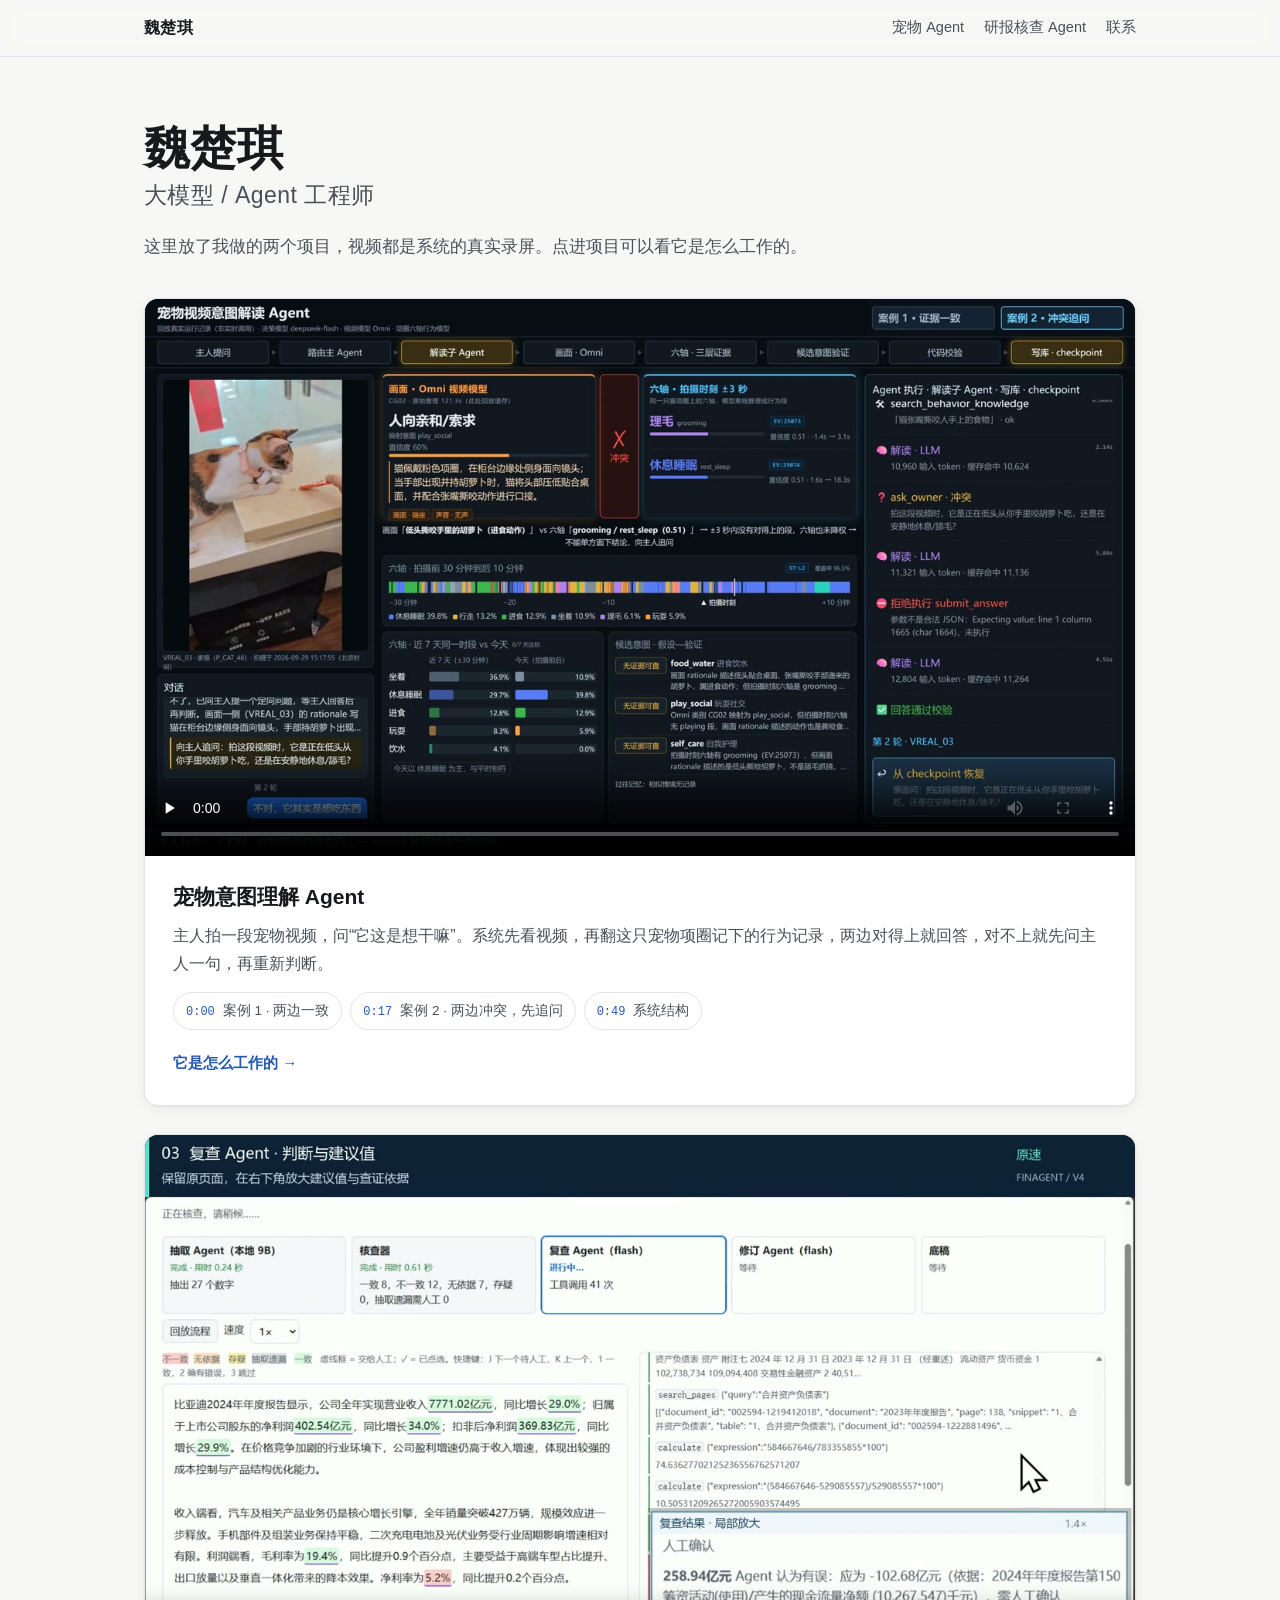
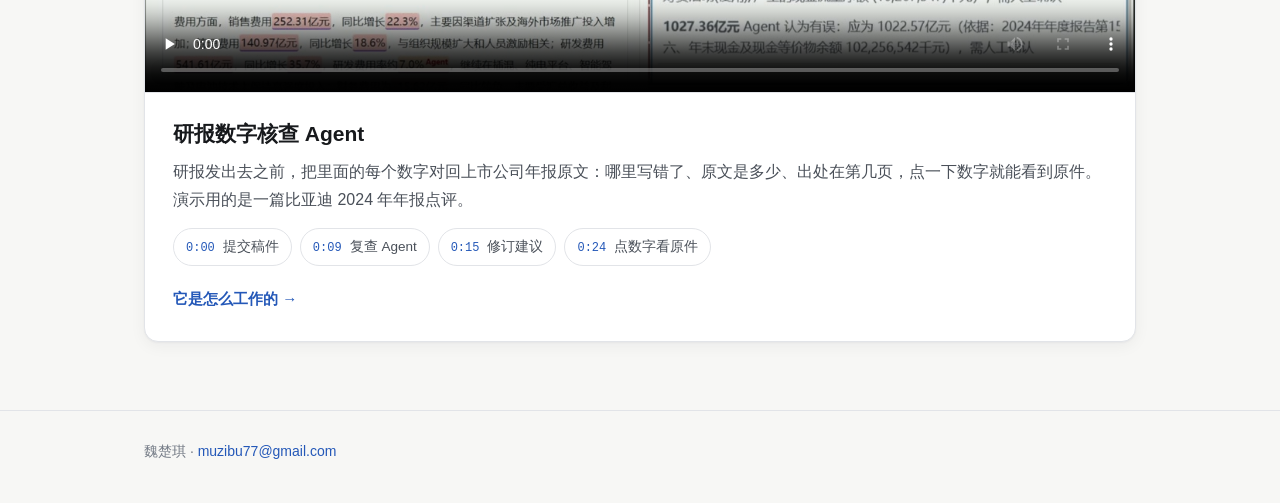
==== index.html @ 005443ee "Rework site into a project showcase Replace the resume-style copy and full technical write-ups with " ====
<!doctype html>
<html lang="zh-CN">
<head>
  <meta charset="utf-8">
  <meta name="viewport" content="width=device-width, initial-scale=1">
  <title>魏楚琪 · 项目演示</title>
  <meta name="description" content="魏楚琪的两个 AI 项目演示：宠物意图理解 Agent、研报数字核查 Agent。">
  <link rel="stylesheet" href="assets/style.css">
</head>
<body>
  <header class="site-header">
    <div class="wrap">
      <a class="brand" href="./">魏楚琪</a>
      <nav class="nav">
        <a href="pet.html">宠物 Agent</a>
        <a href="finagent.html">研报核查 Agent</a>
        <a href="mailto:muzibu77@gmail.com">联系</a>
      </nav>
    </div>
  </header>

  <main class="wrap">
    <section class="hero slim">
      <h1>魏楚琪<span class="role">大模型 / Agent 工程师</span></h1>
      <p class="lead">这里放了我做的两个项目，视频都是系统的真实录屏。点进项目可以看它是怎么工作的。</p>
    </section>

    <section class="section" style="padding-top: 8px">
      <article class="project">
        <div class="project-media">
          <video id="v-pet" controls preload="none" playsinline poster="assets/img/pet-poster.jpg">
            <source src="assets/video/pet-demo.mp4" type="video/mp4">
          </video>
        </div>
        <div class="project-body">
          <h3>宠物意图理解 Agent</h3>
          <p class="summary">主人拍一段宠物视频，问“它这是想干嘛”。系统先看视频，再翻这只宠物项圈记下的行为记录，两边对得上就回答，对不上就先问主人一句，再重新判断。</p>
          <ul class="chapters" data-chapters="v-pet">
            <li><button data-t="0"><time>0:00</time>案例 1 · 两边一致</button></li>
            <li><button data-t="17"><time>0:17</time>案例 2 · 两边冲突，先追问</button></li>
            <li><button data-t="49"><time>0:49</time>系统结构</button></li>
          </ul>
          <a class="more" href="pet.html">它是怎么工作的 →</a>
        </div>
      </article>

      <article class="project">
        <div class="project-media">
          <video id="v-fin" controls preload="none" playsinline poster="assets/img/finagent-poster.jpg">
            <source src="assets/video/finagent-demo.mp4" type="video/mp4">
          </video>
        </div>
        <div class="project-body">
          <h3>研报数字核查 Agent</h3>
          <p class="summary">研报发出去之前，把里面的每个数字对回上市公司年报原文：哪里写错了、原文是多少、出处在第几页，点一下数字就能看到原件。演示用的是一篇比亚迪 2024 年年报点评。</p>
          <ul class="chapters" data-chapters="v-fin">
            <li><button data-t="0"><time>0:00</time>提交稿件</button></li>
            <li><button data-t="9"><time>0:09</time>复查 Agent</button></li>
            <li><button data-t="15"><time>0:15</time>修订建议</button></li>
            <li><button data-t="24"><time>0:24</time>点数字看原件</button></li>
          </ul>
          <a class="more" href="finagent.html">它是怎么工作的 →</a>
        </div>
      </article>
    </section>
  </main>

  <footer class="site-footer">
    <div class="wrap">
      <span>魏楚琪 · <a href="mailto:muzibu77@gmail.com">muzibu77@gmail.com</a></span>
    </div>
  </footer>
  <script src="assets/site.js"></script>
</body>
</html>
---- assets/style.css ----
:root {
  --bg: #f7f7f5;
  --surface: #ffffff;
  --surface-2: #f0f1f3;
  --text: #17191c;
  --text-2: #4a5059;
  --muted: #737a85;
  --line: #e2e4e8;
  --accent: #2458b8;
  --accent-soft: #e8eefa;
  --good: #1f7a4d;
  --warn: #9a5b00;
  --code-bg: #eef0f3;
  --shadow: 0 1px 2px rgba(16, 24, 40, .04), 0 4px 16px rgba(16, 24, 40, .05);
  --radius: 10px;
  --font: "PingFang SC", "Microsoft YaHei", "Noto Sans SC", "Helvetica Neue", Arial, sans-serif;
  --mono: "JetBrains Mono", "Cascadia Mono", Consolas, "SFMono-Regular", monospace;
  color-scheme: light;
}
@media (prefers-color-scheme: dark) {
  :root:not([data-theme="light"]) {
    --bg: #111317;
    --surface: #181b20;
    --surface-2: #20242b;
    --text: #e8eaed;
    --text-2: #b4bac3;
    --muted: #8a919c;
    --line: #2b3038;
    --accent: #7ea6f2;
    --accent-soft: #1d2a42;
    --good: #5fc28f;
    --warn: #e0a64a;
    --code-bg: #232831;
    --shadow: none;
    color-scheme: dark;
  }
}
:root[data-theme="dark"] {
  --bg: #111317;
  --surface: #181b20;
  --surface-2: #20242b;
  --text: #e8eaed;
  --text-2: #b4bac3;
  --muted: #8a919c;
  --line: #2b3038;
  --accent: #7ea6f2;
  --accent-soft: #1d2a42;
  --good: #5fc28f;
  --warn: #e0a64a;
  --code-bg: #232831;
  --shadow: none;
  color-scheme: dark;
}

* { box-sizing: border-box; }
html { scroll-behavior: smooth; -webkit-text-size-adjust: 100%; }
body {
  margin: 0;
  background: var(--bg);
  color: var(--text);
  font: 16px/1.75 var(--font);
  font-feature-settings: "tnum" 1;
}
a { color: var(--accent); text-decoration: none; }
a:hover { text-decoration: underline; text-underline-offset: 3px; }
img, video { max-width: 100%; display: block; }
code { font-family: var(--mono); font-size: .86em; background: var(--code-bg); padding: .1em .38em; border-radius: 4px; }
strong { font-weight: 650; }

.wrap { max-width: 1040px; margin: 0 auto; padding: 0 24px; }

/* header */
.site-header { position: sticky; top: 0; z-index: 10; background: color-mix(in srgb, var(--bg) 88%, transparent); backdrop-filter: blur(10px); border-bottom: 1px solid var(--line); }
.site-header .wrap { display: flex; align-items: center; justify-content: space-between; height: 56px; gap: 16px; }
.brand { color: var(--text); font-weight: 650; letter-spacing: .02em; }
.brand:hover { text-decoration: none; }
.nav { display: flex; gap: 20px; font-size: 14.5px; }
.nav a { color: var(--text-2); }
.nav a:hover { color: var(--text); text-decoration: none; }

/* hero */
.hero { padding: 72px 0 40px; }
.eyebrow { color: var(--accent); font-size: 14px; font-weight: 600; letter-spacing: .08em; margin: 0 0 10px; }
.hero h1 { margin: 0; font-size: clamp(32px, 5vw, 46px); line-height: 1.2; letter-spacing: .01em; }
.hero h1 .role { display: block; margin-top: 6px; font-size: .5em; font-weight: 500; color: var(--text-2); }
.hero .lead { max-width: 720px; margin: 22px 0 0; color: var(--text-2); font-size: 17.5px; }
.hero-actions { display: flex; flex-wrap: wrap; gap: 12px; margin-top: 28px; }
.btn { display: inline-flex; align-items: center; gap: 8px; height: 40px; padding: 0 16px; border-radius: 8px; border: 1px solid var(--line); background: var(--surface); color: var(--text); font-size: 14.5px; font-weight: 550; }
.btn:hover { text-decoration: none; border-color: var(--accent); }
.btn.primary { background: var(--accent); border-color: var(--accent); color: #fff; }
:root[data-theme="dark"] .btn.primary { color: #0f1420; }
@media (prefers-color-scheme: dark) { :root:not([data-theme="light"]) .btn.primary { color: #0f1420; } }
.facts { display: flex; flex-wrap: wrap; gap: 8px 20px; margin: 26px 0 0; padding: 0; list-style: none; color: var(--muted); font-size: 14px; }

/* sections */
.section { padding: 40px 0; }
.section-head { display: flex; align-items: baseline; justify-content: space-between; gap: 16px; margin-bottom: 20px; }
.section-head h2 { margin: 0; font-size: 22px; }
.section-head p { margin: 0; color: var(--muted); font-size: 14px; }

/* project card */
.project { background: var(--surface); border: 1px solid var(--line); border-radius: 14px; box-shadow: var(--shadow); overflow: hidden; margin-bottom: 28px; }
.project-media { background: #0d0f12; border-bottom: 1px solid var(--line); }
.project-media video { width: 100%; aspect-ratio: 16 / 9; object-fit: contain; background: #0d0f12; }
.project-body { padding: 26px 28px 28px; }
.project-meta { margin: 0 0 6px; color: var(--muted); font-size: 13.5px; }
.project-body h3 { margin: 0; font-size: 21px; line-height: 1.4; }
.project-body .summary { margin: 10px 0 0; color: var(--text-2); }
.stats { display: grid; grid-template-columns: repeat(4, minmax(0, 1fr)); gap: 12px; margin: 22px 0 0; }
.stat { background: var(--surface-2); border-radius: var(--radius); padding: 14px 14px 12px; }
.stat b { display: block; font-size: 22px; line-height: 1.2; font-weight: 700; color: var(--text); }
.stat span { display: block; margin-top: 4px; color: var(--muted); font-size: 12.5px; line-height: 1.5; }
.chips { display: flex; flex-wrap: wrap; gap: 6px; margin: 18px 0 0; padding: 0; list-style: none; }
.chips li { font-size: 12.5px; color: var(--text-2); border: 1px solid var(--line); border-radius: 999px; padding: 2px 10px; }
.more { display: inline-flex; margin-top: 20px; font-weight: 600; font-size: 15px; }

/* principles */
.principles { display: grid; grid-template-columns: repeat(3, minmax(0, 1fr)); gap: 16px; }
.principle { background: var(--surface); border: 1px solid var(--line); border-radius: var(--radius); padding: 20px; }
.principle h3 { margin: 0 0 6px; font-size: 16px; }
.principle p { margin: 0; color: var(--text-2); font-size: 14.5px; }

/* detail page */
.page-head { padding: 48px 0 28px; }
.back { font-size: 14px; color: var(--muted); }
.page-head h1 { margin: 14px 0 0; font-size: clamp(28px, 4.2vw, 38px); line-height: 1.3; }
.page-head .subtitle { margin: 10px 0 0; color: var(--text-2); font-size: 17px; }
.page-head .meta { margin: 12px 0 0; color: var(--muted); font-size: 14px; }
.hero-video { border-radius: 14px; overflow: hidden; border: 1px solid var(--line); background: #0d0f12; }
.hero-video video { width: 100%; aspect-ratio: 16 / 9; object-fit: contain; }
.caption { margin: 10px 0 0; color: var(--muted); font-size: 13.5px; }

.layout { display: grid; grid-template-columns: 200px minmax(0, 1fr); gap: 48px; padding: 40px 0 64px; }
.toc { position: sticky; top: 80px; align-self: start; font-size: 14px; }
.toc p { margin: 0 0 8px; color: var(--muted); font-size: 12.5px; letter-spacing: .08em; }
.toc ol { margin: 0; padding: 0; list-style: none; border-left: 1px solid var(--line); }
.toc a { display: block; padding: 4px 0 4px 14px; margin-left: -1px; border-left: 2px solid transparent; color: var(--text-2); line-height: 1.5; }
.toc a:hover { color: var(--text); text-decoration: none; border-left-color: var(--line); }
.toc a.active { color: var(--accent); border-left-color: var(--accent); }

article.doc { min-width: 0; }
.doc section { scroll-margin-top: 80px; padding-bottom: 12px; }
.doc section + section { border-top: 1px solid var(--line); padding-top: 28px; margin-top: 28px; }
.doc h2 { margin: 0 0 12px; font-size: 23px; line-height: 1.4; }
.doc h2 .num { color: var(--accent); font-size: .8em; margin-right: 10px; font-family: var(--mono); }
.doc h3 { margin: 26px 0 8px; font-size: 17px; }
.doc p { margin: 10px 0; color: var(--text-2); }
.doc ul { margin: 10px 0; padding-left: 1.2em; color: var(--text-2); }
.doc li { margin: 6px 0; }
.doc li::marker { color: var(--muted); }
.doc strong { color: var(--text); }

.callout { margin: 18px 0; padding: 14px 18px; border-radius: var(--radius); background: var(--accent-soft); color: var(--text); font-size: 15px; }
.callout b { color: var(--accent); }
.callout.warn { background: color-mix(in srgb, var(--warn) 12%, var(--surface)); }
.callout.warn b { color: var(--warn); }

.decision { display: grid; grid-template-columns: 76px minmax(0, 1fr); margin: 16px 0; border: 1px solid var(--line); border-radius: var(--radius); background: var(--surface); overflow: hidden; font-size: 15px; }
.decision dt { padding: 10px 14px; color: var(--muted); font-size: 13px; background: var(--surface-2); border-top: 1px solid var(--line); }
.decision dd { margin: 0; padding: 10px 16px; color: var(--text-2); border-top: 1px solid var(--line); }
.decision dt:first-of-type, .decision dt:first-of-type + dd { border-top: 0; }

.table-wrap { margin: 16px 0; overflow-x: auto; border: 1px solid var(--line); border-radius: var(--radius); background: var(--surface); }
table { width: 100%; border-collapse: collapse; font-size: 14.5px; }
th, td { padding: 10px 14px; text-align: left; border-bottom: 1px solid var(--line); vertical-align: top; }
th { color: var(--muted); font-weight: 550; font-size: 13px; background: var(--surface-2); white-space: nowrap; }
tr:last-child td { border-bottom: 0; }
td.num, th.num { text-align: right; white-space: nowrap; font-variant-numeric: tabular-nums; }
td .up { color: var(--good); font-weight: 600; }
.table-note { margin: -6px 0 16px; color: var(--muted); font-size: 13px; }

/* flow diagram */
.flow { display: flex; flex-wrap: wrap; align-items: stretch; gap: 0; margin: 18px 0; }
.flow .node { flex: 1 1 140px; min-width: 130px; padding: 12px 14px; border: 1px solid var(--line); border-radius: var(--radius); background: var(--surface); }
.flow .node b { display: block; font-size: 14.5px; color: var(--text); }
.flow .node span { display: block; margin-top: 2px; font-size: 12.5px; color: var(--muted); line-height: 1.5; }
.flow .node.key { border-color: var(--accent); background: var(--accent-soft); }
.flow .arrow { flex: 0 0 26px; display: flex; align-items: center; justify-content: center; color: var(--muted); font-size: 16px; }
.lanes { display: grid; gap: 10px; margin: 18px 0; }
.lane-label { font-size: 12.5px; color: var(--muted); margin: 6px 0 -4px; }
.lanes .flow { margin: 0; }

.kpis { display: grid; grid-template-columns: repeat(4, minmax(0, 1fr)); gap: 12px; margin: 18px 0; }

.site-footer { border-top: 1px solid var(--line); padding: 28px 0 40px; color: var(--muted); font-size: 14px; }
.site-footer .wrap { display: flex; flex-wrap: wrap; justify-content: space-between; gap: 12px; }

@media (max-width: 860px) {
  .layout { grid-template-columns: minmax(0, 1fr); gap: 0; padding-top: 24px; }
  .toc { display: none; }
  .principles { grid-template-columns: minmax(0, 1fr); }
}
@media (max-width: 640px) {
  .wrap { padding: 0 16px; }
  .hero { padding: 48px 0 24px; }
  .nav { gap: 14px; }
  .project-body { padding: 20px 18px 22px; }
  .stats, .kpis { grid-template-columns: repeat(2, minmax(0, 1fr)); }
  .flow { flex-direction: column; }
  .flow .node { flex: 0 0 auto; min-width: 0; }
  .nav .nav-extra { display: none; }
  .flow .arrow { flex-basis: 22px; transform: rotate(90deg); }
  .decision { grid-template-columns: minmax(0, 1fr); }
  .decision dt { border-top: 1px solid var(--line); padding: 8px 14px 4px; }
  .decision dd { border-top: 0; padding-top: 2px; }
  .decision dt:first-of-type { border-top: 0; }
}

/* ---- v2：展示型页面 ---- */
.hero.slim { padding: 64px 0 28px; }
.hero.slim .lead { font-size: 17px; }
.chapters { display: flex; flex-wrap: wrap; gap: 8px; margin: 14px 0 0; padding: 0; list-style: none; }
.chapters button { display: inline-flex; align-items: baseline; gap: 8px; padding: 6px 12px; border: 1px solid var(--line); border-radius: 999px; background: var(--surface); color: var(--text-2); font: inherit; font-size: 13.5px; cursor: pointer; }
.chapters button:hover { border-color: var(--accent); color: var(--text); }
.chapters button.active { border-color: var(--accent); background: var(--accent-soft); color: var(--text); }
.chapters time { font-family: var(--mono); font-size: 12px; color: var(--accent); }
.story { max-width: 760px; }
.story h2 { margin: 0 0 12px; font-size: 22px; }
.story p { margin: 10px 0; color: var(--text-2); font-size: 16.5px; }
.block { padding: 44px 0 8px; }
.features { display: grid; gap: 28px; margin-top: 8px; }
.feature { display: grid; grid-template-columns: minmax(0, 1.15fr) minmax(0, 1fr); gap: 28px; align-items: center; }
.feature:nth-child(even) .feature-img { order: 2; }
.feature-img { border: 1px solid var(--line); border-radius: 12px; overflow: hidden; background: #0d0f12; }
.feature-img img { width: 100%; height: auto; }
.feature h3 { margin: 0 0 8px; font-size: 19px; line-height: 1.45; }
.feature p { margin: 8px 0; color: var(--text-2); font-size: 15.5px; }
.feature .figure { display: inline-block; margin-top: 6px; font-size: 14px; color: var(--muted); }
.feature .figure b { color: var(--accent); font-size: 18px; margin-right: 6px; }
.closing { margin: 56px 0 24px; padding: 22px 24px; border-radius: 12px; background: var(--surface); border: 1px solid var(--line); color: var(--text-2); }
.closing a { font-weight: 600; }
@media (max-width: 760px) {
  .feature { grid-template-columns: minmax(0, 1fr); gap: 14px; }
  .feature:nth-child(even) .feature-img { order: 0; }
}
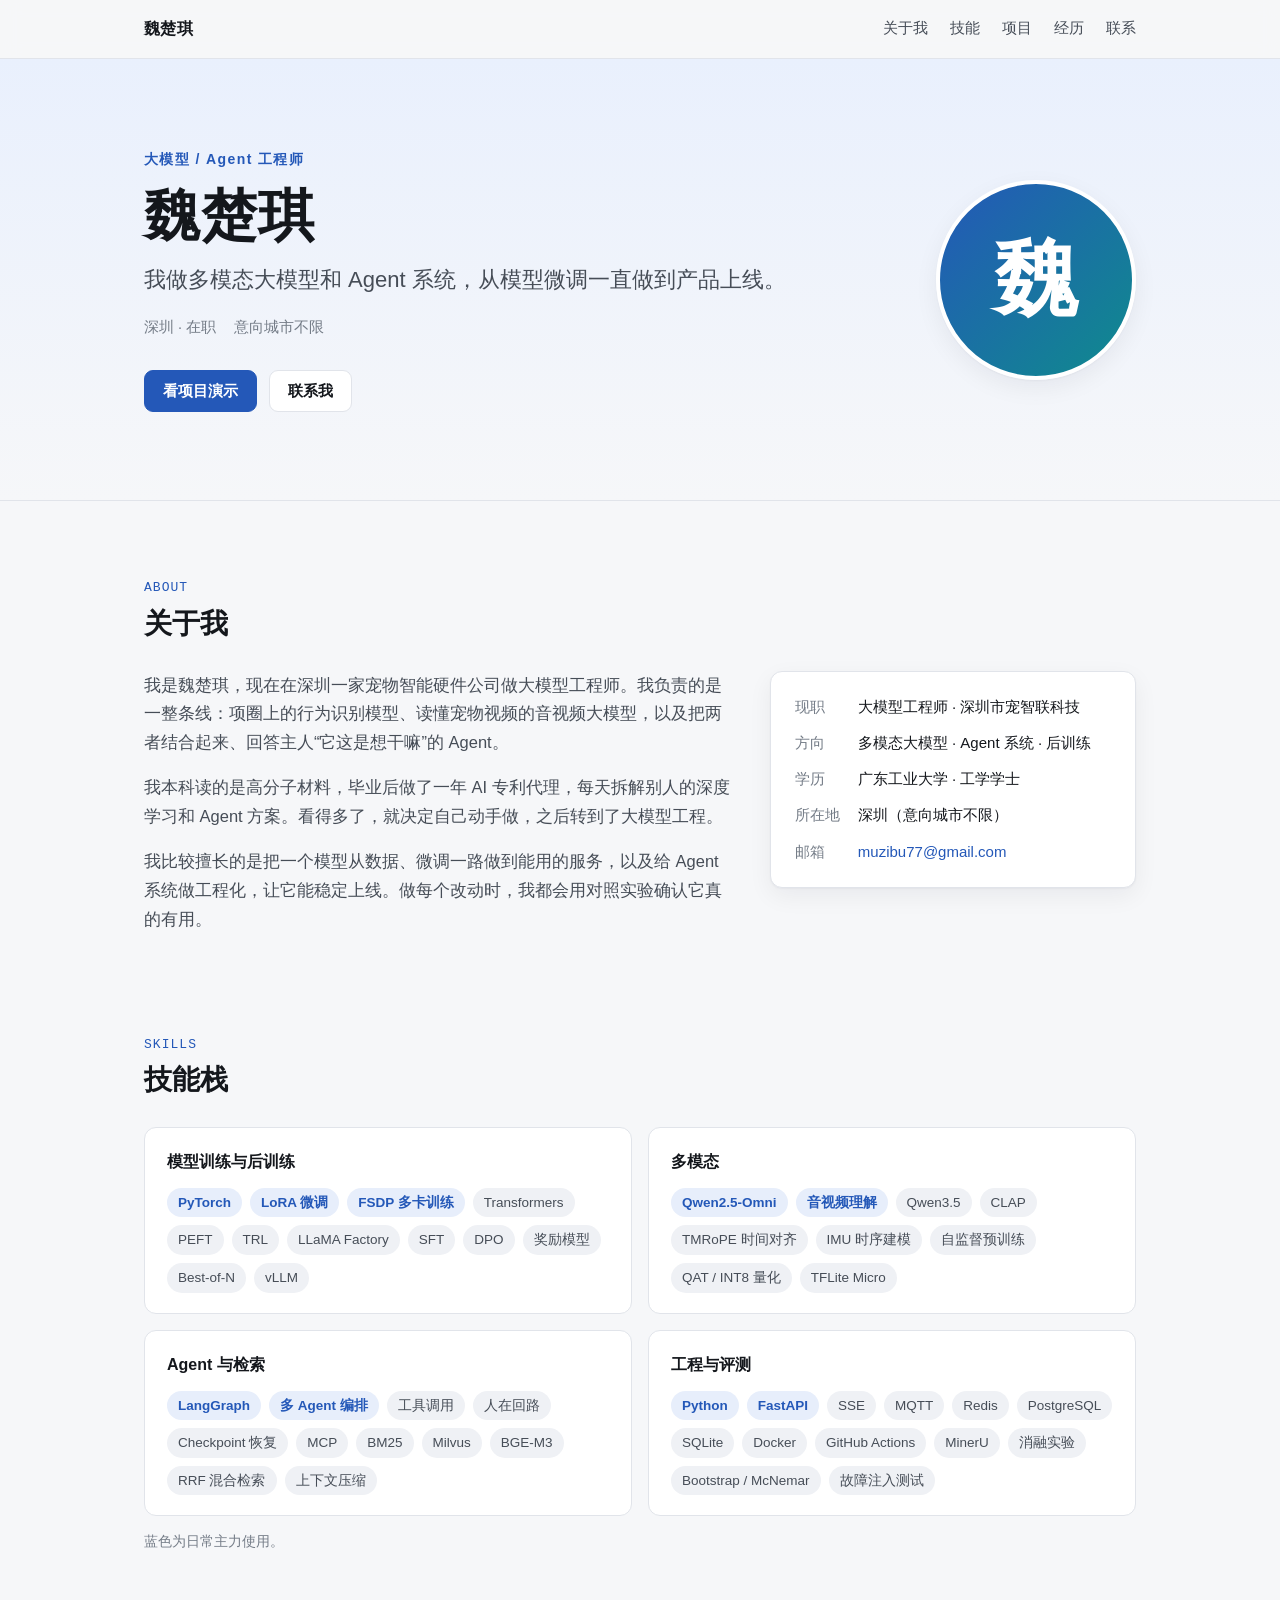
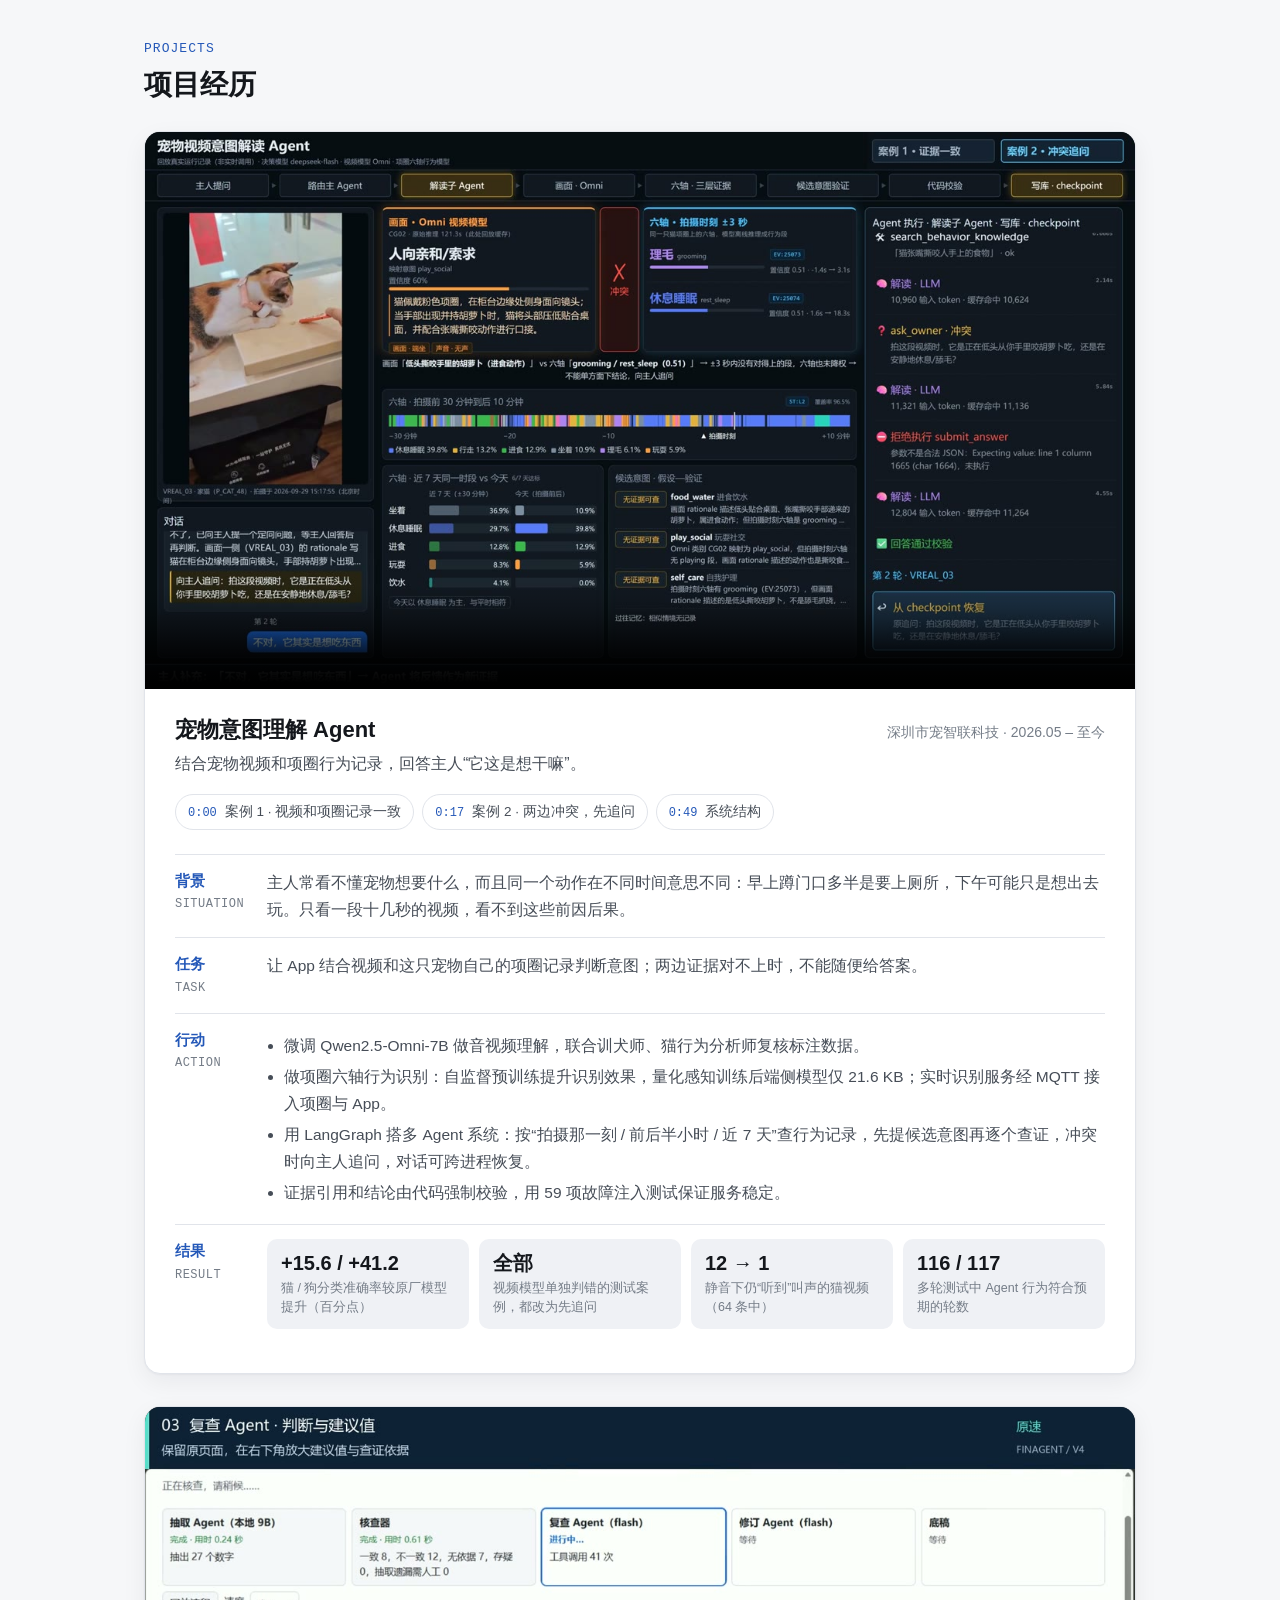
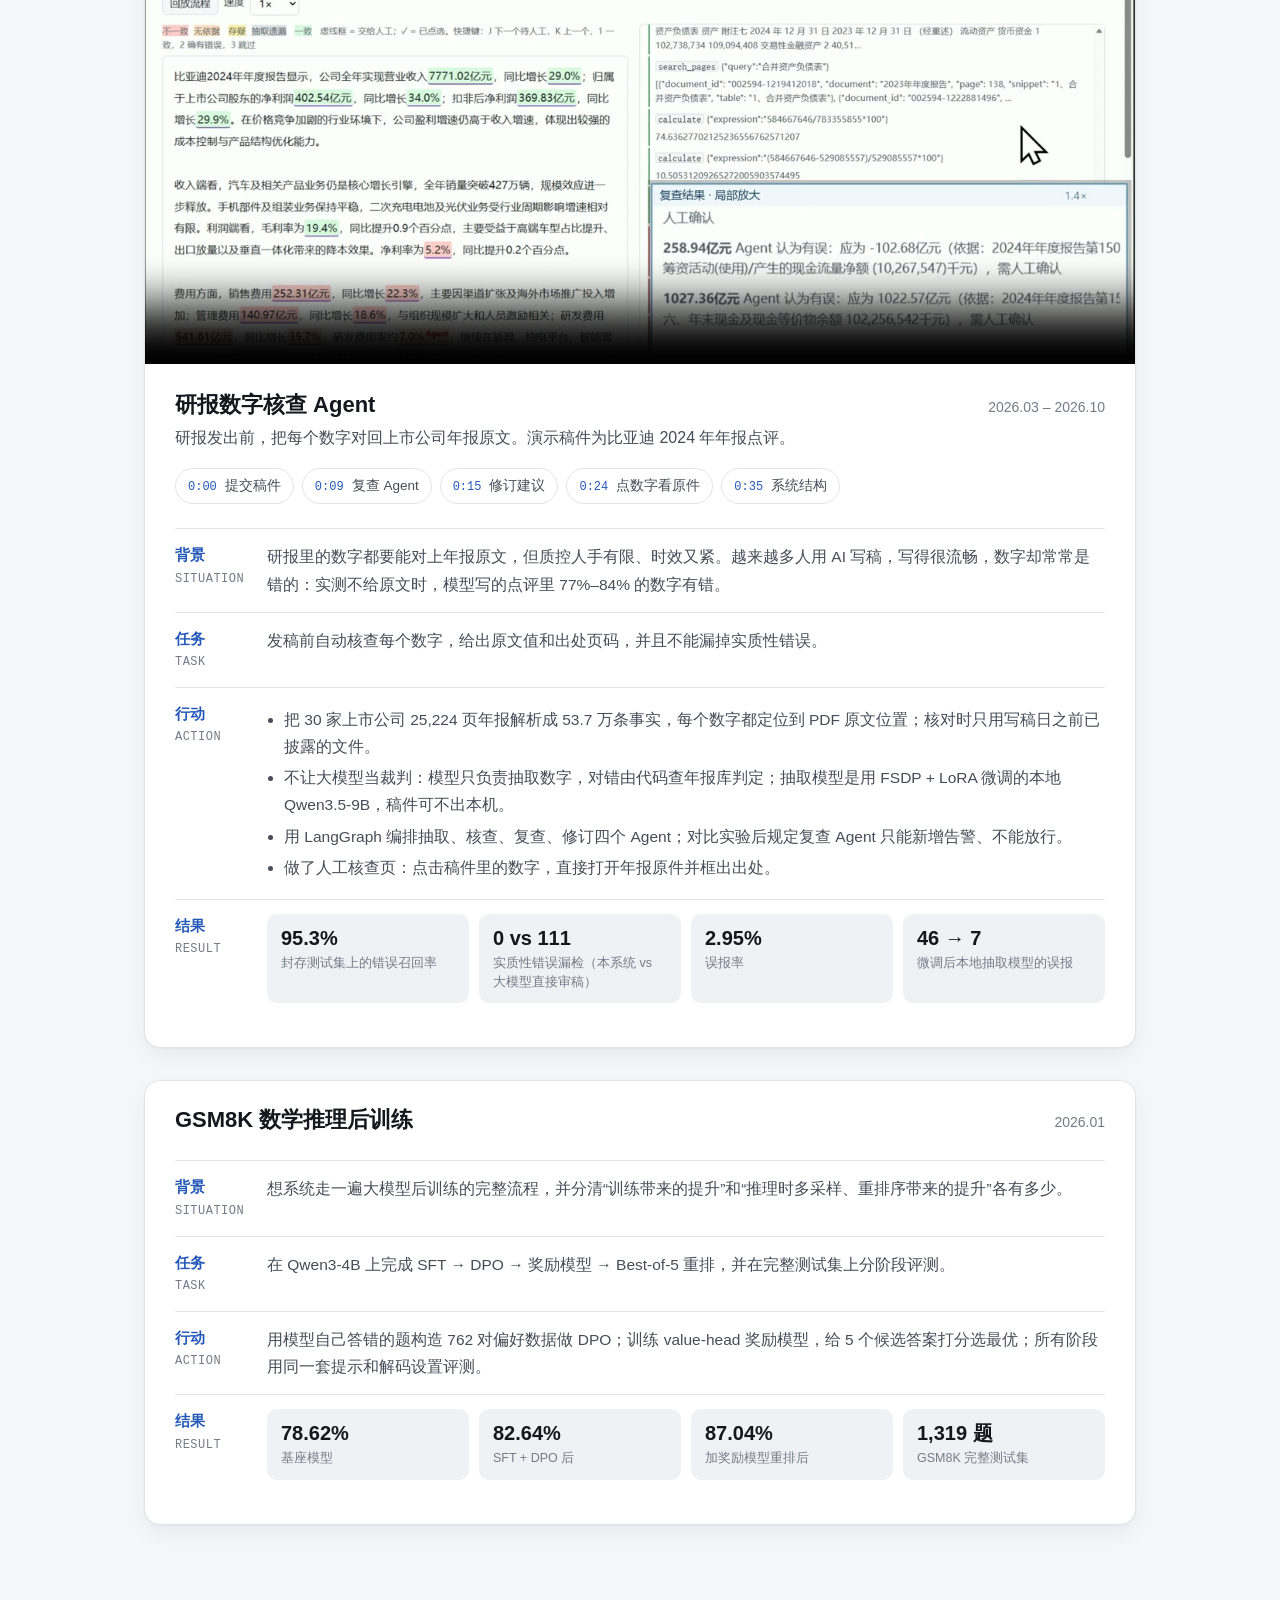
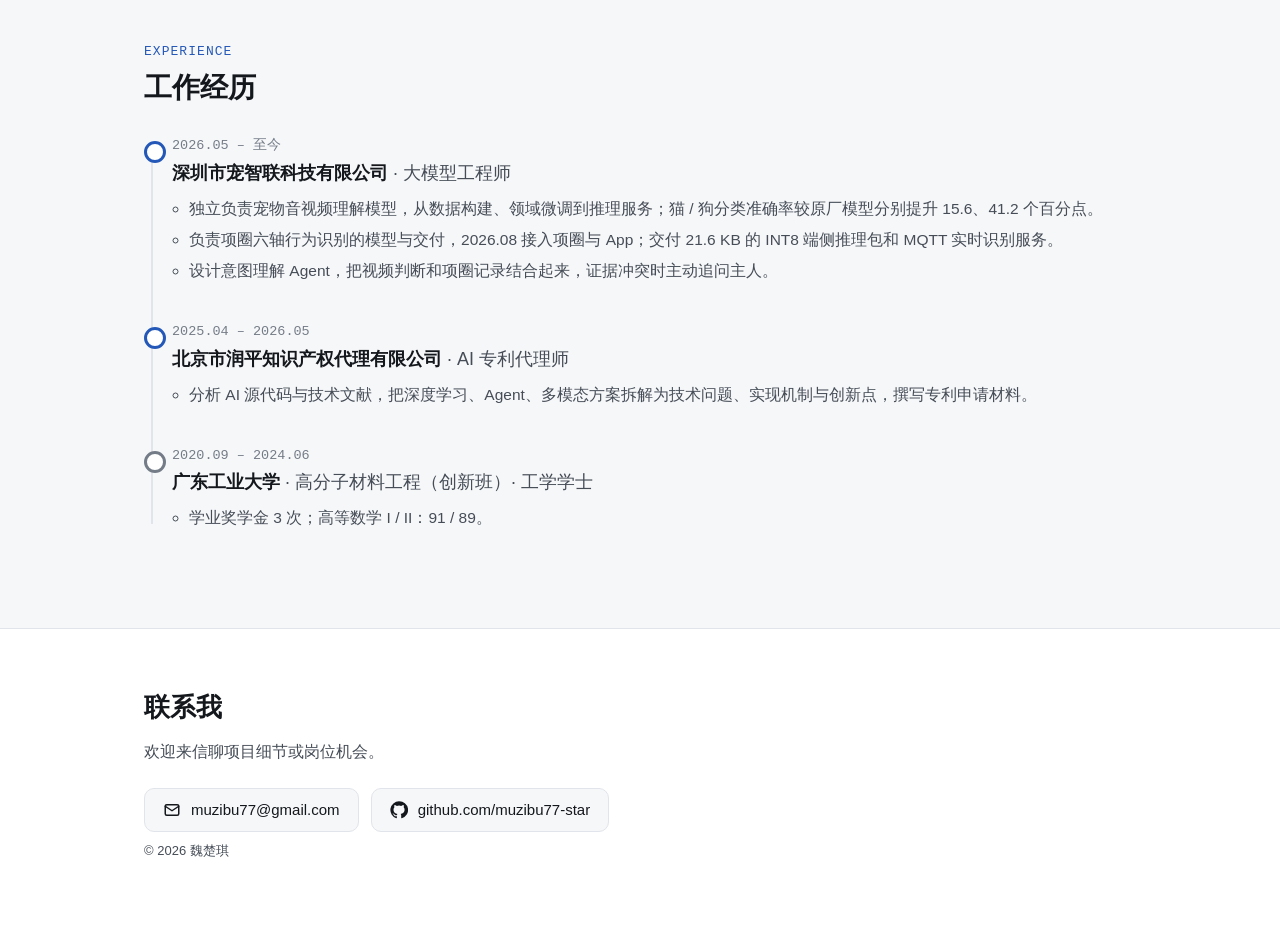
==== commit 9b1c03a1: "Rebuild site as a one-page personal homepage Sections: hero with avatar, about, skills, projects in " ====
--- a/index.html
+++ b/index.html
@@ -3,73 +3,297 @@
 <head>
   <meta charset="utf-8">
   <meta name="viewport" content="width=device-width, initial-scale=1">
-  <title>魏楚琪 · 项目演示</title>
-  <meta name="description" content="魏楚琪的两个 AI 项目演示：宠物意图理解 Agent、研报数字核查 Agent。">
+  <title>魏楚琪 · 大模型 / Agent 工程师</title>
+  <meta name="description" content="魏楚琪的个人主页：多模态大模型与 Agent 系统工程师，项目演示、技能与工作经历。">
   <link rel="stylesheet" href="assets/style.css">
 </head>
 <body>
   <header class="site-header">
     <div class="wrap">
-      <a class="brand" href="./">魏楚琪</a>
+      <a class="brand" href="#top">魏楚琪</a>
       <nav class="nav">
-        <a href="pet.html">宠物 Agent</a>
-        <a href="finagent.html">研报核查 Agent</a>
-        <a href="mailto:muzibu77@gmail.com">联系</a>
+        <a class="hide-sm" href="#about">关于我</a>
+        <a class="hide-sm" href="#skills">技能</a>
+        <a href="#projects">项目</a>
+        <a href="#experience">经历</a>
+        <a href="#contact">联系</a>
       </nav>
     </div>
   </header>
 
+  <!-- ① 首屏 -->
+  <section class="hero" id="top">
+    <div class="wrap">
+      <div>
+        <p class="hero-kicker">大模型 / Agent 工程师</p>
+        <h1>魏楚琪</h1>
+        <p class="tagline">我做多模态大模型和 Agent 系统，从模型微调一直做到产品上线。</p>
+        <ul class="facts">
+          <li>深圳 · 在职</li>
+          <li>意向城市不限</li>
+        </ul>
+        <div class="hero-actions">
+          <a class="btn primary" href="#projects">看项目演示</a>
+          <a class="btn" href="#contact">联系我</a>
+        </div>
+      </div>
+      <!-- 头像：把照片存为 assets/img/avatar.jpg 即自动显示；没有照片时显示“魏”字 -->
+      <div class="avatar" aria-label="魏楚琪的头像">
+        <span>魏</span>
+        <img src="assets/img/avatar.jpg" alt="魏楚琪" onerror="this.remove()">
+      </div>
+    </div>
+  </section>
+
   <main class="wrap">
-    <section class="hero slim">
-      <h1>魏楚琪<span class="role">大模型 / Agent 工程师</span></h1>
-      <p class="lead">这里放了我做的两个项目，视频都是系统的真实录屏。点进项目可以看它是怎么工作的。</p>
-    </section>
-
-    <section class="section" style="padding-top: 8px">
+    <!-- ② 关于我 -->
+    <section class="section" id="about">
+      <div class="section-head">
+        <p class="eyebrow">ABOUT</p>
+        <h2>关于我</h2>
+      </div>
+      <div class="about">
+        <div class="about-text">
+          <p>我是魏楚琪，现在在深圳一家宠物智能硬件公司做大模型工程师。我负责的是一整条线：项圈上的行为识别模型、读懂宠物视频的音视频大模型，以及把两者结合起来、回答主人“它这是想干嘛”的 Agent。</p>
+          <p>我本科读的是高分子材料，毕业后做了一年 AI 专利代理，每天拆解别人的深度学习和 Agent 方案。看得多了，就决定自己动手做，之后转到了大模型工程。</p>
+          <p>我比较擅长的是把一个模型从数据、微调一路做到能用的服务，以及给 Agent 系统做工程化，让它能稳定上线。做每个改动时，我都会用对照实验确认它真的有用。</p>
+        </div>
+        <aside class="about-card">
+          <dl>
+            <dt>现职</dt><dd>大模型工程师 · 深圳市宠智联科技</dd>
+            <dt>方向</dt><dd>多模态大模型 · Agent 系统 · 后训练</dd>
+            <dt>学历</dt><dd>广东工业大学 · 工学学士</dd>
+            <dt>所在地</dt><dd>深圳（意向城市不限）</dd>
+            <dt>邮箱</dt><dd><a href="mailto:muzibu77@gmail.com">muzibu77@gmail.com</a></dd>
+          </dl>
+        </aside>
+      </div>
+    </section>
+
+    <!-- ③ 技能栈 -->
+    <section class="section" id="skills">
+      <div class="section-head">
+        <p class="eyebrow">SKILLS</p>
+        <h2>技能栈</h2>
+      </div>
+      <div class="skills">
+        <div class="skill-group">
+          <h3>模型训练与后训练</h3>
+          <ul class="tags">
+            <li class="core">PyTorch</li><li class="core">LoRA 微调</li><li class="core">FSDP 多卡训练</li><li>Transformers</li><li>PEFT</li><li>TRL</li><li>LLaMA Factory</li><li>SFT</li><li>DPO</li><li>奖励模型</li><li>Best-of-N</li><li>vLLM</li>
+          </ul>
+        </div>
+        <div class="skill-group">
+          <h3>多模态</h3>
+          <ul class="tags">
+            <li class="core">Qwen2.5-Omni</li><li class="core">音视频理解</li><li>Qwen3.5</li><li>CLAP</li><li>TMRoPE 时间对齐</li><li>IMU 时序建模</li><li>自监督预训练</li><li>QAT / INT8 量化</li><li>TFLite Micro</li>
+          </ul>
+        </div>
+        <div class="skill-group">
+          <h3>Agent 与检索</h3>
+          <ul class="tags">
+            <li class="core">LangGraph</li><li class="core">多 Agent 编排</li><li>工具调用</li><li>人在回路</li><li>Checkpoint 恢复</li><li>MCP</li><li>BM25</li><li>Milvus</li><li>BGE-M3</li><li>RRF 混合检索</li><li>上下文压缩</li>
+          </ul>
+        </div>
+        <div class="skill-group">
+          <h3>工程与评测</h3>
+          <ul class="tags">
+            <li class="core">Python</li><li class="core">FastAPI</li><li>SSE</li><li>MQTT</li><li>Redis</li><li>PostgreSQL</li><li>SQLite</li><li>Docker</li><li>GitHub Actions</li><li>MinerU</li><li>消融实验</li><li>Bootstrap / McNemar</li><li>故障注入测试</li>
+          </ul>
+        </div>
+      </div>
+      <p class="skills-note">蓝色为日常主力使用。</p>
+    </section>
+
+    <!-- ④ 项目经历 -->
+    <section class="section" id="projects">
+      <div class="section-head">
+        <p class="eyebrow">PROJECTS</p>
+        <h2>项目经历</h2>
+      </div>
+
       <article class="project">
-        <div class="project-media">
-          <video id="v-pet" controls preload="none" playsinline poster="assets/img/pet-poster.jpg">
+        <div class="project-video">
+          <video id="v-pet" controls preload="metadata" playsinline poster="assets/img/pet-poster.jpg">
             <source src="assets/video/pet-demo.mp4" type="video/mp4">
           </video>
         </div>
         <div class="project-body">
-          <h3>宠物意图理解 Agent</h3>
-          <p class="summary">主人拍一段宠物视频，问“它这是想干嘛”。系统先看视频，再翻这只宠物项圈记下的行为记录，两边对得上就回答，对不上就先问主人一句，再重新判断。</p>
+          <div class="project-head">
+            <h3>宠物意图理解 Agent</h3>
+            <span class="when">深圳市宠智联科技 · 2026.05 – 至今</span>
+          </div>
+          <p class="project-sub">结合宠物视频和项圈行为记录，回答主人“它这是想干嘛”。</p>
           <ul class="chapters" data-chapters="v-pet">
-            <li><button data-t="0"><time>0:00</time>案例 1 · 两边一致</button></li>
+            <li><button data-t="0"><time>0:00</time>案例 1 · 视频和项圈记录一致</button></li>
             <li><button data-t="17"><time>0:17</time>案例 2 · 两边冲突，先追问</button></li>
             <li><button data-t="49"><time>0:49</time>系统结构</button></li>
           </ul>
-          <a class="more" href="pet.html">它是怎么工作的 →</a>
+          <dl class="star">
+            <dt>背景<small>SITUATION</small></dt>
+            <dd>主人常看不懂宠物想要什么，而且同一个动作在不同时间意思不同：早上蹲门口多半是要上厕所，下午可能只是想出去玩。只看一段十几秒的视频，看不到这些前因后果。</dd>
+            <dt>任务<small>TASK</small></dt>
+            <dd>让 App 结合视频和这只宠物自己的项圈记录判断意图；两边证据对不上时，不能随便给答案。</dd>
+            <dt>行动<small>ACTION</small></dt>
+            <dd>
+              <ul>
+                <li>微调 Qwen2.5-Omni-7B 做音视频理解，联合训犬师、猫行为分析师复核标注数据。</li>
+                <li>做项圈六轴行为识别：自监督预训练提升识别效果，量化感知训练后端侧模型仅 21.6 KB；实时识别服务经 MQTT 接入项圈与 App。</li>
+                <li>用 LangGraph 搭多 Agent 系统：按“拍摄那一刻 / 前后半小时 / 近 7 天”查行为记录，先提候选意图再逐个查证，冲突时向主人追问，对话可跨进程恢复。</li>
+                <li>证据引用和结论由代码强制校验，用 59 项故障注入测试保证服务稳定。</li>
+              </ul>
+            </dd>
+            <dt>结果<small>RESULT</small></dt>
+            <dd>
+              <div class="results">
+                <div class="result"><b>+15.6 / +41.2</b><span>猫 / 狗分类准确率较原厂模型提升（百分点）</span></div>
+                <div class="result"><b>全部</b><span>视频模型单独判错的测试案例，都改为先追问</span></div>
+                <div class="result"><b>12 → 1</b><span>静音下仍“听到”叫声的猫视频（64 条中）</span></div>
+                <div class="result"><b>116 / 117</b><span>多轮测试中 Agent 行为符合预期的轮数</span></div>
+              </div>
+            </dd>
+          </dl>
         </div>
       </article>
 
       <article class="project">
-        <div class="project-media">
-          <video id="v-fin" controls preload="none" playsinline poster="assets/img/finagent-poster.jpg">
+        <div class="project-video">
+          <video id="v-fin" controls preload="metadata" playsinline poster="assets/img/finagent-poster.jpg">
             <source src="assets/video/finagent-demo.mp4" type="video/mp4">
           </video>
         </div>
         <div class="project-body">
-          <h3>研报数字核查 Agent</h3>
-          <p class="summary">研报发出去之前，把里面的每个数字对回上市公司年报原文：哪里写错了、原文是多少、出处在第几页，点一下数字就能看到原件。演示用的是一篇比亚迪 2024 年年报点评。</p>
+          <div class="project-head">
+            <h3>研报数字核查 Agent</h3>
+            <span class="when">2026.03 – 2026.10</span>
+          </div>
+          <p class="project-sub">研报发出前，把每个数字对回上市公司年报原文。演示稿件为比亚迪 2024 年年报点评。</p>
           <ul class="chapters" data-chapters="v-fin">
             <li><button data-t="0"><time>0:00</time>提交稿件</button></li>
             <li><button data-t="9"><time>0:09</time>复查 Agent</button></li>
             <li><button data-t="15"><time>0:15</time>修订建议</button></li>
             <li><button data-t="24"><time>0:24</time>点数字看原件</button></li>
-          </ul>
-          <a class="more" href="finagent.html">它是怎么工作的 →</a>
+            <li><button data-t="35"><time>0:35</time>系统结构</button></li>
+          </ul>
+          <dl class="star">
+            <dt>背景<small>SITUATION</small></dt>
+            <dd>研报里的数字都要能对上年报原文，但质控人手有限、时效又紧。越来越多人用 AI 写稿，写得很流畅，数字却常常是错的：实测不给原文时，模型写的点评里 77%–84% 的数字有错。</dd>
+            <dt>任务<small>TASK</small></dt>
+            <dd>发稿前自动核查每个数字，给出原文值和出处页码，并且不能漏掉实质性错误。</dd>
+            <dt>行动<small>ACTION</small></dt>
+            <dd>
+              <ul>
+                <li>把 30 家上市公司 25,224 页年报解析成 53.7 万条事实，每个数字都定位到 PDF 原文位置；核对时只用写稿日之前已披露的文件。</li>
+                <li>不让大模型当裁判：模型只负责抽取数字，对错由代码查年报库判定；抽取模型是用 FSDP + LoRA 微调的本地 Qwen3.5-9B，稿件可不出本机。</li>
+                <li>用 LangGraph 编排抽取、核查、复查、修订四个 Agent；对比实验后规定复查 Agent 只能新增告警、不能放行。</li>
+                <li>做了人工核查页：点击稿件里的数字，直接打开年报原件并框出出处。</li>
+              </ul>
+            </dd>
+            <dt>结果<small>RESULT</small></dt>
+            <dd>
+              <div class="results">
+                <div class="result"><b>95.3%</b><span>封存测试集上的错误召回率</span></div>
+                <div class="result"><b>0 vs 111</b><span>实质性错误漏检（本系统 vs 大模型直接审稿）</span></div>
+                <div class="result"><b>2.95%</b><span>误报率</span></div>
+                <div class="result"><b>46 → 7</b><span>微调后本地抽取模型的误报</span></div>
+              </div>
+            </dd>
+          </dl>
         </div>
       </article>
+
+      <article class="project compact">
+        <div class="project-body">
+          <div class="project-head">
+            <h3>GSM8K 数学推理后训练</h3>
+            <span class="when">2026.01</span>
+          </div>
+          <dl class="star">
+            <dt>背景<small>SITUATION</small></dt>
+            <dd>想系统走一遍大模型后训练的完整流程，并分清“训练带来的提升”和“推理时多采样、重排序带来的提升”各有多少。</dd>
+            <dt>任务<small>TASK</small></dt>
+            <dd>在 Qwen3-4B 上完成 SFT → DPO → 奖励模型 → Best-of-5 重排，并在完整测试集上分阶段评测。</dd>
+            <dt>行动<small>ACTION</small></dt>
+            <dd>用模型自己答错的题构造 762 对偏好数据做 DPO；训练 value-head 奖励模型，给 5 个候选答案打分选最优；所有阶段用同一套提示和解码设置评测。</dd>
+            <dt>结果<small>RESULT</small></dt>
+            <dd>
+              <div class="results">
+                <div class="result"><b>78.62%</b><span>基座模型</span></div>
+                <div class="result"><b>82.64%</b><span>SFT + DPO 后</span></div>
+                <div class="result"><b>87.04%</b><span>加奖励模型重排后</span></div>
+                <div class="result"><b>1,319 题</b><span>GSM8K 完整测试集</span></div>
+              </div>
+            </dd>
+          </dl>
+        </div>
+      </article>
+    </section>
+
+    <!-- ⑤ 工作经历 -->
+    <section class="section" id="experience">
+      <div class="section-head">
+        <p class="eyebrow">EXPERIENCE</p>
+        <h2>工作经历</h2>
+      </div>
+      <ol class="timeline">
+        <li>
+          <div class="tl-when">2026.05 – 至今</div>
+          <h3 class="tl-title">深圳市宠智联科技有限公司 <span>· 大模型工程师</span></h3>
+          <ul>
+            <li>独立负责宠物音视频理解模型，从数据构建、领域微调到推理服务；猫 / 狗分类准确率较原厂模型分别提升 15.6、41.2 个百分点。</li>
+            <li>负责项圈六轴行为识别的模型与交付，2026.08 接入项圈与 App；交付 21.6 KB 的 INT8 端侧推理包和 MQTT 实时识别服务。</li>
+            <li>设计意图理解 Agent，把视频判断和项圈记录结合起来，证据冲突时主动追问主人。</li>
+          </ul>
+        </li>
+        <li>
+          <div class="tl-when">2025.04 – 2026.05</div>
+          <h3 class="tl-title">北京市润平知识产权代理有限公司 <span>· AI 专利代理师</span></h3>
+          <ul>
+            <li>分析 AI 源代码与技术文献，把深度学习、Agent、多模态方案拆解为技术问题、实现机制与创新点，撰写专利申请材料。</li>
+          </ul>
+        </li>
+        <li class="edu">
+          <div class="tl-when">2020.09 – 2024.06</div>
+          <h3 class="tl-title">广东工业大学 <span>· 高分子材料工程（创新班）· 工学学士</span></h3>
+          <ul>
+            <li>学业奖学金 3 次；高等数学 I / II：91 / 89。</li>
+          </ul>
+        </li>
+      </ol>
     </section>
   </main>
 
-  <footer class="site-footer">
+  <!-- ⑥ 联系方式 -->
+  <footer class="contact" id="contact">
     <div class="wrap">
-      <span>魏楚琪 · <a href="mailto:muzibu77@gmail.com">muzibu77@gmail.com</a></span>
+      <h2>联系我</h2>
+      <p>欢迎来信聊项目细节或岗位机会。</p>
+      <ul class="contact-links">
+        <li>
+          <a href="mailto:muzibu77@gmail.com">
+            <svg viewBox="0 0 24 24" fill="none" stroke="currentColor" stroke-width="2" stroke-linecap="round" stroke-linejoin="round" aria-hidden="true"><rect x="3" y="5" width="18" height="14" rx="2"/><path d="m3 7 9 6 9-6"/></svg>
+            muzibu77@gmail.com
+          </a>
+        </li>
+        <li>
+          <a href="https://github.com/muzibu77-star" target="_blank" rel="noopener">
+            <svg viewBox="0 0 24 24" fill="currentColor" aria-hidden="true"><path d="M12 .5a11.5 11.5 0 0 0-3.64 22.41c.58.1.79-.25.79-.56v-2c-3.2.7-3.88-1.37-3.88-1.37-.53-1.33-1.28-1.69-1.28-1.69-1.05-.71.08-.7.08-.7 1.16.08 1.77 1.19 1.77 1.19 1.03 1.77 2.71 1.26 3.37.96.1-.75.4-1.26.73-1.55-2.55-.29-5.24-1.28-5.24-5.69 0-1.26.45-2.29 1.19-3.09-.12-.29-.52-1.46.11-3.05 0 0 .97-.31 3.17 1.18a11 11 0 0 1 5.77 0c2.2-1.49 3.17-1.18 3.17-1.18.63 1.59.23 2.76.11 3.05.74.8 1.19 1.83 1.19 3.09 0 4.42-2.69 5.39-5.25 5.68.41.36.78 1.06.78 2.14v3.17c0 .31.21.67.8.56A11.5 11.5 0 0 0 12 .5Z"/></svg>
+            github.com/muzibu77-star
+          </a>
+        </li>
+        <!-- LinkedIn：有主页后取消注释并替换链接
+        <li>
+          <a href="https://www.linkedin.com/in/你的ID" target="_blank" rel="noopener">
+            <svg viewBox="0 0 24 24" fill="currentColor" aria-hidden="true"><path d="M20.45 20.45h-3.56v-5.57c0-1.33-.03-3.04-1.85-3.04-1.85 0-2.14 1.45-2.14 2.94v5.67H9.34V9h3.42v1.56h.05c.48-.9 1.64-1.85 3.37-1.85 3.6 0 4.27 2.37 4.27 5.46v6.28ZM5.34 7.43a2.06 2.06 0 1 1 0-4.13 2.06 2.06 0 0 1 0 4.13ZM7.12 20.45H3.56V9h3.56v11.45ZM22.22 0H1.77C.79 0 0 .77 0 1.73v20.54C0 23.23.79 24 1.77 24h20.45c.98 0 1.78-.77 1.78-1.73V1.73C24 .77 23.2 0 22.22 0Z"/></svg>
+            LinkedIn
+          </a>
+        </li>
+        -->
+      </ul>
+      <p class="copyright">© 2026 魏楚琪</p>
     </div>
   </footer>
+
   <script src="assets/site.js"></script>
 </body>
 </html>
--- a/assets/style.css
+++ b/assets/style.css
@@ -1,235 +1,181 @@
 :root {
-  --bg: #f7f7f5;
+  --bg: #f6f7f9;
   --surface: #ffffff;
-  --surface-2: #f0f1f3;
-  --text: #17191c;
-  --text-2: #4a5059;
-  --muted: #737a85;
-  --line: #e2e4e8;
+  --surface-2: #eff1f5;
+  --text: #14171c;
+  --text-2: #464d57;
+  --muted: #747c87;
+  --line: #e1e4ea;
   --accent: #2458b8;
-  --accent-soft: #e8eefa;
-  --good: #1f7a4d;
-  --warn: #9a5b00;
-  --code-bg: #eef0f3;
-  --shadow: 0 1px 2px rgba(16, 24, 40, .04), 0 4px 16px rgba(16, 24, 40, .05);
-  --radius: 10px;
+  --accent-2: #0f8b8d;
+  --accent-soft: #e7eefb;
+  --hero-from: #e9f0fd;
+  --hero-to: #f6f7f9;
+  --shadow: 0 1px 2px rgba(16, 24, 40, .04), 0 8px 24px rgba(16, 24, 40, .06);
+  --radius: 12px;
   --font: "PingFang SC", "Microsoft YaHei", "Noto Sans SC", "Helvetica Neue", Arial, sans-serif;
   --mono: "JetBrains Mono", "Cascadia Mono", Consolas, "SFMono-Regular", monospace;
   color-scheme: light;
 }
 @media (prefers-color-scheme: dark) {
   :root:not([data-theme="light"]) {
-    --bg: #111317;
-    --surface: #181b20;
-    --surface-2: #20242b;
-    --text: #e8eaed;
-    --text-2: #b4bac3;
-    --muted: #8a919c;
-    --line: #2b3038;
+    --bg: #0f1216;
+    --surface: #171b21;
+    --surface-2: #1f242c;
+    --text: #e8eaee;
+    --text-2: #b5bcc6;
+    --muted: #8a929d;
+    --line: #2a3039;
     --accent: #7ea6f2;
-    --accent-soft: #1d2a42;
-    --good: #5fc28f;
-    --warn: #e0a64a;
-    --code-bg: #232831;
+    --accent-2: #4fc7c4;
+    --accent-soft: #1b2840;
+    --hero-from: #142037;
+    --hero-to: #0f1216;
     --shadow: none;
     color-scheme: dark;
   }
 }
 :root[data-theme="dark"] {
-  --bg: #111317;
-  --surface: #181b20;
-  --surface-2: #20242b;
-  --text: #e8eaed;
-  --text-2: #b4bac3;
-  --muted: #8a919c;
-  --line: #2b3038;
+  --bg: #0f1216;
+  --surface: #171b21;
+  --surface-2: #1f242c;
+  --text: #e8eaee;
+  --text-2: #b5bcc6;
+  --muted: #8a929d;
+  --line: #2a3039;
   --accent: #7ea6f2;
-  --accent-soft: #1d2a42;
-  --good: #5fc28f;
-  --warn: #e0a64a;
-  --code-bg: #232831;
+  --accent-2: #4fc7c4;
+  --accent-soft: #1b2840;
+  --hero-from: #142037;
+  --hero-to: #0f1216;
   --shadow: none;
   color-scheme: dark;
 }
 
 * { box-sizing: border-box; }
 html { scroll-behavior: smooth; -webkit-text-size-adjust: 100%; }
-body {
-  margin: 0;
-  background: var(--bg);
-  color: var(--text);
-  font: 16px/1.75 var(--font);
-  font-feature-settings: "tnum" 1;
-}
+body { margin: 0; background: var(--bg); color: var(--text); font: 16px/1.75 var(--font); }
 a { color: var(--accent); text-decoration: none; }
 a:hover { text-decoration: underline; text-underline-offset: 3px; }
 img, video { max-width: 100%; display: block; }
-code { font-family: var(--mono); font-size: .86em; background: var(--code-bg); padding: .1em .38em; border-radius: 4px; }
-strong { font-weight: 650; }
-
+strong { font-weight: 650; color: var(--text); }
 .wrap { max-width: 1040px; margin: 0 auto; padding: 0 24px; }
 
-/* header */
-.site-header { position: sticky; top: 0; z-index: 10; background: color-mix(in srgb, var(--bg) 88%, transparent); backdrop-filter: blur(10px); border-bottom: 1px solid var(--line); }
-.site-header .wrap { display: flex; align-items: center; justify-content: space-between; height: 56px; gap: 16px; }
-.brand { color: var(--text); font-weight: 650; letter-spacing: .02em; }
+/* 导航 */
+.site-header { position: sticky; top: 0; z-index: 20; background: color-mix(in srgb, var(--bg) 86%, transparent); backdrop-filter: blur(10px); border-bottom: 1px solid var(--line); }
+.site-header .wrap { display: flex; align-items: center; justify-content: space-between; height: 58px; gap: 16px; }
+.brand { color: var(--text); font-weight: 700; letter-spacing: .02em; }
 .brand:hover { text-decoration: none; }
-.nav { display: flex; gap: 20px; font-size: 14.5px; }
+.nav { display: flex; gap: 22px; font-size: 14.5px; }
 .nav a { color: var(--text-2); }
 .nav a:hover { color: var(--text); text-decoration: none; }
 
-/* hero */
-.hero { padding: 72px 0 40px; }
-.eyebrow { color: var(--accent); font-size: 14px; font-weight: 600; letter-spacing: .08em; margin: 0 0 10px; }
-.hero h1 { margin: 0; font-size: clamp(32px, 5vw, 46px); line-height: 1.2; letter-spacing: .01em; }
-.hero h1 .role { display: block; margin-top: 6px; font-size: .5em; font-weight: 500; color: var(--text-2); }
-.hero .lead { max-width: 720px; margin: 22px 0 0; color: var(--text-2); font-size: 17.5px; }
-.hero-actions { display: flex; flex-wrap: wrap; gap: 12px; margin-top: 28px; }
-.btn { display: inline-flex; align-items: center; gap: 8px; height: 40px; padding: 0 16px; border-radius: 8px; border: 1px solid var(--line); background: var(--surface); color: var(--text); font-size: 14.5px; font-weight: 550; }
+/* ① 首屏 */
+.hero { background: linear-gradient(180deg, var(--hero-from), var(--hero-to)); border-bottom: 1px solid var(--line); }
+.hero .wrap { display: grid; grid-template-columns: minmax(0, 1fr) auto; align-items: center; gap: 48px; padding-top: 88px; padding-bottom: 88px; }
+.hero-kicker { margin: 0 0 12px; color: var(--accent); font-size: 14px; font-weight: 600; letter-spacing: .1em; }
+.hero h1 { margin: 0; font-size: clamp(36px, 6vw, 56px); line-height: 1.15; letter-spacing: .02em; }
+.hero .tagline { margin: 14px 0 0; font-size: clamp(18px, 2.4vw, 22px); color: var(--text-2); line-height: 1.6; }
+.hero .facts { display: flex; flex-wrap: wrap; gap: 6px 18px; margin: 18px 0 0; padding: 0; list-style: none; color: var(--muted); font-size: 14.5px; }
+.hero-actions { display: flex; flex-wrap: wrap; gap: 12px; margin-top: 30px; }
+.btn { display: inline-flex; align-items: center; height: 42px; padding: 0 18px; border-radius: 9px; border: 1px solid var(--line); background: var(--surface); color: var(--text); font-size: 15px; font-weight: 600; }
 .btn:hover { text-decoration: none; border-color: var(--accent); }
 .btn.primary { background: var(--accent); border-color: var(--accent); color: #fff; }
-:root[data-theme="dark"] .btn.primary { color: #0f1420; }
-@media (prefers-color-scheme: dark) { :root:not([data-theme="light"]) .btn.primary { color: #0f1420; } }
-.facts { display: flex; flex-wrap: wrap; gap: 8px 20px; margin: 26px 0 0; padding: 0; list-style: none; color: var(--muted); font-size: 14px; }
+:root[data-theme="dark"] .btn.primary { color: #0e1420; }
+@media (prefers-color-scheme: dark) { :root:not([data-theme="light"]) .btn.primary { color: #0e1420; } }
+.avatar { position: relative; width: 200px; height: 200px; border-radius: 50%; overflow: hidden; display: grid; place-items: center; background: linear-gradient(135deg, var(--accent), var(--accent-2)); box-shadow: var(--shadow); border: 4px solid var(--surface); }
+.avatar span { color: #fff; font-size: 84px; font-weight: 700; letter-spacing: 0; }
+.avatar img { position: absolute; inset: 0; width: 100%; height: 100%; object-fit: cover; }
 
-/* sections */
-.section { padding: 40px 0; }
-.section-head { display: flex; align-items: baseline; justify-content: space-between; gap: 16px; margin-bottom: 20px; }
-.section-head h2 { margin: 0; font-size: 22px; }
-.section-head p { margin: 0; color: var(--muted); font-size: 14px; }
+/* 通用小节 */
+.section { padding: 76px 0 8px; scroll-margin-top: 58px; }
+.section-head { margin-bottom: 28px; }
+.section-head .eyebrow { margin: 0 0 6px; color: var(--accent); font-family: var(--mono); font-size: 13px; letter-spacing: .08em; }
+.section-head h2 { margin: 0; font-size: 28px; line-height: 1.3; }
 
-/* project card */
-.project { background: var(--surface); border: 1px solid var(--line); border-radius: 14px; box-shadow: var(--shadow); overflow: hidden; margin-bottom: 28px; }
-.project-media { background: #0d0f12; border-bottom: 1px solid var(--line); }
-.project-media video { width: 100%; aspect-ratio: 16 / 9; object-fit: contain; background: #0d0f12; }
-.project-body { padding: 26px 28px 28px; }
-.project-meta { margin: 0 0 6px; color: var(--muted); font-size: 13.5px; }
-.project-body h3 { margin: 0; font-size: 21px; line-height: 1.4; }
-.project-body .summary { margin: 10px 0 0; color: var(--text-2); }
-.stats { display: grid; grid-template-columns: repeat(4, minmax(0, 1fr)); gap: 12px; margin: 22px 0 0; }
-.stat { background: var(--surface-2); border-radius: var(--radius); padding: 14px 14px 12px; }
-.stat b { display: block; font-size: 22px; line-height: 1.2; font-weight: 700; color: var(--text); }
-.stat span { display: block; margin-top: 4px; color: var(--muted); font-size: 12.5px; line-height: 1.5; }
-.chips { display: flex; flex-wrap: wrap; gap: 6px; margin: 18px 0 0; padding: 0; list-style: none; }
-.chips li { font-size: 12.5px; color: var(--text-2); border: 1px solid var(--line); border-radius: 999px; padding: 2px 10px; }
-.more { display: inline-flex; margin-top: 20px; font-weight: 600; font-size: 15px; }
+/* ② 关于我 */
+.about { display: grid; grid-template-columns: minmax(0, 1.6fr) minmax(0, 1fr); gap: 40px; align-items: start; }
+.about-text p { margin: 0 0 16px; color: var(--text-2); font-size: 16.5px; }
+.about-card { background: var(--surface); border: 1px solid var(--line); border-radius: var(--radius); padding: 22px 24px; box-shadow: var(--shadow); }
+.about-card dl { margin: 0; display: grid; grid-template-columns: auto minmax(0, 1fr); gap: 10px 18px; font-size: 15px; }
+.about-card dt { color: var(--muted); }
+.about-card dd { margin: 0; color: var(--text); }
 
-/* principles */
-.principles { display: grid; grid-template-columns: repeat(3, minmax(0, 1fr)); gap: 16px; }
-.principle { background: var(--surface); border: 1px solid var(--line); border-radius: var(--radius); padding: 20px; }
-.principle h3 { margin: 0 0 6px; font-size: 16px; }
-.principle p { margin: 0; color: var(--text-2); font-size: 14.5px; }
+/* ③ 技能栈 */
+.skills { display: grid; grid-template-columns: repeat(2, minmax(0, 1fr)); gap: 16px; }
+.skill-group { background: var(--surface); border: 1px solid var(--line); border-radius: var(--radius); padding: 20px 22px; }
+.skill-group h3 { margin: 0 0 12px; font-size: 16px; }
+.tags { display: flex; flex-wrap: wrap; gap: 8px; margin: 0; padding: 0; list-style: none; }
+.tags li { padding: 3px 11px; border-radius: 999px; background: var(--surface-2); color: var(--text-2); font-size: 13.5px; }
+.tags li.core { background: var(--accent-soft); color: var(--accent); font-weight: 600; }
+.skills-note { margin: 14px 0 0; color: var(--muted); font-size: 13.5px; }
 
-/* detail page */
-.page-head { padding: 48px 0 28px; }
-.back { font-size: 14px; color: var(--muted); }
-.page-head h1 { margin: 14px 0 0; font-size: clamp(28px, 4.2vw, 38px); line-height: 1.3; }
-.page-head .subtitle { margin: 10px 0 0; color: var(--text-2); font-size: 17px; }
-.page-head .meta { margin: 12px 0 0; color: var(--muted); font-size: 14px; }
-.hero-video { border-radius: 14px; overflow: hidden; border: 1px solid var(--line); background: #0d0f12; }
-.hero-video video { width: 100%; aspect-ratio: 16 / 9; object-fit: contain; }
-.caption { margin: 10px 0 0; color: var(--muted); font-size: 13.5px; }
+/* ④ 项目经历 */
+.project { background: var(--surface); border: 1px solid var(--line); border-radius: 16px; box-shadow: var(--shadow); overflow: hidden; margin-bottom: 32px; }
+.project-video { background: #0c0e11; }
+.project-video video { width: 100%; aspect-ratio: 16 / 9; object-fit: contain; background: #0c0e11; }
+.project-body { padding: 26px 30px 30px; }
+.project-head { display: flex; flex-wrap: wrap; align-items: baseline; justify-content: space-between; gap: 6px 16px; }
+.project-head h3 { margin: 0; font-size: 22px; line-height: 1.4; }
+.project-head .when { color: var(--muted); font-size: 14px; }
+.project-sub { margin: 4px 0 0; color: var(--text-2); }
+.chapters { display: flex; flex-wrap: wrap; gap: 8px; margin: 16px 0 0; padding: 0; list-style: none; }
+.chapters button { display: inline-flex; align-items: baseline; gap: 8px; padding: 5px 12px; border: 1px solid var(--line); border-radius: 999px; background: var(--surface); color: var(--text-2); font: inherit; font-size: 13.5px; cursor: pointer; }
+.chapters button:hover { border-color: var(--accent); color: var(--text); }
+.chapters button.active { border-color: var(--accent); background: var(--accent-soft); color: var(--text); }
+.chapters time { font-family: var(--mono); font-size: 12px; color: var(--accent); }
+.star { display: grid; grid-template-columns: 92px minmax(0, 1fr); margin: 24px 0 0; border-top: 1px solid var(--line); }
+.star dt, .star dd { padding: 14px 0; border-bottom: 1px solid var(--line); }
+.star dt { color: var(--accent); font-weight: 650; font-size: 14.5px; }
+.star dt small { display: block; color: var(--muted); font-weight: 400; font-size: 12px; font-family: var(--mono); letter-spacing: .04em; }
+.star dd { margin: 0; color: var(--text-2); font-size: 15.5px; }
+.star dd ul { margin: 0; padding-left: 1.1em; }
+.star dd li { margin: 4px 0; }
+.star dd:last-of-type, .star dt:last-of-type { border-bottom: 0; }
+.results { display: grid; grid-template-columns: repeat(4, minmax(0, 1fr)); gap: 10px; }
+.result { background: var(--surface-2); border-radius: 10px; padding: 12px 14px; }
+.result b { display: block; font-size: 20px; line-height: 1.25; color: var(--text); font-variant-numeric: tabular-nums; }
+.result span { display: block; margin-top: 3px; color: var(--muted); font-size: 12.5px; line-height: 1.5; }
+.project.compact .project-body { padding-top: 24px; }
 
-.layout { display: grid; grid-template-columns: 200px minmax(0, 1fr); gap: 48px; padding: 40px 0 64px; }
-.toc { position: sticky; top: 80px; align-self: start; font-size: 14px; }
-.toc p { margin: 0 0 8px; color: var(--muted); font-size: 12.5px; letter-spacing: .08em; }
-.toc ol { margin: 0; padding: 0; list-style: none; border-left: 1px solid var(--line); }
-.toc a { display: block; padding: 4px 0 4px 14px; margin-left: -1px; border-left: 2px solid transparent; color: var(--text-2); line-height: 1.5; }
-.toc a:hover { color: var(--text); text-decoration: none; border-left-color: var(--line); }
-.toc a.active { color: var(--accent); border-left-color: var(--accent); }
+/* ⑤ 工作经历 */
+.timeline { position: relative; margin: 0; padding: 0 0 0 28px; list-style: none; }
+.timeline::before { content: ""; position: absolute; left: 7px; top: 8px; bottom: 8px; width: 2px; background: var(--line); }
+.timeline > li { position: relative; padding: 0 0 32px; }
+.timeline > li:last-child { padding-bottom: 0; }
+.timeline > li::before { content: ""; position: absolute; left: -28px; top: 7px; width: 16px; height: 16px; border-radius: 50%; background: var(--surface); border: 3px solid var(--accent); }
+.timeline > li.edu::before { border-color: var(--muted); }
+.tl-when { color: var(--muted); font-family: var(--mono); font-size: 13.5px; }
+.tl-title { margin: 2px 0 0; font-size: 18px; line-height: 1.5; }
+.tl-title span { color: var(--text-2); font-weight: 500; }
+.timeline ul { margin: 8px 0 0; padding-left: 1.1em; color: var(--text-2); font-size: 15.5px; }
+.timeline ul li { margin: 4px 0; }
 
-article.doc { min-width: 0; }
-.doc section { scroll-margin-top: 80px; padding-bottom: 12px; }
-.doc section + section { border-top: 1px solid var(--line); padding-top: 28px; margin-top: 28px; }
-.doc h2 { margin: 0 0 12px; font-size: 23px; line-height: 1.4; }
-.doc h2 .num { color: var(--accent); font-size: .8em; margin-right: 10px; font-family: var(--mono); }
-.doc h3 { margin: 26px 0 8px; font-size: 17px; }
-.doc p { margin: 10px 0; color: var(--text-2); }
-.doc ul { margin: 10px 0; padding-left: 1.2em; color: var(--text-2); }
-.doc li { margin: 6px 0; }
-.doc li::marker { color: var(--muted); }
-.doc strong { color: var(--text); }
-
-.callout { margin: 18px 0; padding: 14px 18px; border-radius: var(--radius); background: var(--accent-soft); color: var(--text); font-size: 15px; }
-.callout b { color: var(--accent); }
-.callout.warn { background: color-mix(in srgb, var(--warn) 12%, var(--surface)); }
-.callout.warn b { color: var(--warn); }
-
-.decision { display: grid; grid-template-columns: 76px minmax(0, 1fr); margin: 16px 0; border: 1px solid var(--line); border-radius: var(--radius); background: var(--surface); overflow: hidden; font-size: 15px; }
-.decision dt { padding: 10px 14px; color: var(--muted); font-size: 13px; background: var(--surface-2); border-top: 1px solid var(--line); }
-.decision dd { margin: 0; padding: 10px 16px; color: var(--text-2); border-top: 1px solid var(--line); }
-.decision dt:first-of-type, .decision dt:first-of-type + dd { border-top: 0; }
-
-.table-wrap { margin: 16px 0; overflow-x: auto; border: 1px solid var(--line); border-radius: var(--radius); background: var(--surface); }
-table { width: 100%; border-collapse: collapse; font-size: 14.5px; }
-th, td { padding: 10px 14px; text-align: left; border-bottom: 1px solid var(--line); vertical-align: top; }
-th { color: var(--muted); font-weight: 550; font-size: 13px; background: var(--surface-2); white-space: nowrap; }
-tr:last-child td { border-bottom: 0; }
-td.num, th.num { text-align: right; white-space: nowrap; font-variant-numeric: tabular-nums; }
-td .up { color: var(--good); font-weight: 600; }
-.table-note { margin: -6px 0 16px; color: var(--muted); font-size: 13px; }
-
-/* flow diagram */
-.flow { display: flex; flex-wrap: wrap; align-items: stretch; gap: 0; margin: 18px 0; }
-.flow .node { flex: 1 1 140px; min-width: 130px; padding: 12px 14px; border: 1px solid var(--line); border-radius: var(--radius); background: var(--surface); }
-.flow .node b { display: block; font-size: 14.5px; color: var(--text); }
-.flow .node span { display: block; margin-top: 2px; font-size: 12.5px; color: var(--muted); line-height: 1.5; }
-.flow .node.key { border-color: var(--accent); background: var(--accent-soft); }
-.flow .arrow { flex: 0 0 26px; display: flex; align-items: center; justify-content: center; color: var(--muted); font-size: 16px; }
-.lanes { display: grid; gap: 10px; margin: 18px 0; }
-.lane-label { font-size: 12.5px; color: var(--muted); margin: 6px 0 -4px; }
-.lanes .flow { margin: 0; }
-
-.kpis { display: grid; grid-template-columns: repeat(4, minmax(0, 1fr)); gap: 12px; margin: 18px 0; }
-
-.site-footer { border-top: 1px solid var(--line); padding: 28px 0 40px; color: var(--muted); font-size: 14px; }
-.site-footer .wrap { display: flex; flex-wrap: wrap; justify-content: space-between; gap: 12px; }
+/* ⑥ 联系方式 */
+.contact { margin: 84px 0 0; padding: 56px 0 64px; background: var(--surface); border-top: 1px solid var(--line); }
+.contact h2 { margin: 0; font-size: 26px; }
+.contact p { margin: 8px 0 0; color: var(--text-2); }
+.contact-links { display: flex; flex-wrap: wrap; gap: 12px; margin: 22px 0 0; padding: 0; list-style: none; }
+.contact-links a { display: inline-flex; align-items: center; gap: 10px; height: 44px; padding: 0 18px; border: 1px solid var(--line); border-radius: 10px; color: var(--text); background: var(--bg); font-size: 15px; }
+.contact-links a:hover { border-color: var(--accent); text-decoration: none; }
+.contact-links svg { width: 18px; height: 18px; flex: 0 0 auto; }
+.copyright { margin-top: 36px; color: var(--muted); font-size: 13px; }
 
 @media (max-width: 860px) {
-  .layout { grid-template-columns: minmax(0, 1fr); gap: 0; padding-top: 24px; }
-  .toc { display: none; }
-  .principles { grid-template-columns: minmax(0, 1fr); }
+  .about { grid-template-columns: minmax(0, 1fr); gap: 20px; }
+  .skills { grid-template-columns: minmax(0, 1fr); }
+  .results { grid-template-columns: repeat(2, minmax(0, 1fr)); }
 }
 @media (max-width: 640px) {
   .wrap { padding: 0 16px; }
-  .hero { padding: 48px 0 24px; }
-  .nav { gap: 14px; }
+  .nav { gap: 14px; font-size: 14px; }
+  .nav .hide-sm { display: none; }
+  .hero .wrap { grid-template-columns: minmax(0, 1fr); gap: 24px; padding-top: 48px; padding-bottom: 48px; }
+  .avatar { width: 112px; height: 112px; order: -1; }
+  .avatar span { font-size: 46px; }
+  .section { padding-top: 56px; }
   .project-body { padding: 20px 18px 22px; }
-  .stats, .kpis { grid-template-columns: repeat(2, minmax(0, 1fr)); }
-  .flow { flex-direction: column; }
-  .flow .node { flex: 0 0 auto; min-width: 0; }
-  .nav .nav-extra { display: none; }
-  .flow .arrow { flex-basis: 22px; transform: rotate(90deg); }
-  .decision { grid-template-columns: minmax(0, 1fr); }
-  .decision dt { border-top: 1px solid var(--line); padding: 8px 14px 4px; }
-  .decision dd { border-top: 0; padding-top: 2px; }
-  .decision dt:first-of-type { border-top: 0; }
+  .star { grid-template-columns: minmax(0, 1fr); }
+  .star dt { padding-bottom: 2px; border-bottom: 0; }
+  .star dd { padding-top: 4px; }
 }
-
-/* ---- v2：展示型页面 ---- */
-.hero.slim { padding: 64px 0 28px; }
-.hero.slim .lead { font-size: 17px; }
-.chapters { display: flex; flex-wrap: wrap; gap: 8px; margin: 14px 0 0; padding: 0; list-style: none; }
-.chapters button { display: inline-flex; align-items: baseline; gap: 8px; padding: 6px 12px; border: 1px solid var(--line); border-radius: 999px; background: var(--surface); color: var(--text-2); font: inherit; font-size: 13.5px; cursor: pointer; }
-.chapters button:hover { border-color: var(--accent); color: var(--text); }
-.chapters button.active { border-color: var(--accent); background: var(--accent-soft); color: var(--text); }
-.chapters time { font-family: var(--mono); font-size: 12px; color: var(--accent); }
-.story { max-width: 760px; }
-.story h2 { margin: 0 0 12px; font-size: 22px; }
-.story p { margin: 10px 0; color: var(--text-2); font-size: 16.5px; }
-.block { padding: 44px 0 8px; }
-.features { display: grid; gap: 28px; margin-top: 8px; }
-.feature { display: grid; grid-template-columns: minmax(0, 1.15fr) minmax(0, 1fr); gap: 28px; align-items: center; }
-.feature:nth-child(even) .feature-img { order: 2; }
-.feature-img { border: 1px solid var(--line); border-radius: 12px; overflow: hidden; background: #0d0f12; }
-.feature-img img { width: 100%; height: auto; }
-.feature h3 { margin: 0 0 8px; font-size: 19px; line-height: 1.45; }
-.feature p { margin: 8px 0; color: var(--text-2); font-size: 15.5px; }
-.feature .figure { display: inline-block; margin-top: 6px; font-size: 14px; color: var(--muted); }
-.feature .figure b { color: var(--accent); font-size: 18px; margin-right: 6px; }
-.closing { margin: 56px 0 24px; padding: 22px 24px; border-radius: 12px; background: var(--surface); border: 1px solid var(--line); color: var(--text-2); }
-.closing a { font-weight: 600; }
-@media (max-width: 760px) {
-  .feature { grid-template-columns: minmax(0, 1fr); gap: 14px; }
-  .feature:nth-child(even) .feature-img { order: 0; }
-}
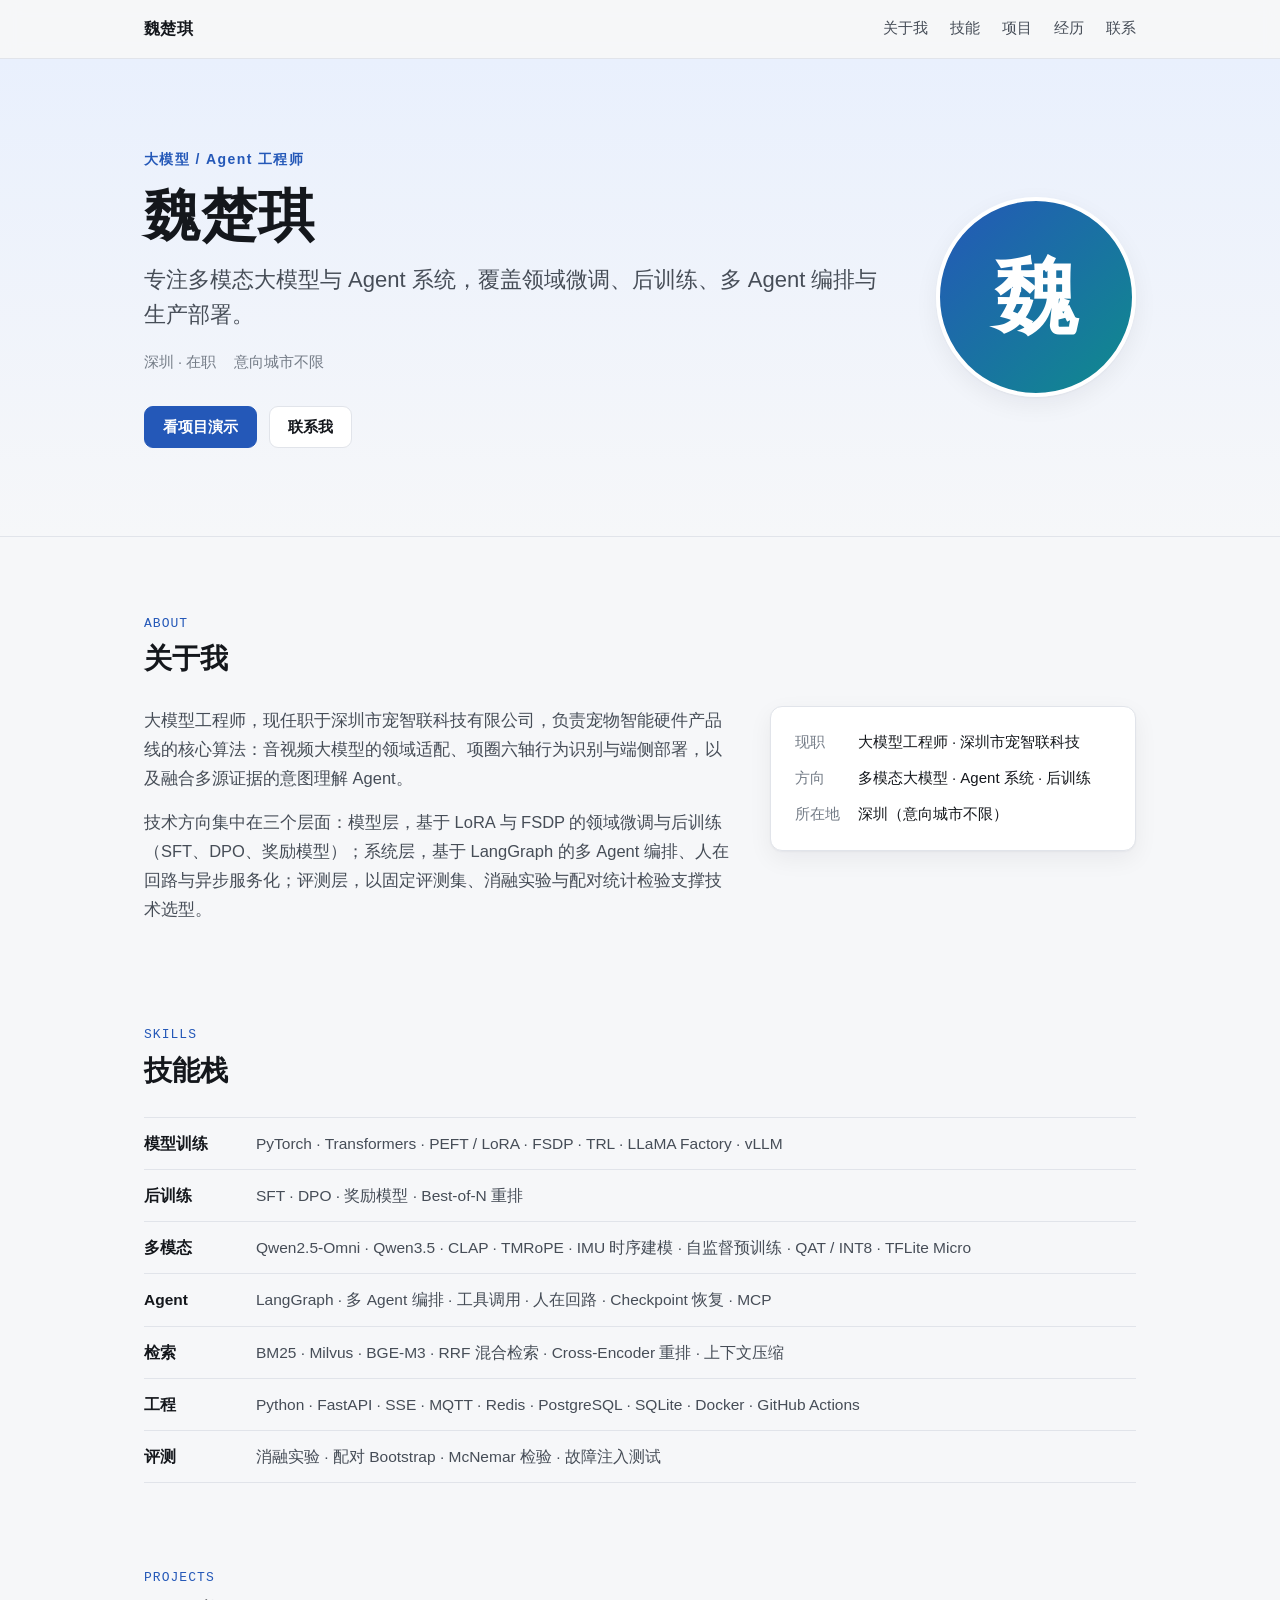
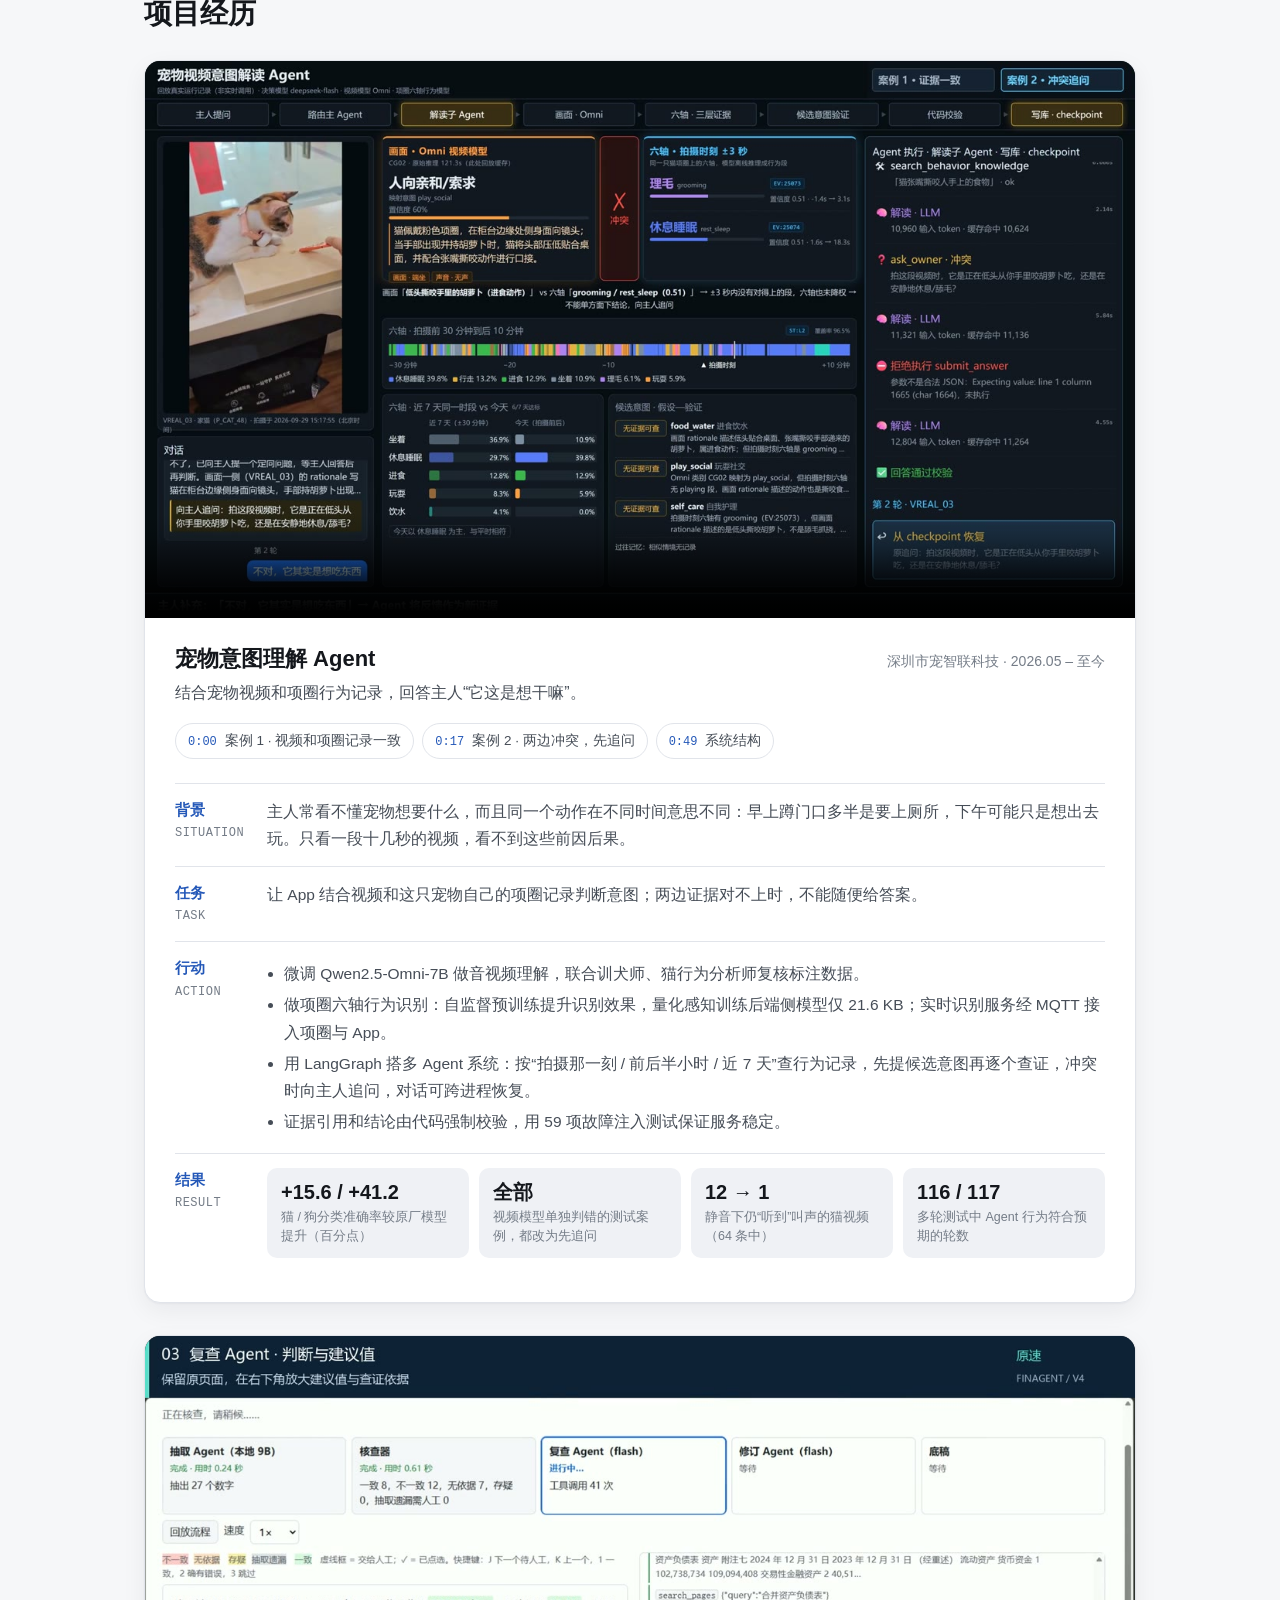
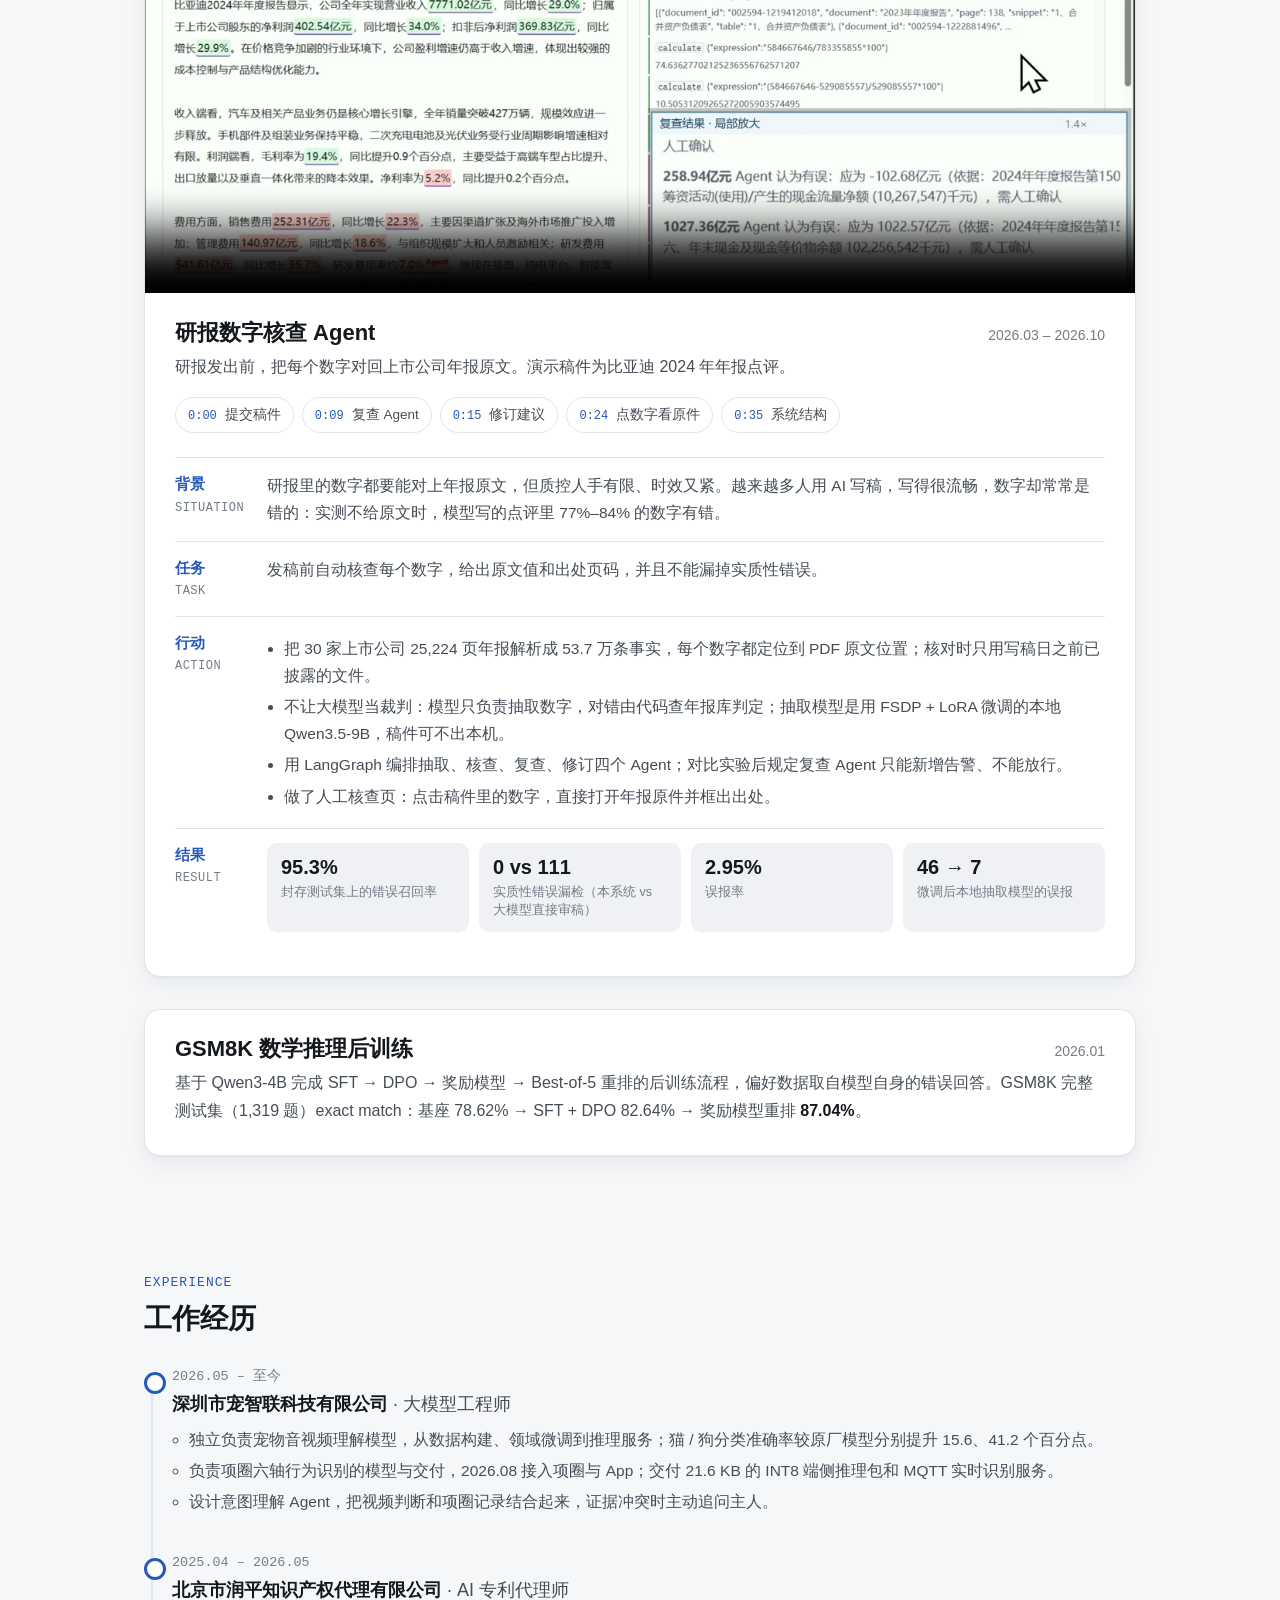
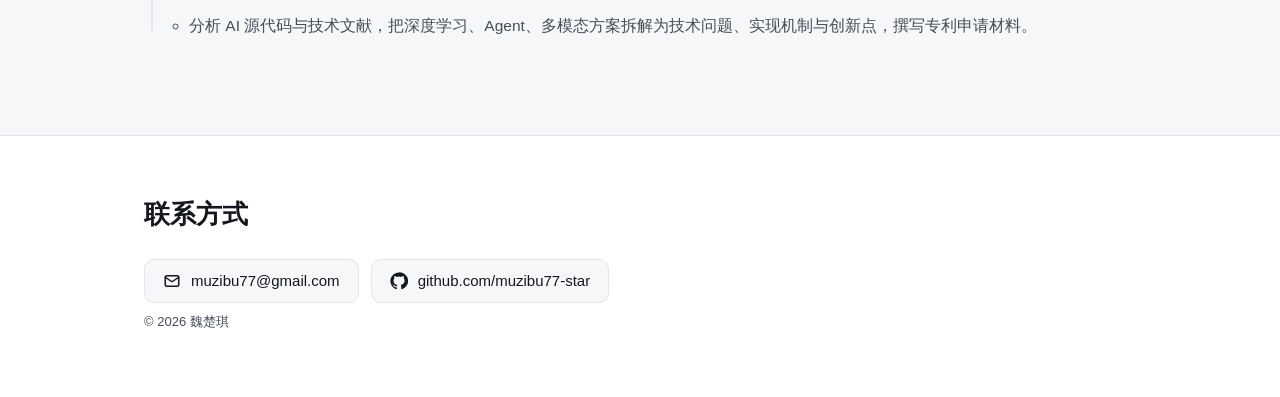
==== commit b5be4954: "Tighten homepage copy and simplify skills Rewrite the hero line and about section in a professional " ====
--- a/index.html
+++ b/index.html
@@ -27,7 +27,7 @@
       <div>
         <p class="hero-kicker">大模型 / Agent 工程师</p>
         <h1>魏楚琪</h1>
-        <p class="tagline">我做多模态大模型和 Agent 系统，从模型微调一直做到产品上线。</p>
+        <p class="tagline">专注多模态大模型与 Agent 系统，覆盖领域微调、后训练、多 Agent 编排与生产部署。</p>
         <ul class="facts">
           <li>深圳 · 在职</li>
           <li>意向城市不限</li>
@@ -54,17 +54,14 @@
       </div>
       <div class="about">
         <div class="about-text">
-          <p>我是魏楚琪，现在在深圳一家宠物智能硬件公司做大模型工程师。我负责的是一整条线：项圈上的行为识别模型、读懂宠物视频的音视频大模型，以及把两者结合起来、回答主人“它这是想干嘛”的 Agent。</p>
-          <p>我本科读的是高分子材料，毕业后做了一年 AI 专利代理，每天拆解别人的深度学习和 Agent 方案。看得多了，就决定自己动手做，之后转到了大模型工程。</p>
-          <p>我比较擅长的是把一个模型从数据、微调一路做到能用的服务，以及给 Agent 系统做工程化，让它能稳定上线。做每个改动时，我都会用对照实验确认它真的有用。</p>
+          <p>大模型工程师，现任职于深圳市宠智联科技有限公司，负责宠物智能硬件产品线的核心算法：音视频大模型的领域适配、项圈六轴行为识别与端侧部署，以及融合多源证据的意图理解 Agent。</p>
+          <p>技术方向集中在三个层面：模型层，基于 LoRA 与 FSDP 的领域微调与后训练（SFT、DPO、奖励模型）；系统层，基于 LangGraph 的多 Agent 编排、人在回路与异步服务化；评测层，以固定评测集、消融实验与配对统计检验支撑技术选型。</p>
         </div>
         <aside class="about-card">
           <dl>
             <dt>现职</dt><dd>大模型工程师 · 深圳市宠智联科技</dd>
             <dt>方向</dt><dd>多模态大模型 · Agent 系统 · 后训练</dd>
-            <dt>学历</dt><dd>广东工业大学 · 工学学士</dd>
             <dt>所在地</dt><dd>深圳（意向城市不限）</dd>
-            <dt>邮箱</dt><dd><a href="mailto:muzibu77@gmail.com">muzibu77@gmail.com</a></dd>
           </dl>
         </aside>
       </div>
@@ -76,33 +73,15 @@
         <p class="eyebrow">SKILLS</p>
         <h2>技能栈</h2>
       </div>
-      <div class="skills">
-        <div class="skill-group">
-          <h3>模型训练与后训练</h3>
-          <ul class="tags">
-            <li class="core">PyTorch</li><li class="core">LoRA 微调</li><li class="core">FSDP 多卡训练</li><li>Transformers</li><li>PEFT</li><li>TRL</li><li>LLaMA Factory</li><li>SFT</li><li>DPO</li><li>奖励模型</li><li>Best-of-N</li><li>vLLM</li>
-          </ul>
-        </div>
-        <div class="skill-group">
-          <h3>多模态</h3>
-          <ul class="tags">
-            <li class="core">Qwen2.5-Omni</li><li class="core">音视频理解</li><li>Qwen3.5</li><li>CLAP</li><li>TMRoPE 时间对齐</li><li>IMU 时序建模</li><li>自监督预训练</li><li>QAT / INT8 量化</li><li>TFLite Micro</li>
-          </ul>
-        </div>
-        <div class="skill-group">
-          <h3>Agent 与检索</h3>
-          <ul class="tags">
-            <li class="core">LangGraph</li><li class="core">多 Agent 编排</li><li>工具调用</li><li>人在回路</li><li>Checkpoint 恢复</li><li>MCP</li><li>BM25</li><li>Milvus</li><li>BGE-M3</li><li>RRF 混合检索</li><li>上下文压缩</li>
-          </ul>
-        </div>
-        <div class="skill-group">
-          <h3>工程与评测</h3>
-          <ul class="tags">
-            <li class="core">Python</li><li class="core">FastAPI</li><li>SSE</li><li>MQTT</li><li>Redis</li><li>PostgreSQL</li><li>SQLite</li><li>Docker</li><li>GitHub Actions</li><li>MinerU</li><li>消融实验</li><li>Bootstrap / McNemar</li><li>故障注入测试</li>
-          </ul>
-        </div>
-      </div>
-      <p class="skills-note">蓝色为日常主力使用。</p>
+      <dl class="skill-list">
+        <dt>模型训练</dt><dd>PyTorch · Transformers · PEFT / LoRA · FSDP · TRL · LLaMA Factory · vLLM</dd>
+        <dt>后训练</dt><dd>SFT · DPO · 奖励模型 · Best-of-N 重排</dd>
+        <dt>多模态</dt><dd>Qwen2.5-Omni · Qwen3.5 · CLAP · TMRoPE · IMU 时序建模 · 自监督预训练 · QAT / INT8 · TFLite Micro</dd>
+        <dt>Agent</dt><dd>LangGraph · 多 Agent 编排 · 工具调用 · 人在回路 · Checkpoint 恢复 · MCP</dd>
+        <dt>检索</dt><dd>BM25 · Milvus · BGE-M3 · RRF 混合检索 · Cross-Encoder 重排 · 上下文压缩</dd>
+        <dt>工程</dt><dd>Python · FastAPI · SSE · MQTT · Redis · PostgreSQL · SQLite · Docker · GitHub Actions</dd>
+        <dt>评测</dt><dd>消融实验 · 配对 Bootstrap · McNemar 检验 · 故障注入测试</dd>
+      </dl>
     </section>
 
     <!-- ④ 项目经历 -->
@@ -208,23 +187,7 @@
             <h3>GSM8K 数学推理后训练</h3>
             <span class="when">2026.01</span>
           </div>
-          <dl class="star">
-            <dt>背景<small>SITUATION</small></dt>
-            <dd>想系统走一遍大模型后训练的完整流程，并分清“训练带来的提升”和“推理时多采样、重排序带来的提升”各有多少。</dd>
-            <dt>任务<small>TASK</small></dt>
-            <dd>在 Qwen3-4B 上完成 SFT → DPO → 奖励模型 → Best-of-5 重排，并在完整测试集上分阶段评测。</dd>
-            <dt>行动<small>ACTION</small></dt>
-            <dd>用模型自己答错的题构造 762 对偏好数据做 DPO；训练 value-head 奖励模型，给 5 个候选答案打分选最优；所有阶段用同一套提示和解码设置评测。</dd>
-            <dt>结果<small>RESULT</small></dt>
-            <dd>
-              <div class="results">
-                <div class="result"><b>78.62%</b><span>基座模型</span></div>
-                <div class="result"><b>82.64%</b><span>SFT + DPO 后</span></div>
-                <div class="result"><b>87.04%</b><span>加奖励模型重排后</span></div>
-                <div class="result"><b>1,319 题</b><span>GSM8K 完整测试集</span></div>
-              </div>
-            </dd>
-          </dl>
+          <p class="project-sub">基于 Qwen3-4B 完成 SFT → DPO → 奖励模型 → Best-of-5 重排的后训练流程，偏好数据取自模型自身的错误回答。GSM8K 完整测试集（1,319 题）exact match：基座 78.62% → SFT + DPO 82.64% → 奖励模型重排 <strong>87.04%</strong>。</p>
         </div>
       </article>
     </section>
@@ -252,13 +215,6 @@
             <li>分析 AI 源代码与技术文献，把深度学习、Agent、多模态方案拆解为技术问题、实现机制与创新点，撰写专利申请材料。</li>
           </ul>
         </li>
-        <li class="edu">
-          <div class="tl-when">2020.09 – 2024.06</div>
-          <h3 class="tl-title">广东工业大学 <span>· 高分子材料工程（创新班）· 工学学士</span></h3>
-          <ul>
-            <li>学业奖学金 3 次；高等数学 I / II：91 / 89。</li>
-          </ul>
-        </li>
       </ol>
     </section>
   </main>
@@ -266,8 +222,7 @@
   <!-- ⑥ 联系方式 -->
   <footer class="contact" id="contact">
     <div class="wrap">
-      <h2>联系我</h2>
-      <p>欢迎来信聊项目细节或岗位机会。</p>
+      <h2>联系方式</h2>
       <ul class="contact-links">
         <li>
           <a href="mailto:muzibu77@gmail.com">
--- a/assets/style.css
+++ b/assets/style.css
@@ -109,6 +109,10 @@
 .tags li { padding: 3px 11px; border-radius: 999px; background: var(--surface-2); color: var(--text-2); font-size: 13.5px; }
 .tags li.core { background: var(--accent-soft); color: var(--accent); font-weight: 600; }
 .skills-note { margin: 14px 0 0; color: var(--muted); font-size: 13.5px; }
+.skill-list { display: grid; grid-template-columns: 112px minmax(0, 1fr); margin: 0; border-top: 1px solid var(--line); font-size: 15.5px; }
+.skill-list dt, .skill-list dd { padding: 12px 0; border-bottom: 1px solid var(--line); }
+.skill-list dt { color: var(--text); font-weight: 650; }
+.skill-list dd { margin: 0; color: var(--text-2); }
 
 /* ④ 项目经历 */
 .project { background: var(--surface); border: 1px solid var(--line); border-radius: 16px; box-shadow: var(--shadow); overflow: hidden; margin-bottom: 32px; }
@@ -175,6 +179,9 @@
   .avatar span { font-size: 46px; }
   .section { padding-top: 56px; }
   .project-body { padding: 20px 18px 22px; }
+  .skill-list { grid-template-columns: minmax(0, 1fr); }
+  .skill-list dt { padding-bottom: 0; border-bottom: 0; }
+  .skill-list dd { padding-top: 2px; }
   .star { grid-template-columns: minmax(0, 1fr); }
   .star dt { padding-bottom: 2px; border-bottom: 0; }
   .star dd { padding-top: 4px; }
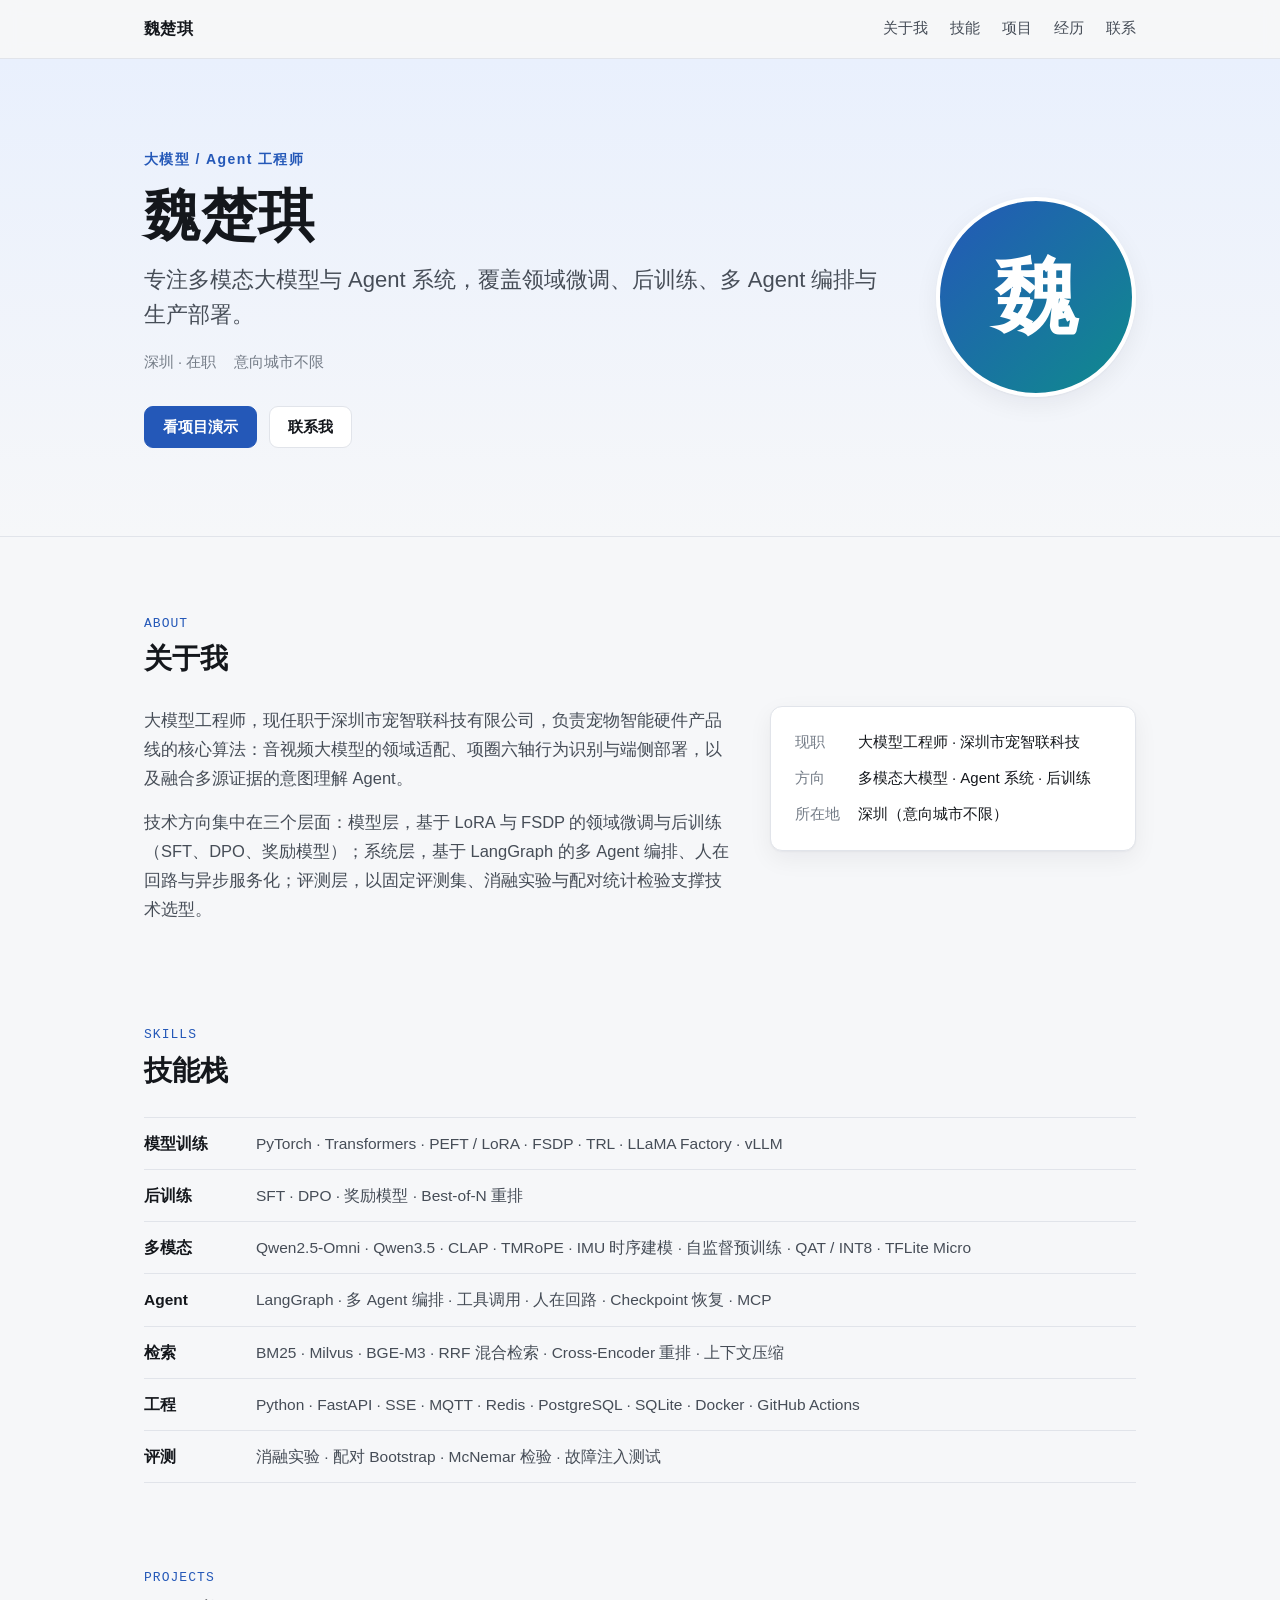
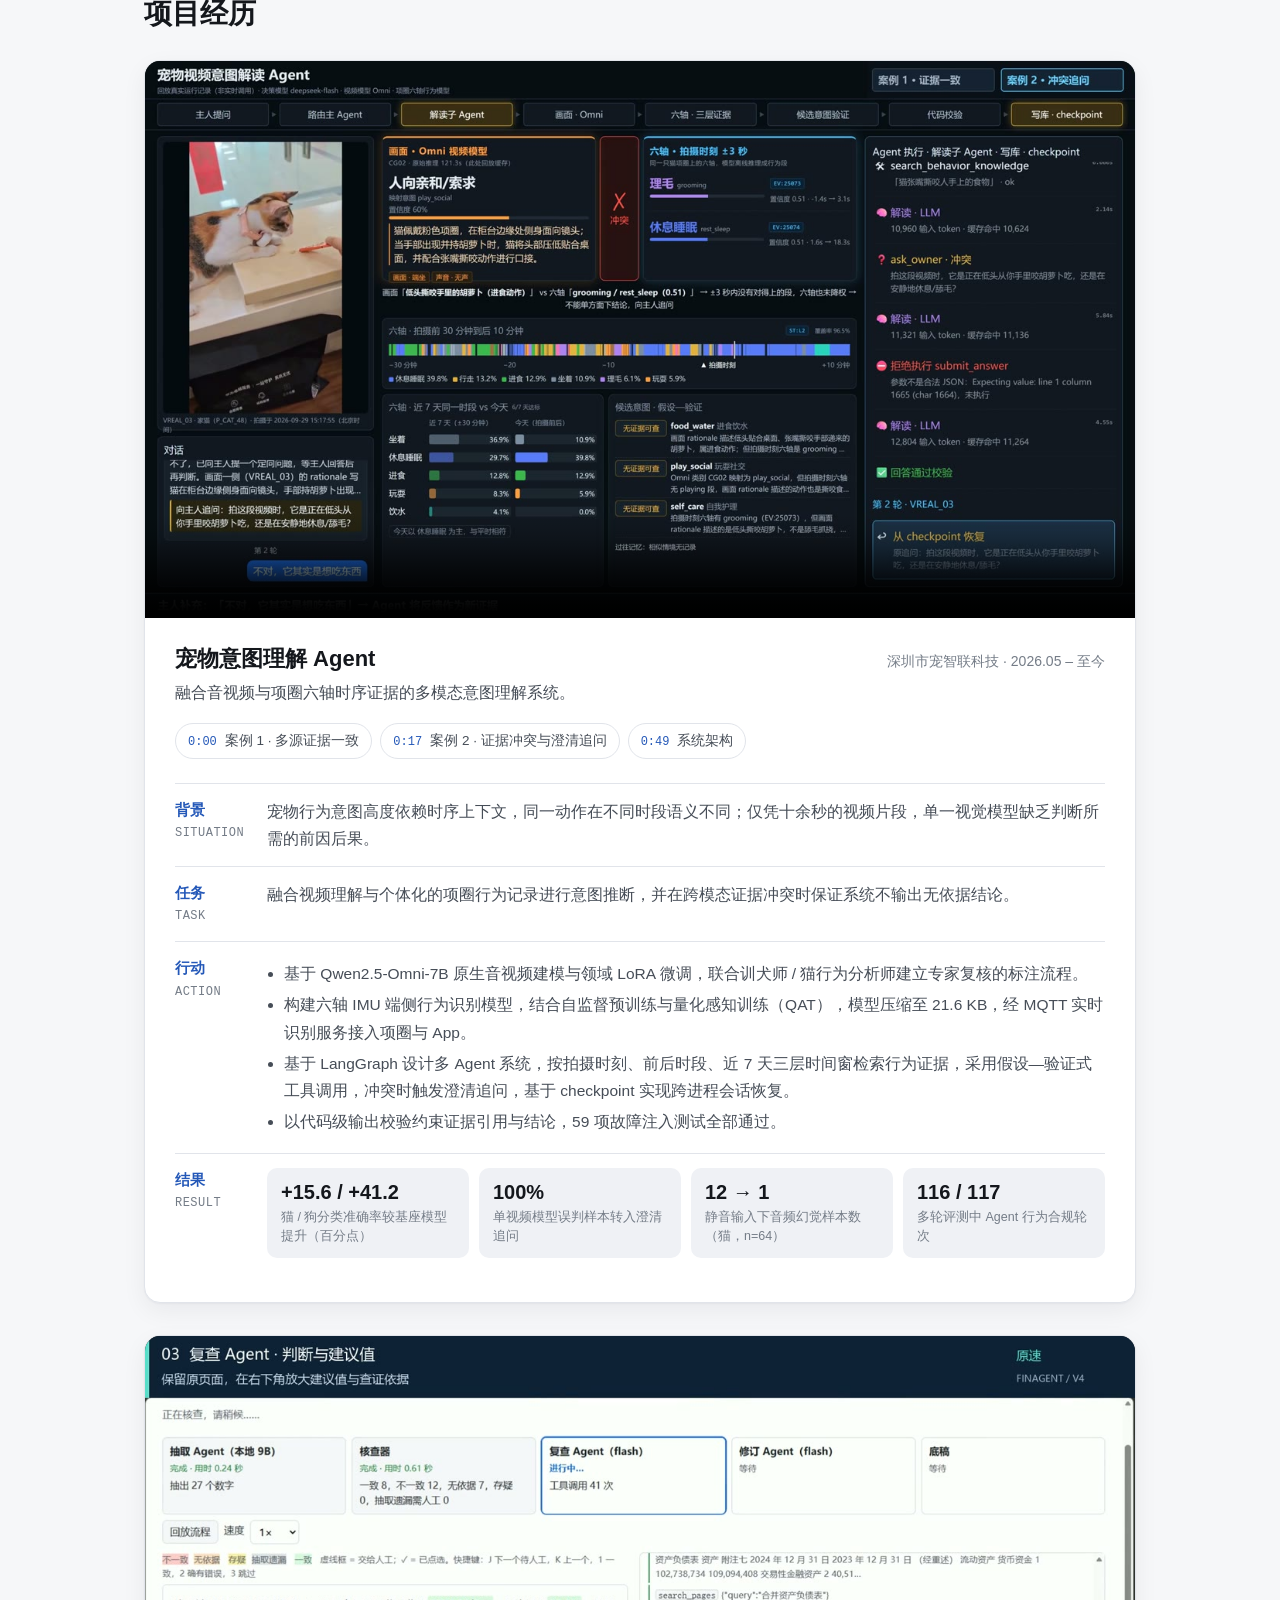
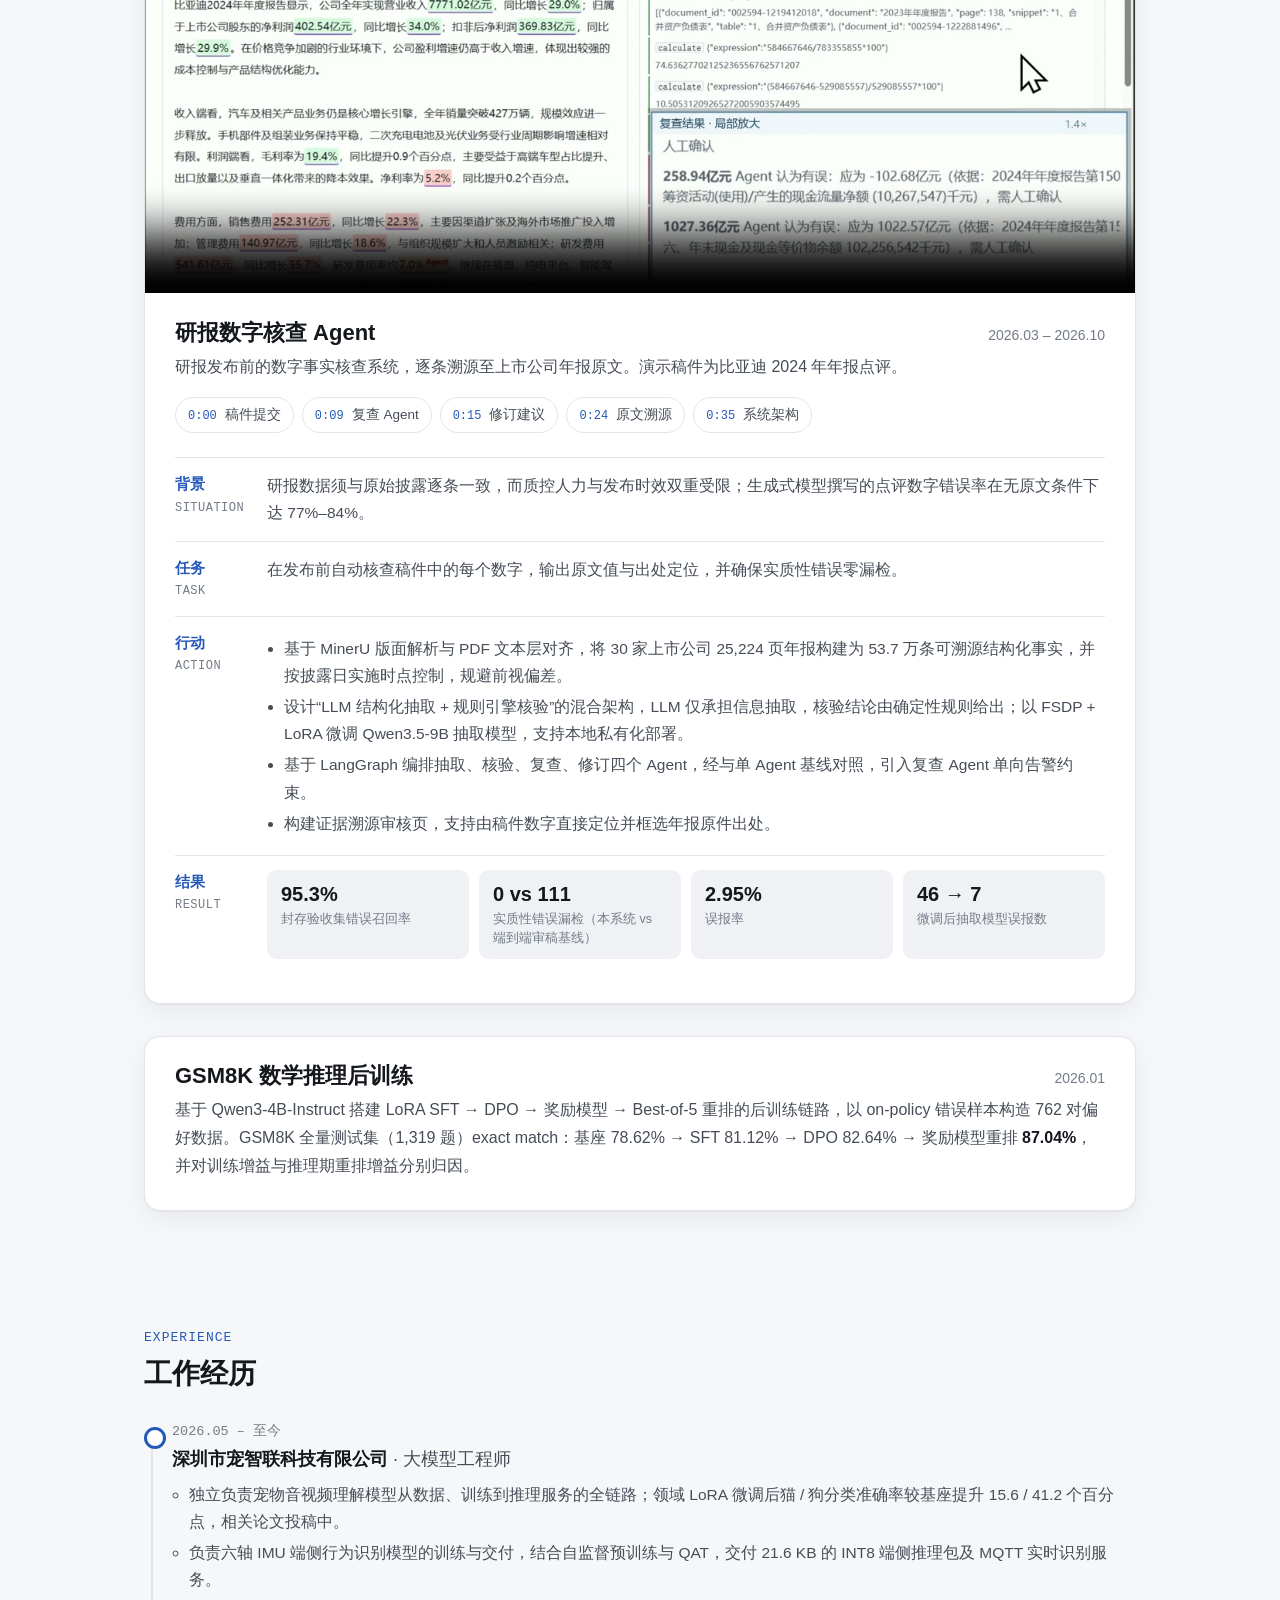
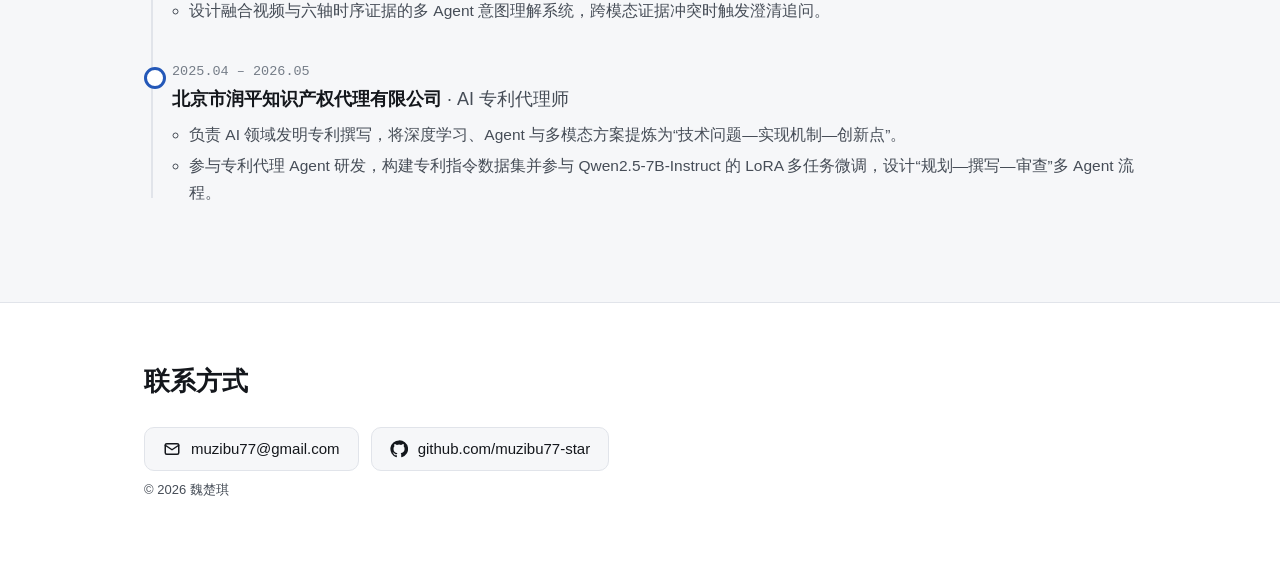
==== commit df364955: "Rewrite project and experience copy in professional technical terms Co-Authored-By: Claude Opus 5.5 " ====
--- a/index.html
+++ b/index.html
@@ -102,33 +102,33 @@
             <h3>宠物意图理解 Agent</h3>
             <span class="when">深圳市宠智联科技 · 2026.05 – 至今</span>
           </div>
-          <p class="project-sub">结合宠物视频和项圈行为记录，回答主人“它这是想干嘛”。</p>
+          <p class="project-sub">融合音视频与项圈六轴时序证据的多模态意图理解系统。</p>
           <ul class="chapters" data-chapters="v-pet">
-            <li><button data-t="0"><time>0:00</time>案例 1 · 视频和项圈记录一致</button></li>
-            <li><button data-t="17"><time>0:17</time>案例 2 · 两边冲突，先追问</button></li>
-            <li><button data-t="49"><time>0:49</time>系统结构</button></li>
+            <li><button data-t="0"><time>0:00</time>案例 1 · 多源证据一致</button></li>
+            <li><button data-t="17"><time>0:17</time>案例 2 · 证据冲突与澄清追问</button></li>
+            <li><button data-t="49"><time>0:49</time>系统架构</button></li>
           </ul>
           <dl class="star">
             <dt>背景<small>SITUATION</small></dt>
-            <dd>主人常看不懂宠物想要什么，而且同一个动作在不同时间意思不同：早上蹲门口多半是要上厕所，下午可能只是想出去玩。只看一段十几秒的视频，看不到这些前因后果。</dd>
+            <dd>宠物行为意图高度依赖时序上下文，同一动作在不同时段语义不同；仅凭十余秒的视频片段，单一视觉模型缺乏判断所需的前因后果。</dd>
             <dt>任务<small>TASK</small></dt>
-            <dd>让 App 结合视频和这只宠物自己的项圈记录判断意图；两边证据对不上时，不能随便给答案。</dd>
+            <dd>融合视频理解与个体化的项圈行为记录进行意图推断，并在跨模态证据冲突时保证系统不输出无依据结论。</dd>
             <dt>行动<small>ACTION</small></dt>
             <dd>
               <ul>
-                <li>微调 Qwen2.5-Omni-7B 做音视频理解，联合训犬师、猫行为分析师复核标注数据。</li>
-                <li>做项圈六轴行为识别：自监督预训练提升识别效果，量化感知训练后端侧模型仅 21.6 KB；实时识别服务经 MQTT 接入项圈与 App。</li>
-                <li>用 LangGraph 搭多 Agent 系统：按“拍摄那一刻 / 前后半小时 / 近 7 天”查行为记录，先提候选意图再逐个查证，冲突时向主人追问，对话可跨进程恢复。</li>
-                <li>证据引用和结论由代码强制校验，用 59 项故障注入测试保证服务稳定。</li>
+                <li>基于 Qwen2.5-Omni-7B 原生音视频建模与领域 LoRA 微调，联合训犬师 / 猫行为分析师建立专家复核的标注流程。</li>
+                <li>构建六轴 IMU 端侧行为识别模型，结合自监督预训练与量化感知训练（QAT），模型压缩至 21.6 KB，经 MQTT 实时识别服务接入项圈与 App。</li>
+                <li>基于 LangGraph 设计多 Agent 系统，按拍摄时刻、前后时段、近 7 天三层时间窗检索行为证据，采用假设—验证式工具调用，冲突时触发澄清追问，基于 checkpoint 实现跨进程会话恢复。</li>
+                <li>以代码级输出校验约束证据引用与结论，59 项故障注入测试全部通过。</li>
               </ul>
             </dd>
             <dt>结果<small>RESULT</small></dt>
             <dd>
               <div class="results">
-                <div class="result"><b>+15.6 / +41.2</b><span>猫 / 狗分类准确率较原厂模型提升（百分点）</span></div>
-                <div class="result"><b>全部</b><span>视频模型单独判错的测试案例，都改为先追问</span></div>
-                <div class="result"><b>12 → 1</b><span>静音下仍“听到”叫声的猫视频（64 条中）</span></div>
-                <div class="result"><b>116 / 117</b><span>多轮测试中 Agent 行为符合预期的轮数</span></div>
+                <div class="result"><b>+15.6 / +41.2</b><span>猫 / 狗分类准确率较基座模型提升（百分点）</span></div>
+                <div class="result"><b>100%</b><span>单视频模型误判样本转入澄清追问</span></div>
+                <div class="result"><b>12 → 1</b><span>静音输入下音频幻觉样本数（猫，n=64）</span></div>
+                <div class="result"><b>116 / 117</b><span>多轮评测中 Agent 行为合规轮次</span></div>
               </div>
             </dd>
           </dl>
@@ -146,35 +146,35 @@
             <h3>研报数字核查 Agent</h3>
             <span class="when">2026.03 – 2026.10</span>
           </div>
-          <p class="project-sub">研报发出前，把每个数字对回上市公司年报原文。演示稿件为比亚迪 2024 年年报点评。</p>
+          <p class="project-sub">研报发布前的数字事实核查系统，逐条溯源至上市公司年报原文。演示稿件为比亚迪 2024 年年报点评。</p>
           <ul class="chapters" data-chapters="v-fin">
-            <li><button data-t="0"><time>0:00</time>提交稿件</button></li>
+            <li><button data-t="0"><time>0:00</time>稿件提交</button></li>
             <li><button data-t="9"><time>0:09</time>复查 Agent</button></li>
             <li><button data-t="15"><time>0:15</time>修订建议</button></li>
-            <li><button data-t="24"><time>0:24</time>点数字看原件</button></li>
-            <li><button data-t="35"><time>0:35</time>系统结构</button></li>
+            <li><button data-t="24"><time>0:24</time>原文溯源</button></li>
+            <li><button data-t="35"><time>0:35</time>系统架构</button></li>
           </ul>
           <dl class="star">
             <dt>背景<small>SITUATION</small></dt>
-            <dd>研报里的数字都要能对上年报原文，但质控人手有限、时效又紧。越来越多人用 AI 写稿，写得很流畅，数字却常常是错的：实测不给原文时，模型写的点评里 77%–84% 的数字有错。</dd>
+            <dd>研报数据须与原始披露逐条一致，而质控人力与发布时效双重受限；生成式模型撰写的点评数字错误率在无原文条件下达 77%–84%。</dd>
             <dt>任务<small>TASK</small></dt>
-            <dd>发稿前自动核查每个数字，给出原文值和出处页码，并且不能漏掉实质性错误。</dd>
+            <dd>在发布前自动核查稿件中的每个数字，输出原文值与出处定位，并确保实质性错误零漏检。</dd>
             <dt>行动<small>ACTION</small></dt>
             <dd>
               <ul>
-                <li>把 30 家上市公司 25,224 页年报解析成 53.7 万条事实，每个数字都定位到 PDF 原文位置；核对时只用写稿日之前已披露的文件。</li>
-                <li>不让大模型当裁判：模型只负责抽取数字，对错由代码查年报库判定；抽取模型是用 FSDP + LoRA 微调的本地 Qwen3.5-9B，稿件可不出本机。</li>
-                <li>用 LangGraph 编排抽取、核查、复查、修订四个 Agent；对比实验后规定复查 Agent 只能新增告警、不能放行。</li>
-                <li>做了人工核查页：点击稿件里的数字，直接打开年报原件并框出出处。</li>
+                <li>基于 MinerU 版面解析与 PDF 文本层对齐，将 30 家上市公司 25,224 页年报构建为 53.7 万条可溯源结构化事实，并按披露日实施时点控制，规避前视偏差。</li>
+                <li>设计“LLM 结构化抽取 + 规则引擎核验”的混合架构，LLM 仅承担信息抽取，核验结论由确定性规则给出；以 FSDP + LoRA 微调 Qwen3.5-9B 抽取模型，支持本地私有化部署。</li>
+                <li>基于 LangGraph 编排抽取、核验、复查、修订四个 Agent，经与单 Agent 基线对照，引入复查 Agent 单向告警约束。</li>
+                <li>构建证据溯源审核页，支持由稿件数字直接定位并框选年报原件出处。</li>
               </ul>
             </dd>
             <dt>结果<small>RESULT</small></dt>
             <dd>
               <div class="results">
-                <div class="result"><b>95.3%</b><span>封存测试集上的错误召回率</span></div>
-                <div class="result"><b>0 vs 111</b><span>实质性错误漏检（本系统 vs 大模型直接审稿）</span></div>
+                <div class="result"><b>95.3%</b><span>封存验收集错误召回率</span></div>
+                <div class="result"><b>0 vs 111</b><span>实质性错误漏检（本系统 vs 端到端审稿基线）</span></div>
                 <div class="result"><b>2.95%</b><span>误报率</span></div>
-                <div class="result"><b>46 → 7</b><span>微调后本地抽取模型的误报</span></div>
+                <div class="result"><b>46 → 7</b><span>微调后抽取模型误报数</span></div>
               </div>
             </dd>
           </dl>
@@ -187,7 +187,7 @@
             <h3>GSM8K 数学推理后训练</h3>
             <span class="when">2026.01</span>
           </div>
-          <p class="project-sub">基于 Qwen3-4B 完成 SFT → DPO → 奖励模型 → Best-of-5 重排的后训练流程，偏好数据取自模型自身的错误回答。GSM8K 完整测试集（1,319 题）exact match：基座 78.62% → SFT + DPO 82.64% → 奖励模型重排 <strong>87.04%</strong>。</p>
+          <p class="project-sub">基于 Qwen3-4B-Instruct 搭建 LoRA SFT → DPO → 奖励模型 → Best-of-5 重排的后训练链路，以 on-policy 错误样本构造 762 对偏好数据。GSM8K 全量测试集（1,319 题）exact match：基座 78.62% → SFT 81.12% → DPO 82.64% → 奖励模型重排 <strong>87.04%</strong>，并对训练增益与推理期重排增益分别归因。</p>
         </div>
       </article>
     </section>
@@ -203,16 +203,17 @@
           <div class="tl-when">2026.05 – 至今</div>
           <h3 class="tl-title">深圳市宠智联科技有限公司 <span>· 大模型工程师</span></h3>
           <ul>
-            <li>独立负责宠物音视频理解模型，从数据构建、领域微调到推理服务；猫 / 狗分类准确率较原厂模型分别提升 15.6、41.2 个百分点。</li>
-            <li>负责项圈六轴行为识别的模型与交付，2026.08 接入项圈与 App；交付 21.6 KB 的 INT8 端侧推理包和 MQTT 实时识别服务。</li>
-            <li>设计意图理解 Agent，把视频判断和项圈记录结合起来，证据冲突时主动追问主人。</li>
+            <li>独立负责宠物音视频理解模型从数据、训练到推理服务的全链路；领域 LoRA 微调后猫 / 狗分类准确率较基座提升 15.6 / 41.2 个百分点，相关论文投稿中。</li>
+            <li>负责六轴 IMU 端侧行为识别模型的训练与交付，结合自监督预训练与 QAT，交付 21.6 KB 的 INT8 端侧推理包及 MQTT 实时识别服务。</li>
+            <li>设计融合视频与六轴时序证据的多 Agent 意图理解系统，跨模态证据冲突时触发澄清追问。</li>
           </ul>
         </li>
         <li>
           <div class="tl-when">2025.04 – 2026.05</div>
           <h3 class="tl-title">北京市润平知识产权代理有限公司 <span>· AI 专利代理师</span></h3>
           <ul>
-            <li>分析 AI 源代码与技术文献，把深度学习、Agent、多模态方案拆解为技术问题、实现机制与创新点，撰写专利申请材料。</li>
+            <li>负责 AI 领域发明专利撰写，将深度学习、Agent 与多模态方案提炼为“技术问题—实现机制—创新点”。</li>
+            <li>参与专利代理 Agent 研发，构建专利指令数据集并参与 Qwen2.5-7B-Instruct 的 LoRA 多任务微调，设计“规划—撰写—审查”多 Agent 流程。</li>
           </ul>
         </li>
       </ol>
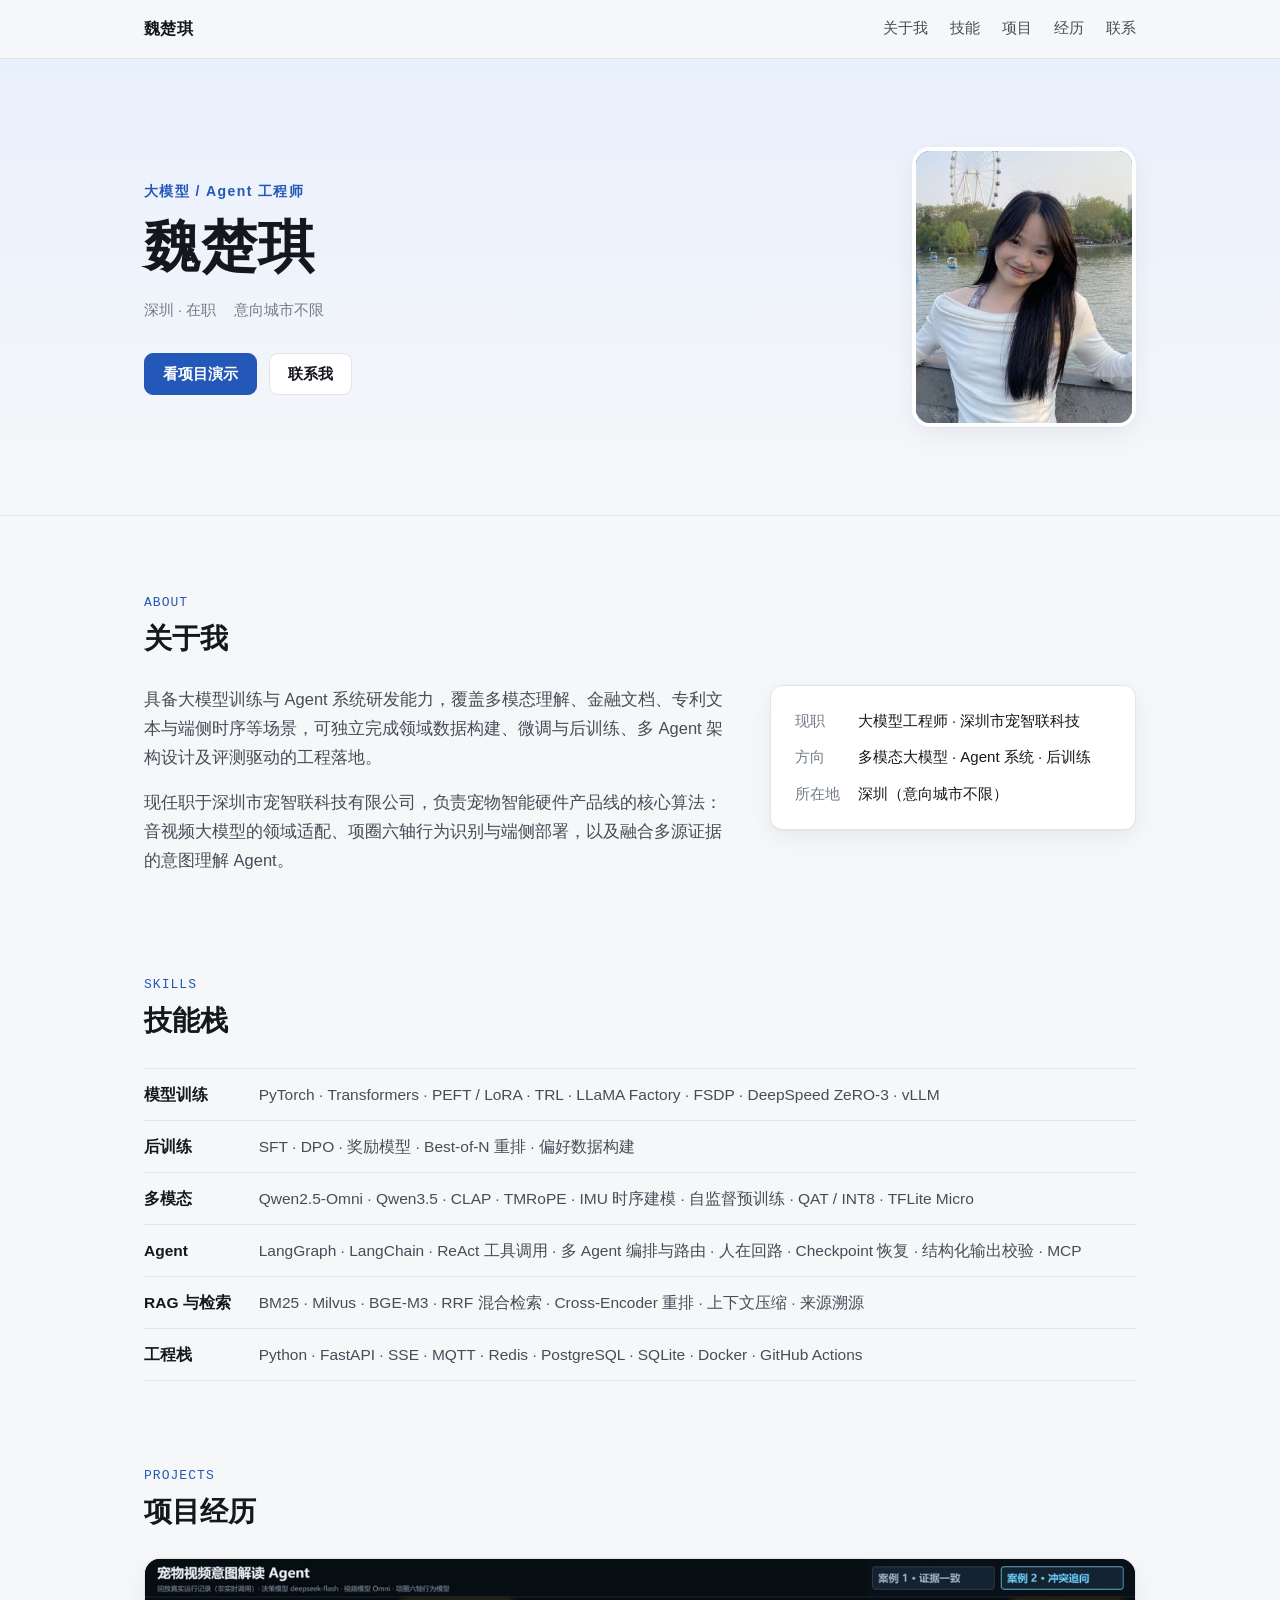
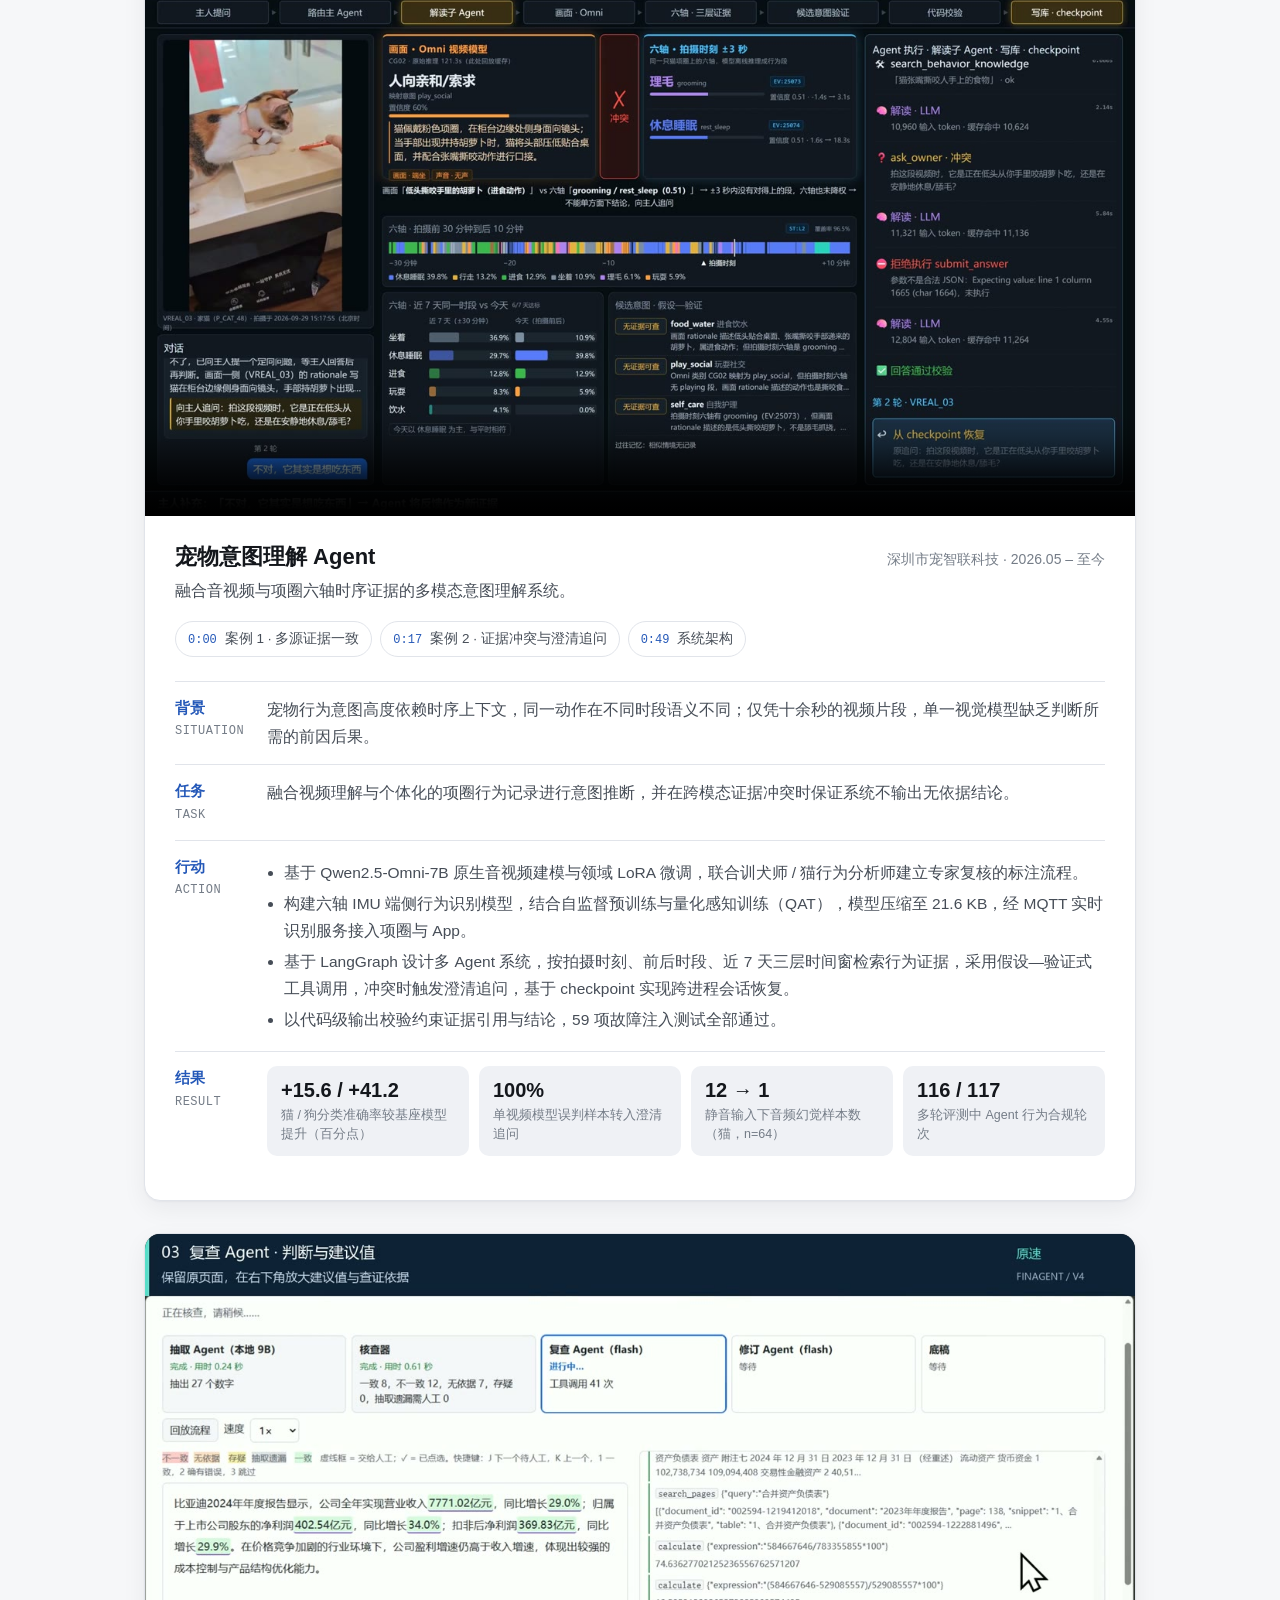
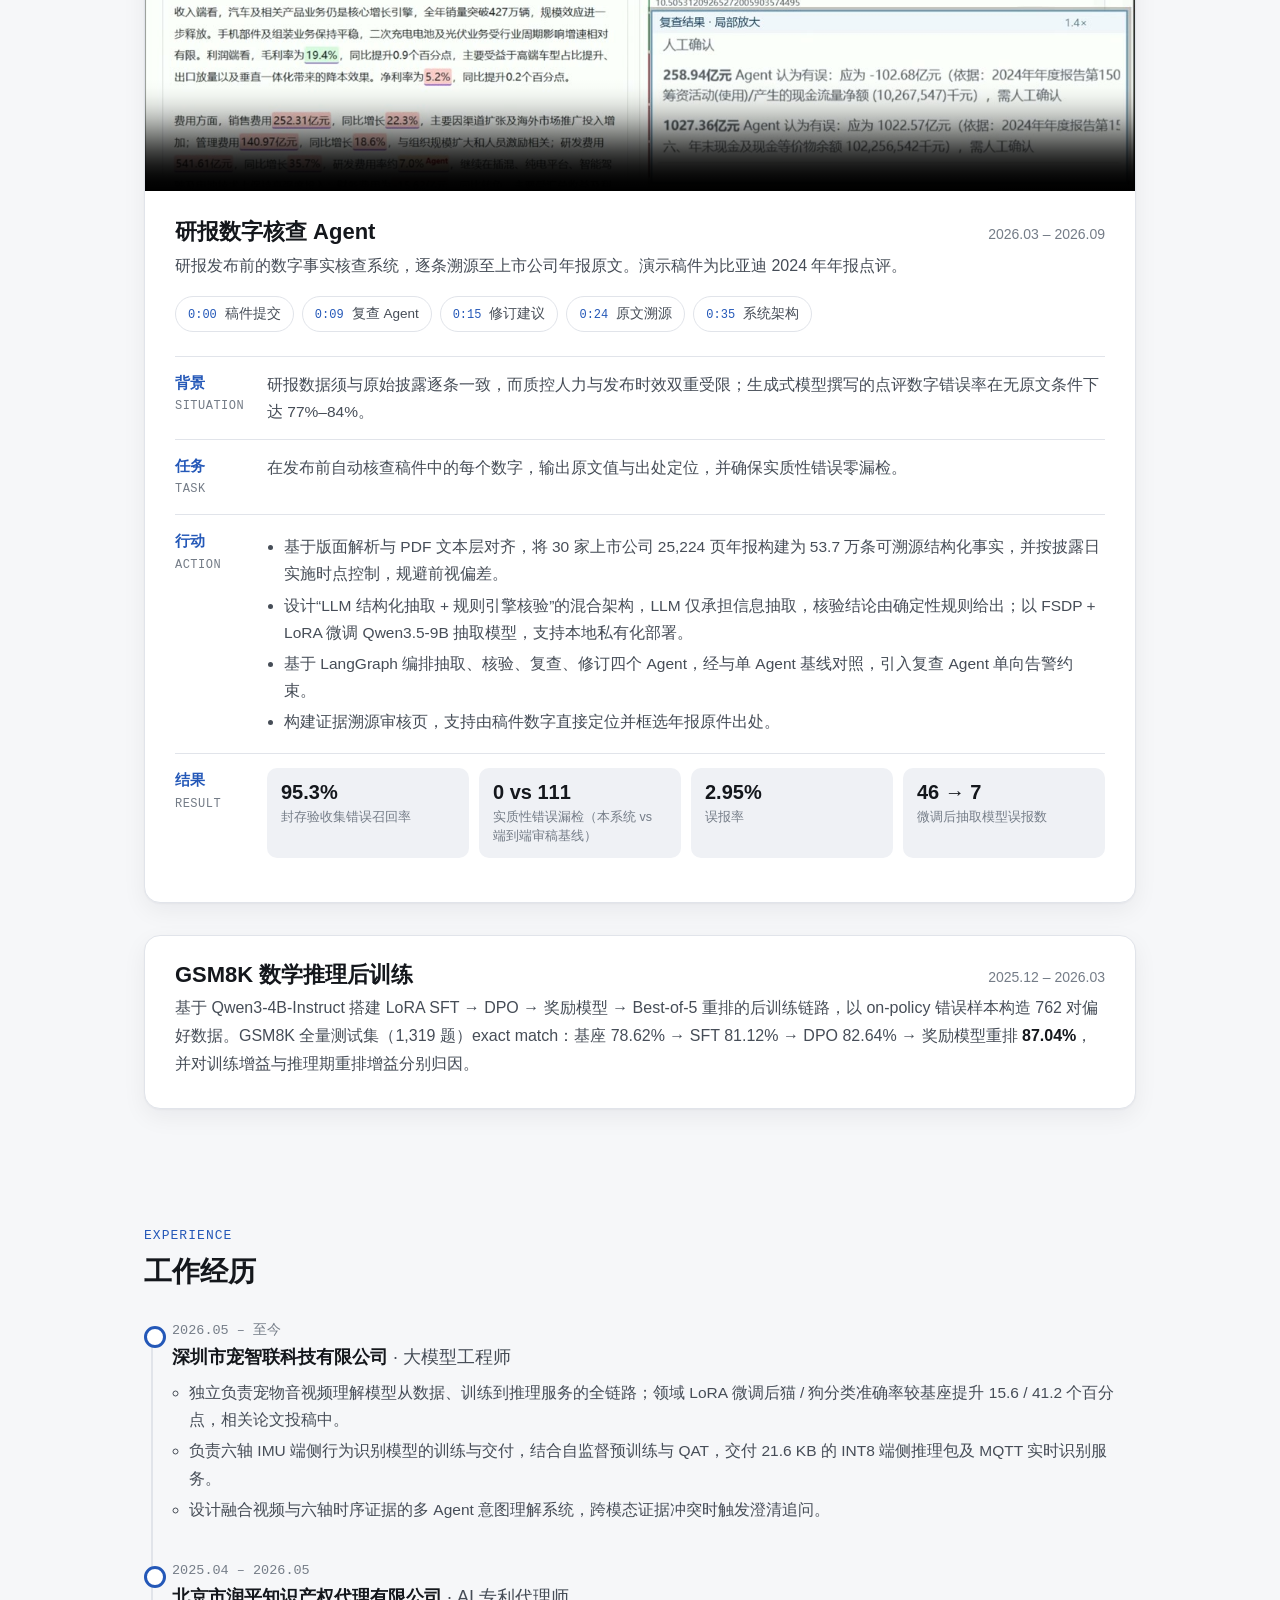
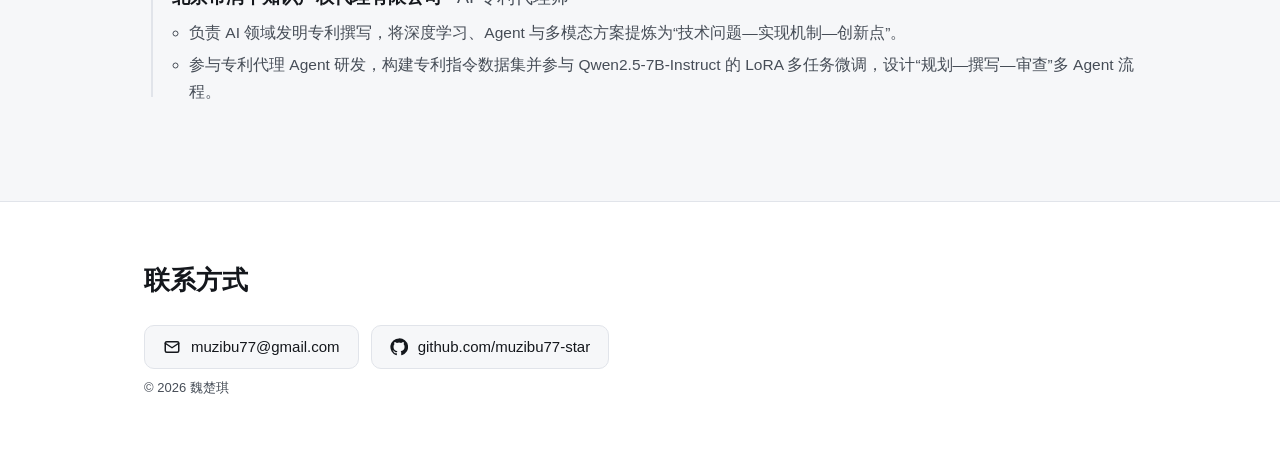
==== commit 57afb80e: "Refresh homepage: life photo, aligned dates, merged skills, About copy Co-Authored-By: Claude Opus 5" ====
--- a/index.html
+++ b/index.html
@@ -27,7 +27,6 @@
       <div>
         <p class="hero-kicker">大模型 / Agent 工程师</p>
         <h1>魏楚琪</h1>
-        <p class="tagline">专注多模态大模型与 Agent 系统，覆盖领域微调、后训练、多 Agent 编排与生产部署。</p>
         <ul class="facts">
           <li>深圳 · 在职</li>
           <li>意向城市不限</li>
@@ -54,8 +53,8 @@
       </div>
       <div class="about">
         <div class="about-text">
-          <p>大模型工程师，现任职于深圳市宠智联科技有限公司，负责宠物智能硬件产品线的核心算法：音视频大模型的领域适配、项圈六轴行为识别与端侧部署，以及融合多源证据的意图理解 Agent。</p>
-          <p>技术方向集中在三个层面：模型层，基于 LoRA 与 FSDP 的领域微调与后训练（SFT、DPO、奖励模型）；系统层，基于 LangGraph 的多 Agent 编排、人在回路与异步服务化；评测层，以固定评测集、消融实验与配对统计检验支撑技术选型。</p>
+          <p>具备大模型训练与 Agent 系统研发能力，覆盖多模态理解、金融文档、专利文本与端侧时序等场景，可独立完成领域数据构建、微调与后训练、多 Agent 架构设计及评测驱动的工程落地。</p>
+          <p>现任职于深圳市宠智联科技有限公司，负责宠物智能硬件产品线的核心算法：音视频大模型的领域适配、项圈六轴行为识别与端侧部署，以及融合多源证据的意图理解 Agent。</p>
         </div>
         <aside class="about-card">
           <dl>
@@ -74,13 +73,12 @@
         <h2>技能栈</h2>
       </div>
       <dl class="skill-list">
-        <dt>模型训练</dt><dd>PyTorch · Transformers · PEFT / LoRA · FSDP · TRL · LLaMA Factory · vLLM</dd>
-        <dt>后训练</dt><dd>SFT · DPO · 奖励模型 · Best-of-N 重排</dd>
+        <dt>模型训练</dt><dd>PyTorch · Transformers · PEFT / LoRA · TRL · LLaMA Factory · FSDP · DeepSpeed ZeRO-3 · vLLM</dd>
+        <dt>后训练</dt><dd>SFT · DPO · 奖励模型 · Best-of-N 重排 · 偏好数据构建</dd>
         <dt>多模态</dt><dd>Qwen2.5-Omni · Qwen3.5 · CLAP · TMRoPE · IMU 时序建模 · 自监督预训练 · QAT / INT8 · TFLite Micro</dd>
-        <dt>Agent</dt><dd>LangGraph · 多 Agent 编排 · 工具调用 · 人在回路 · Checkpoint 恢复 · MCP</dd>
-        <dt>检索</dt><dd>BM25 · Milvus · BGE-M3 · RRF 混合检索 · Cross-Encoder 重排 · 上下文压缩</dd>
-        <dt>工程</dt><dd>Python · FastAPI · SSE · MQTT · Redis · PostgreSQL · SQLite · Docker · GitHub Actions</dd>
-        <dt>评测</dt><dd>消融实验 · 配对 Bootstrap · McNemar 检验 · 故障注入测试</dd>
+        <dt>Agent</dt><dd>LangGraph · LangChain · ReAct 工具调用 · 多 Agent 编排与路由 · 人在回路 · Checkpoint 恢复 · 结构化输出校验 · MCP</dd>
+        <dt>RAG 与检索</dt><dd>BM25 · Milvus · BGE-M3 · RRF 混合检索 · Cross-Encoder 重排 · 上下文压缩 · 来源溯源</dd>
+        <dt>工程栈</dt><dd>Python · FastAPI · SSE · MQTT · Redis · PostgreSQL · SQLite · Docker · GitHub Actions</dd>
       </dl>
     </section>
 
@@ -144,7 +142,7 @@
         <div class="project-body">
           <div class="project-head">
             <h3>研报数字核查 Agent</h3>
-            <span class="when">2026.03 – 2026.10</span>
+            <span class="when">2026.03 – 2026.09</span>
           </div>
           <p class="project-sub">研报发布前的数字事实核查系统，逐条溯源至上市公司年报原文。演示稿件为比亚迪 2024 年年报点评。</p>
           <ul class="chapters" data-chapters="v-fin">
@@ -162,7 +160,7 @@
             <dt>行动<small>ACTION</small></dt>
             <dd>
               <ul>
-                <li>基于 MinerU 版面解析与 PDF 文本层对齐，将 30 家上市公司 25,224 页年报构建为 53.7 万条可溯源结构化事实，并按披露日实施时点控制，规避前视偏差。</li>
+                <li>基于版面解析与 PDF 文本层对齐，将 30 家上市公司 25,224 页年报构建为 53.7 万条可溯源结构化事实，并按披露日实施时点控制，规避前视偏差。</li>
                 <li>设计“LLM 结构化抽取 + 规则引擎核验”的混合架构，LLM 仅承担信息抽取，核验结论由确定性规则给出；以 FSDP + LoRA 微调 Qwen3.5-9B 抽取模型，支持本地私有化部署。</li>
                 <li>基于 LangGraph 编排抽取、核验、复查、修订四个 Agent，经与单 Agent 基线对照，引入复查 Agent 单向告警约束。</li>
                 <li>构建证据溯源审核页，支持由稿件数字直接定位并框选年报原件出处。</li>
@@ -185,7 +183,7 @@
         <div class="project-body">
           <div class="project-head">
             <h3>GSM8K 数学推理后训练</h3>
-            <span class="when">2026.01</span>
+            <span class="when">2025.12 – 2026.03</span>
           </div>
           <p class="project-sub">基于 Qwen3-4B-Instruct 搭建 LoRA SFT → DPO → 奖励模型 → Best-of-5 重排的后训练链路，以 on-policy 错误样本构造 762 对偏好数据。GSM8K 全量测试集（1,319 题）exact match：基座 78.62% → SFT 81.12% → DPO 82.64% → 奖励模型重排 <strong>87.04%</strong>，并对训练增益与推理期重排增益分别归因。</p>
         </div>
--- a/assets/style.css
+++ b/assets/style.css
@@ -83,7 +83,7 @@
 .btn.primary { background: var(--accent); border-color: var(--accent); color: #fff; }
 :root[data-theme="dark"] .btn.primary { color: #0e1420; }
 @media (prefers-color-scheme: dark) { :root:not([data-theme="light"]) .btn.primary { color: #0e1420; } }
-.avatar { position: relative; width: 200px; height: 200px; border-radius: 50%; overflow: hidden; display: grid; place-items: center; background: linear-gradient(135deg, var(--accent), var(--accent-2)); box-shadow: var(--shadow); border: 4px solid var(--surface); }
+.avatar { position: relative; width: 224px; height: 280px; border-radius: 18px; overflow: hidden; display: grid; place-items: center; background: linear-gradient(135deg, var(--accent), var(--accent-2)); box-shadow: var(--shadow); border: 4px solid var(--surface); }
 .avatar span { color: #fff; font-size: 84px; font-weight: 700; letter-spacing: 0; }
 .avatar img { position: absolute; inset: 0; width: 100%; height: 100%; object-fit: cover; }
 
@@ -109,9 +109,9 @@
 .tags li { padding: 3px 11px; border-radius: 999px; background: var(--surface-2); color: var(--text-2); font-size: 13.5px; }
 .tags li.core { background: var(--accent-soft); color: var(--accent); font-weight: 600; }
 .skills-note { margin: 14px 0 0; color: var(--muted); font-size: 13.5px; }
-.skill-list { display: grid; grid-template-columns: 112px minmax(0, 1fr); margin: 0; border-top: 1px solid var(--line); font-size: 15.5px; }
+.skill-list { display: grid; grid-template-columns: max-content minmax(0, 1fr); margin: 0; border-top: 1px solid var(--line); font-size: 15.5px; }
 .skill-list dt, .skill-list dd { padding: 12px 0; border-bottom: 1px solid var(--line); }
-.skill-list dt { color: var(--text); font-weight: 650; }
+.skill-list dt { padding-right: 28px; color: var(--text); font-weight: 650; white-space: nowrap; }
 .skill-list dd { margin: 0; color: var(--text-2); }
 
 /* ④ 项目经历 */
@@ -175,7 +175,7 @@
   .nav { gap: 14px; font-size: 14px; }
   .nav .hide-sm { display: none; }
   .hero .wrap { grid-template-columns: minmax(0, 1fr); gap: 24px; padding-top: 48px; padding-bottom: 48px; }
-  .avatar { width: 112px; height: 112px; order: -1; }
+  .avatar { width: 120px; height: 150px; border-radius: 12px; order: -1; }
   .avatar span { font-size: 46px; }
   .section { padding-top: 56px; }
   .project-body { padding: 20px 18px 22px; }
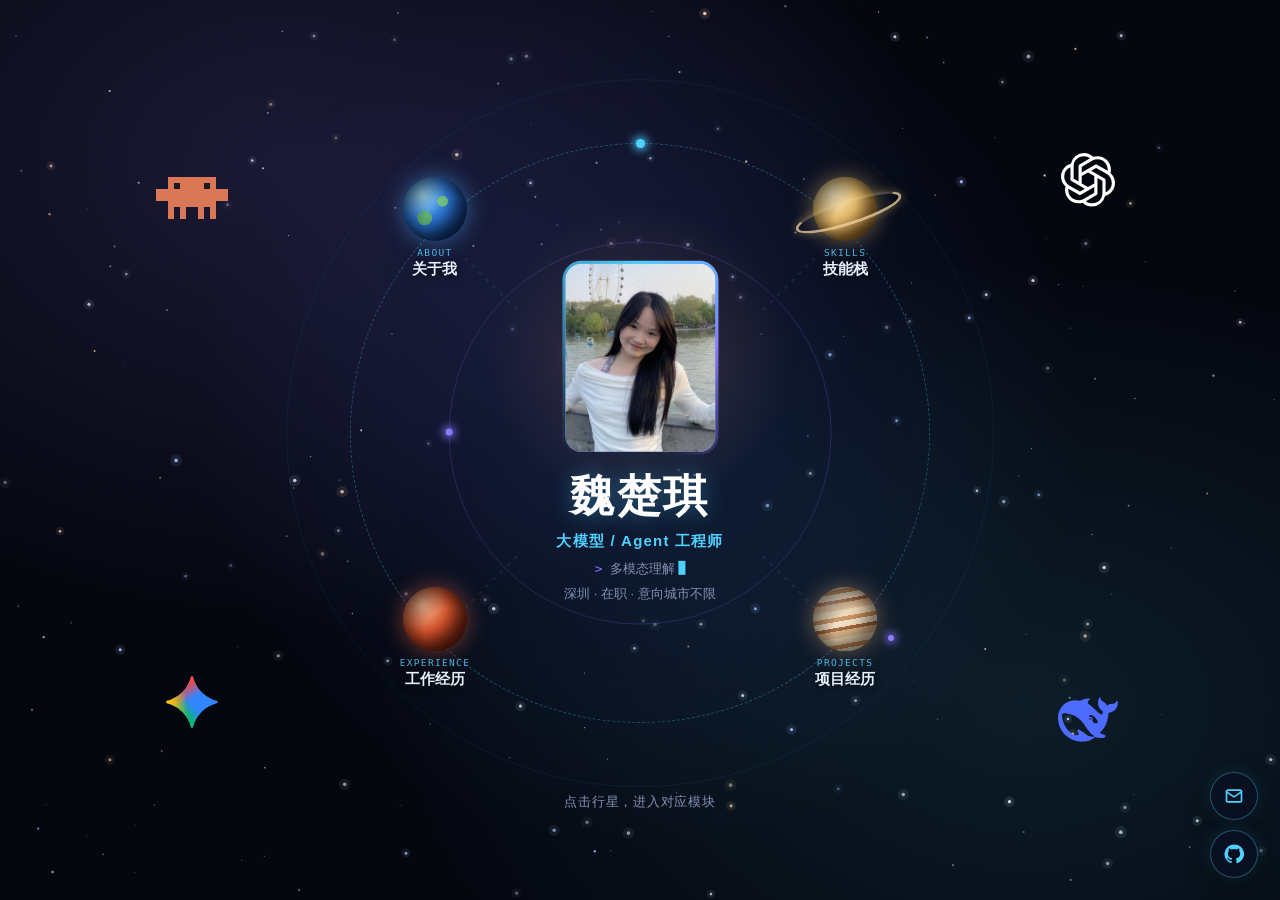
==== commit acca5ff5: "Redesign homepage as a starfield galaxy with orbiting section planets - Planet hub around the profil" ====
--- a/index.html
+++ b/index.html
@@ -4,249 +4,293 @@
   <meta charset="utf-8">
   <meta name="viewport" content="width=device-width, initial-scale=1">
   <title>魏楚琪 · 大模型 / Agent 工程师</title>
-  <meta name="description" content="魏楚琪的个人主页：多模态大模型与 Agent 系统工程师，项目演示、技能与工作经历。">
+  <meta name="description" content="魏楚琪的个人主页：大模型 / Agent 工程师，项目演示、技能与工作经历。">
+  <meta name="theme-color" content="#05070f">
   <link rel="stylesheet" href="assets/style.css">
 </head>
 <body>
-  <header class="site-header">
-    <div class="wrap">
-      <a class="brand" href="#top">魏楚琪</a>
-      <nav class="nav">
-        <a class="hide-sm" href="#about">关于我</a>
-        <a class="hide-sm" href="#skills">技能</a>
-        <a href="#projects">项目</a>
-        <a href="#experience">经历</a>
-        <a href="#contact">联系</a>
+  <!-- 全站星空背景 -->
+  <canvas class="space" aria-hidden="true"></canvas>
+
+  <!-- ① 首页：名字为恒星，各模块是环绕的行星 -->
+  <main class="hub" id="hub">
+    <!-- AI 小伙伴：Claude 像素小螃蟹，以及 ChatGPT、Gemini、DeepSeek 官方图标；原地像星星一样闪烁 -->
+    <div class="sprites">
+      <span class="sprite s-claude" data-name="Claude" style="--x: 15%; --y: 22%; --tw: 0s"><svg class="pixel" viewBox="0 0 12 7" role="img" aria-label="Claude"><rect x="2" y="0" width="1" height="1" fill="#d97757"/><rect x="3" y="0" width="1" height="1" fill="#d97757"/><rect x="4" y="0" width="1" height="1" fill="#d97757"/><rect x="5" y="0" width="1" height="1" fill="#d97757"/><rect x="6" y="0" width="1" height="1" fill="#d97757"/><rect x="7" y="0" width="1" height="1" fill="#d97757"/><rect x="8" y="0" width="1" height="1" fill="#d97757"/><rect x="9" y="0" width="1" height="1" fill="#d97757"/><rect x="2" y="1" width="1" height="1" fill="#d97757"/><rect x="3" y="1" width="1" height="1" fill="#1b1b1b"/><rect x="4" y="1" width="1" height="1" fill="#d97757"/><rect x="5" y="1" width="1" height="1" fill="#d97757"/><rect x="6" y="1" width="1" height="1" fill="#d97757"/><rect x="7" y="1" width="1" height="1" fill="#d97757"/><rect x="8" y="1" width="1" height="1" fill="#1b1b1b"/><rect x="9" y="1" width="1" height="1" fill="#d97757"/><rect x="0" y="2" width="1" height="1" fill="#d97757"/><rect x="1" y="2" width="1" height="1" fill="#d97757"/><rect x="2" y="2" width="1" height="1" fill="#d97757"/><rect x="3" y="2" width="1" height="1" fill="#d97757"/><rect x="4" y="2" width="1" height="1" fill="#d97757"/><rect x="5" y="2" width="1" height="1" fill="#d97757"/><rect x="6" y="2" width="1" height="1" fill="#d97757"/><rect x="7" y="2" width="1" height="1" fill="#d97757"/><rect x="8" y="2" width="1" height="1" fill="#d97757"/><rect x="9" y="2" width="1" height="1" fill="#d97757"/><rect x="10" y="2" width="1" height="1" fill="#d97757"/><rect x="11" y="2" width="1" height="1" fill="#d97757"/><rect x="0" y="3" width="1" height="1" fill="#d97757"/><rect x="1" y="3" width="1" height="1" fill="#d97757"/><rect x="2" y="3" width="1" height="1" fill="#d97757"/><rect x="3" y="3" width="1" height="1" fill="#d97757"/><rect x="4" y="3" width="1" height="1" fill="#d97757"/><rect x="5" y="3" width="1" height="1" fill="#d97757"/><rect x="6" y="3" width="1" height="1" fill="#d97757"/><rect x="7" y="3" width="1" height="1" fill="#d97757"/><rect x="8" y="3" width="1" height="1" fill="#d97757"/><rect x="9" y="3" width="1" height="1" fill="#d97757"/><rect x="10" y="3" width="1" height="1" fill="#d97757"/><rect x="11" y="3" width="1" height="1" fill="#d97757"/><rect x="2" y="4" width="1" height="1" fill="#d97757"/><rect x="3" y="4" width="1" height="1" fill="#d97757"/><rect x="4" y="4" width="1" height="1" fill="#d97757"/><rect x="5" y="4" width="1" height="1" fill="#d97757"/><rect x="6" y="4" width="1" height="1" fill="#d97757"/><rect x="7" y="4" width="1" height="1" fill="#d97757"/><rect x="8" y="4" width="1" height="1" fill="#d97757"/><rect x="9" y="4" width="1" height="1" fill="#d97757"/><rect x="2" y="5" width="1" height="1" fill="#d97757"/><rect x="4" y="5" width="1" height="1" fill="#d97757"/><rect x="7" y="5" width="1" height="1" fill="#d97757"/><rect x="9" y="5" width="1" height="1" fill="#d97757"/><rect x="2" y="6" width="1" height="1" fill="#d97757"/><rect x="4" y="6" width="1" height="1" fill="#d97757"/><rect x="7" y="6" width="1" height="1" fill="#d97757"/><rect x="9" y="6" width="1" height="1" fill="#d97757"/></svg></span>
+      <span class="sprite s-gpt" data-name="ChatGPT" style="--x: 85%; --y: 20%; --tw: -1.1s"><svg viewBox="0 0 24 24" fill="currentColor" fill-rule="evenodd" role="img" aria-label="ChatGPT"><path d="M9.205 8.658v-2.26c0-.19.072-.333.238-.428l4.543-2.616c.619-.357 1.356-.523 2.117-.523 2.854 0 4.662 2.212 4.662 4.566 0 .167 0 .357-.024.547l-4.71-2.759a.797.797 0 00-.856 0l-5.97 3.473zm10.609 8.8V12.06c0-.333-.143-.57-.429-.737l-5.97-3.473 1.95-1.118a.433.433 0 01.476 0l4.543 2.617c1.309.76 2.189 2.378 2.189 3.948 0 1.808-1.07 3.473-2.76 4.163zM7.802 12.703l-1.95-1.142c-.167-.095-.239-.238-.239-.428V5.899c0-2.545 1.95-4.472 4.591-4.472 1 0 1.927.333 2.712.928L8.23 5.067c-.285.166-.428.404-.428.737v6.898zM12 15.128l-2.795-1.57v-3.33L12 8.658l2.795 1.57v3.33L12 15.128zm1.796 7.23c-1 0-1.927-.332-2.712-.927l4.686-2.712c.285-.166.428-.404.428-.737v-6.898l1.974 1.142c.167.095.238.238.238.428v5.233c0 2.545-1.974 4.472-4.614 4.472zm-5.637-5.303l-4.544-2.617c-1.308-.761-2.188-2.378-2.188-3.948A4.482 4.482 0 014.21 6.327v5.423c0 .333.143.571.428.738l5.947 3.449-1.95 1.118a.432.432 0 01-.476 0zm-.262 3.9c-2.688 0-4.662-2.021-4.662-4.519 0-.19.024-.38.047-.57l4.686 2.71c.286.167.571.167.856 0l5.97-3.448v2.26c0 .19-.07.333-.237.428l-4.543 2.616c-.619.357-1.356.523-2.117.523zm5.899 2.83a5.947 5.947 0 005.827-4.756C22.287 18.339 24 15.84 24 13.296c0-1.665-.713-3.282-1.998-4.448.119-.5.19-.999.19-1.498 0-3.401-2.759-5.947-5.946-5.947-.642 0-1.26.095-1.88.31A5.962 5.962 0 0010.205 0a5.947 5.947 0 00-5.827 4.757C1.713 5.447 0 7.945 0 10.49c0 1.666.713 3.283 1.998 4.448-.119.5-.19 1-.19 1.499 0 3.401 2.759 5.946 5.946 5.946.642 0 1.26-.095 1.88-.309a5.96 5.96 0 004.162 1.713z"/></svg></span>
+      <span class="sprite s-gemini" data-name="Gemini" style="--x: 15%; --y: 78%; --tw: -2.2s"><svg viewBox="0 0 24 24" role="img" aria-label="Gemini"><path d="M20.616 10.835a14.147 14.147 0 01-4.45-3.001 14.111 14.111 0 01-3.678-6.452.503.503 0 00-.975 0 14.134 14.134 0 01-3.679 6.452 14.155 14.155 0 01-4.45 3.001c-.65.28-1.318.505-2.002.678a.502.502 0 000 .975c.684.172 1.35.397 2.002.677a14.147 14.147 0 014.45 3.001 14.112 14.112 0 013.679 6.453.502.502 0 00.975 0c.172-.685.397-1.351.677-2.003a14.145 14.145 0 013.001-4.45 14.113 14.113 0 016.453-3.678.503.503 0 000-.975 13.245 13.245 0 01-2.003-.678z" fill="#3186FF"/><path d="M20.616 10.835a14.147 14.147 0 01-4.45-3.001 14.111 14.111 0 01-3.678-6.452.503.503 0 00-.975 0 14.134 14.134 0 01-3.679 6.452 14.155 14.155 0 01-4.45 3.001c-.65.28-1.318.505-2.002.678a.502.502 0 000 .975c.684.172 1.35.397 2.002.677a14.147 14.147 0 014.45 3.001 14.112 14.112 0 013.679 6.453.502.502 0 00.975 0c.172-.685.397-1.351.677-2.003a14.145 14.145 0 013.001-4.45 14.113 14.113 0 016.453-3.678.503.503 0 000-.975 13.245 13.245 0 01-2.003-.678z" fill="url(#lobe-icons-gemini-fill-0)"/><path d="M20.616 10.835a14.147 14.147 0 01-4.45-3.001 14.111 14.111 0 01-3.678-6.452.503.503 0 00-.975 0 14.134 14.134 0 01-3.679 6.452 14.155 14.155 0 01-4.45 3.001c-.65.28-1.318.505-2.002.678a.502.502 0 000 .975c.684.172 1.35.397 2.002.677a14.147 14.147 0 014.45 3.001 14.112 14.112 0 013.679 6.453.502.502 0 00.975 0c.172-.685.397-1.351.677-2.003a14.145 14.145 0 013.001-4.45 14.113 14.113 0 016.453-3.678.503.503 0 000-.975 13.245 13.245 0 01-2.003-.678z" fill="url(#lobe-icons-gemini-fill-1)"/><path d="M20.616 10.835a14.147 14.147 0 01-4.45-3.001 14.111 14.111 0 01-3.678-6.452.503.503 0 00-.975 0 14.134 14.134 0 01-3.679 6.452 14.155 14.155 0 01-4.45 3.001c-.65.28-1.318.505-2.002.678a.502.502 0 000 .975c.684.172 1.35.397 2.002.677a14.147 14.147 0 014.45 3.001 14.112 14.112 0 013.679 6.453.502.502 0 00.975 0c.172-.685.397-1.351.677-2.003a14.145 14.145 0 013.001-4.45 14.113 14.113 0 016.453-3.678.503.503 0 000-.975 13.245 13.245 0 01-2.003-.678z" fill="url(#lobe-icons-gemini-fill-2)"/><defs><linearGradient gradientUnits="userSpaceOnUse" id="lobe-icons-gemini-fill-0" x1="7" x2="11" y1="15.5" y2="12"><stop stop-color="#08B962"/><stop offset="1" stop-color="#08B962" stop-opacity="0"/></linearGradient><linearGradient gradientUnits="userSpaceOnUse" id="lobe-icons-gemini-fill-1" x1="8" x2="11.5" y1="5.5" y2="11"><stop stop-color="#F94543"/><stop offset="1" stop-color="#F94543" stop-opacity="0"/></linearGradient><linearGradient gradientUnits="userSpaceOnUse" id="lobe-icons-gemini-fill-2" x1="3.5" x2="17.5" y1="13.5" y2="12"><stop stop-color="#FABC12"/><stop offset=".46" stop-color="#FABC12" stop-opacity="0"/></linearGradient></defs></svg></span>
+      <span class="sprite s-deepseek" data-name="DeepSeek" style="--x: 85%; --y: 80%; --tw: -0.6s"><svg viewBox="0 0 24 24" fill="currentColor" fill-rule="evenodd" role="img" aria-label="DeepSeek"><path d="M23.748 4.482c-.254-.124-.364.113-.512.234-.051.039-.094.09-.137.136-.372.397-.806.657-1.373.626-.829-.046-1.537.214-2.163.848-.133-.782-.575-1.248-1.247-1.548-.352-.156-.708-.311-.955-.65-.172-.241-.219-.51-.305-.774-.055-.16-.11-.323-.293-.35-.2-.031-.278.136-.356.276-.313.572-.434 1.202-.422 1.84.027 1.436.633 2.58 1.838 3.393.137.093.172.187.129.323-.082.28-.18.552-.266.833-.055.179-.137.217-.329.14a5.526 5.526 0 01-1.736-1.18c-.857-.828-1.631-1.742-2.597-2.458a11.365 11.365 0 00-.689-.471c-.985-.957.13-1.743.388-1.836.27-.098.093-.432-.779-.428-.872.004-1.67.295-2.687.684a3.055 3.055 0 01-.465.137 9.597 9.597 0 00-2.883-.102c-1.885.21-3.39 1.102-4.497 2.623C.082 8.606-.231 10.684.152 12.85c.403 2.284 1.569 4.175 3.36 5.653 1.858 1.533 3.997 2.284 6.438 2.14 1.482-.085 3.133-.284 4.994-1.86.47.234.962.327 1.78.397.63.059 1.236-.03 1.705-.128.735-.156.684-.837.419-.961-2.155-1.004-1.682-.595-2.113-.926 1.096-1.296 2.746-2.642 3.392-7.003.05-.347.007-.565 0-.845-.004-.17.035-.237.23-.256a4.173 4.173 0 001.545-.475c1.396-.763 1.96-2.015 2.093-3.517.02-.23-.004-.467-.247-.588zM11.581 18c-2.089-1.642-3.102-2.183-3.52-2.16-.392.024-.321.471-.235.763.09.288.207.486.371.739.114.167.192.416-.113.603-.673.416-1.842-.14-1.897-.167-1.361-.802-2.5-1.86-3.301-3.307-.774-1.393-1.224-2.887-1.298-4.482-.02-.386.093-.522.477-.592a4.696 4.696 0 011.529-.039c2.132.312 3.946 1.265 5.468 2.774.868.86 1.525 1.887 2.202 2.891.72 1.066 1.494 2.082 2.48 2.914.348.292.625.514.891.677-.802.09-2.14.11-3.054-.614zm1-6.44a.306.306 0 01.415-.287.302.302 0 01.2.288.306.306 0 01-.31.307.303.303 0 01-.304-.308zm3.11 1.596c-.2.081-.399.151-.59.16a1.245 1.245 0 01-.798-.254c-.274-.23-.47-.358-.552-.758a1.73 1.73 0 01.016-.588c.07-.327-.008-.537-.239-.727-.187-.156-.426-.199-.688-.199a.559.559 0 01-.254-.078c-.11-.054-.2-.19-.114-.358.028-.054.16-.186.192-.21.356-.202.767-.136 1.146.016.352.144.618.408 1.001.782.391.451.462.576.685.914.176.265.336.537.445.848.067.195-.019.354-.25.452z" fill="#4D6BFE"/></svg></span>
+    </div>
+
+    <div class="orbit">
+      <div class="orbit-ring r3" aria-hidden="true"></div>
+      <div class="orbit-ring r1" aria-hidden="true"></div>
+      <div class="orbit-ring r2" aria-hidden="true"></div>
+      <svg class="spokes" aria-hidden="true"></svg>
+      <div class="core">
+        <div class="corona" aria-hidden="true"></div>
+        <!-- 头像：把照片存为 assets/img/avatar.jpg 即自动显示；没有照片时显示“魏”字 -->
+        <div class="avatar-wrap">
+          <div class="avatar" aria-label="魏楚琪的头像">
+            <span>魏</span>
+            <img src="assets/img/avatar.jpg" alt="魏楚琪" onerror="this.remove()">
+          </div>
+        </div>
+        <h1>魏楚琪</h1>
+        <p class="core-role">大模型 / Agent 工程师</p>
+        <p class="core-type" data-type="多模态理解|领域微调与后训练|多 Agent 系统|端侧部署">多模态理解</p>
+        <p class="core-facts">深圳 · 在职 · 意向城市不限</p>
+      </div>
+      <nav class="planets" aria-label="主页模块">
+        <a class="planet p-earth" href="#about" style="--i: 0"><i class="globe"></i><span><small>ABOUT</small><b>关于我</b></span></a>
+        <a class="planet p-saturn" href="#skills" style="--i: 1"><i class="globe"></i><span><small>SKILLS</small><b>技能栈</b></span></a>
+        <a class="planet p-jupiter" href="#projects" style="--i: 2"><i class="globe"></i><span><small>PROJECTS</small><b>项目经历</b></span></a>
+        <a class="planet p-mars" href="#experience" style="--i: 3"><i class="globe"></i><span><small>EXPERIENCE</small><b>工作经历</b></span></a>
       </nav>
     </div>
-  </header>
-
-  <!-- ① 首屏 -->
-  <section class="hero" id="top">
+    <p class="hub-facts">深圳 · 在职 · 意向城市不限</p>
+    <p class="hub-hint">点击行星，进入对应模块</p>
+  </main>
+
+  <!-- ② 详情页：每次只显示一个模块 -->
+  <div class="detail" id="detail">
+    <header class="detail-bar">
+      <div class="wrap">
+        <a class="back" href="#">← 返回星系</a>
+        <nav class="tabs" aria-label="模块切换">
+          <a href="#about"><i class="dot p-earth"></i>关于我</a>
+          <a href="#skills"><i class="dot p-saturn"></i>技能栈</a>
+          <a href="#projects"><i class="dot p-jupiter"></i>项目经历</a>
+          <a href="#experience"><i class="dot p-mars"></i>工作经历</a>
+        </nav>
+      </div>
+    </header>
+
     <div class="wrap">
-      <div>
-        <p class="hero-kicker">大模型 / Agent 工程师</p>
-        <h1>魏楚琪</h1>
-        <ul class="facts">
-          <li>深圳 · 在职</li>
-          <li>意向城市不限</li>
-        </ul>
-        <div class="hero-actions">
-          <a class="btn primary" href="#projects">看项目演示</a>
-          <a class="btn" href="#contact">联系我</a>
-        </div>
-      </div>
-      <!-- 头像：把照片存为 assets/img/avatar.jpg 即自动显示；没有照片时显示“魏”字 -->
-      <div class="avatar" aria-label="魏楚琪的头像">
-        <span>魏</span>
-        <img src="assets/img/avatar.jpg" alt="魏楚琪" onerror="this.remove()">
-      </div>
+      <!-- 关于我 -->
+      <section class="section" data-view="about">
+        <i class="big-planet p-earth" aria-hidden="true"></i>
+        <div class="section-head">
+          <p class="eyebrow">ABOUT</p>
+          <h2>关于我</h2>
+        </div>
+        <div class="about">
+          <div class="about-text glass">
+            <p>具备大模型训练与 Agent 系统研发能力，覆盖多模态理解、金融文档、专利文本与端侧时序等场景，可独立完成领域数据构建、微调与后训练、多 Agent 架构设计及评测驱动的工程落地。</p>
+            <p>现任职于深圳市宠智联科技有限公司，负责宠物智能硬件产品线的核心算法：音视频大模型的领域适配、项圈六轴行为识别与端侧部署，以及融合多源证据的意图理解 Agent。</p>
+          </div>
+          <aside class="about-card glass">
+            <dl>
+              <dt>现职</dt><dd>大模型工程师 · 深圳市宠智联科技</dd>
+              <dt>方向</dt><dd>多模态大模型 · Agent 系统 · 后训练</dd>
+              <dt>所在地</dt><dd>深圳（意向城市不限）</dd>
+              <dt>教育</dt><dd>广东工业大学 · 高分子材料工程（创新班）· 工学学士</dd>
+            </dl>
+          </aside>
+        </div>
+        <h3 class="sub-title">关键成果</h3>
+        <div class="stats">
+          <div class="stat glass"><b>+41.2</b><span>宠物音视频模型狗分类准确率较基座提升（百分点）</span></div>
+          <div class="stat glass"><b>95.3%</b><span>研报核查系统封存验收集错误召回率</span></div>
+          <div class="stat glass"><b>53.7 万</b><span>由 25,224 页年报构建的可溯源结构化事实</span></div>
+          <div class="stat glass"><b>21.6 KB</b><span>INT8 量化后的端侧行为识别模型</span></div>
+        </div>
+      </section>
+
+      <!-- 技能栈 -->
+      <section class="section" data-view="skills">
+        <i class="big-planet p-saturn" aria-hidden="true"></i>
+        <div class="section-head">
+          <p class="eyebrow">SKILLS</p>
+          <h2>技能栈</h2>
+        </div>
+        <div class="skill-grid">
+          <article class="skill-card glass"><header><em>01</em><h3>模型训练</h3></header><ul class="chips"><li>PyTorch</li><li>Transformers</li><li>PEFT / LoRA</li><li>TRL</li><li>LLaMA Factory</li><li>FSDP</li><li>DeepSpeed ZeRO-3</li><li>vLLM</li></ul></article>
+          <article class="skill-card glass"><header><em>02</em><h3>后训练</h3></header><ul class="chips"><li>SFT</li><li>DPO</li><li>奖励模型</li><li>Best-of-N 重排</li><li>偏好数据构建</li></ul></article>
+          <article class="skill-card glass"><header><em>03</em><h3>多模态</h3></header><ul class="chips"><li>Qwen2.5-Omni</li><li>Qwen3.5</li><li>CLAP</li><li>TMRoPE</li><li>IMU 时序建模</li><li>自监督预训练</li><li>QAT / INT8</li><li>TFLite Micro</li></ul></article>
+          <article class="skill-card glass"><header><em>04</em><h3>Agent</h3></header><ul class="chips"><li>LangGraph</li><li>LangChain</li><li>ReAct 工具调用</li><li>多 Agent 编排与路由</li><li>人在回路</li><li>Checkpoint 恢复</li><li>结构化输出校验</li><li>MCP</li></ul></article>
+          <article class="skill-card glass"><header><em>05</em><h3>RAG 与检索</h3></header><ul class="chips"><li>BM25</li><li>Milvus</li><li>BGE-M3</li><li>RRF 混合检索</li><li>Cross-Encoder 重排</li><li>上下文压缩</li><li>来源溯源</li></ul></article>
+          <article class="skill-card glass"><header><em>06</em><h3>工程栈</h3></header><ul class="chips"><li>Python</li><li>FastAPI</li><li>SSE</li><li>MQTT</li><li>Redis</li><li>PostgreSQL</li><li>SQLite</li><li>Docker</li><li>GitHub Actions</li></ul></article>
+        </div>
+      </section>
+
+      <!-- 项目经历：两个项目各占一页；左侧视频固定，右侧 STAR 用滚轮逐项切换 -->
+      <section class="section projects" data-view="projects">
+        <i class="big-planet p-jupiter" aria-hidden="true"></i>
+        <div class="projects-top">
+          <div class="section-head">
+            <p class="eyebrow">PROJECTS</p>
+            <h2>项目经历</h2>
+          </div>
+          <nav class="pager" aria-label="项目切换">
+            <button type="button" data-goto="0"><em>01</em>宠物意图理解 Agent</button>
+            <button type="button" data-goto="1"><em>02</em>研报数字核查 Agent</button>
+          </nav>
+        </div>
+
+        <article class="project" data-project="0">
+          <div class="project-media">
+            <div class="project-video">
+              <video id="v-pet" controls preload="metadata" playsinline poster="assets/img/pet-poster.jpg">
+                <source src="assets/video/pet-demo.mp4" type="video/mp4">
+              </video>
+            </div>
+            <ul class="chapters" data-chapters="v-pet">
+              <li><button data-t="0"><time>0:00</time>案例 1 · 多源证据一致</button></li>
+              <li><button data-t="17"><time>0:17</time>案例 2 · 证据冲突与澄清追问</button></li>
+              <li><button data-t="49"><time>0:49</time>系统架构</button></li>
+            </ul>
+          </div>
+          <div class="project-body">
+            <div class="project-head">
+              <h3>宠物意图理解 Agent</h3>
+              <span class="when">深圳市宠智联科技 · 2026.05 – 至今</span>
+            </div>
+            <p class="project-sub">融合音视频与项圈六轴时序证据的多模态意图理解系统。</p>
+            <div class="star">
+              <nav class="star-nav" aria-label="STAR 切换">
+                <button type="button" data-step="0"><b>S</b>背景</button>
+                <button type="button" data-step="1"><b>T</b>任务</button>
+                <button type="button" data-step="2"><b>A</b>行动</button>
+                <button type="button" data-step="3"><b>R</b>结果</button>
+              </nav>
+              <div class="star-steps">
+                <section class="step">
+                  <h4>背景<small>SITUATION</small></h4>
+                  <p>宠物行为意图高度依赖时序上下文，同一动作在不同时段语义不同；仅凭十余秒的视频片段，单一视觉模型缺乏判断所需的前因后果。</p>
+                </section>
+                <section class="step">
+                  <h4>任务<small>TASK</small></h4>
+                  <p>融合视频理解与个体化的项圈行为记录进行意图推断，并在跨模态证据冲突时保证系统不输出无依据结论。</p>
+                </section>
+                <section class="step">
+                  <h4>行动<small>ACTION</small></h4>
+                  <ul>
+                    <li>基于 Qwen2.5-Omni-7B 原生音视频建模与领域 LoRA 微调，联合训犬师 / 猫行为分析师建立专家复核的标注流程。</li>
+                    <li>构建六轴 IMU 端侧行为识别模型，结合自监督预训练与量化感知训练（QAT），模型压缩至 21.6 KB，经 MQTT 实时识别服务接入项圈与 App。</li>
+                    <li>基于 LangGraph 设计多 Agent 系统，按拍摄时刻、前后时段、近 7 天三层时间窗检索行为证据，采用假设—验证式工具调用，冲突时触发澄清追问，基于 checkpoint 实现跨进程会话恢复。</li>
+                    <li>以代码级输出校验约束证据引用与结论，59 项故障注入测试全部通过。</li>
+                  </ul>
+                </section>
+                <section class="step">
+                  <h4>结果<small>RESULT</small></h4>
+                  <div class="results">
+                    <div class="result"><b>+15.6 / +41.2</b><span>猫 / 狗分类准确率较基座模型提升（百分点）</span></div>
+                    <div class="result"><b>100%</b><span>单视频模型误判样本转入澄清追问</span></div>
+                    <div class="result"><b>12 → 1</b><span>静音输入下音频幻觉样本数（猫，n=64）</span></div>
+                    <div class="result"><b>116 / 117</b><span>多轮评测中 Agent 行为合规轮次</span></div>
+                  </div>
+                </section>
+              </div>
+              <p class="star-hint">滚动鼠标切换 · 也可用 ↑ ↓ 键</p>
+            </div>
+          </div>
+        </article>
+
+        <article class="project" data-project="1">
+          <div class="project-media">
+            <div class="project-video">
+              <video id="v-fin" controls preload="metadata" playsinline poster="assets/img/finagent-poster.jpg">
+                <source src="assets/video/finagent-demo.mp4" type="video/mp4">
+              </video>
+            </div>
+            <ul class="chapters" data-chapters="v-fin">
+              <li><button data-t="0"><time>0:00</time>稿件提交</button></li>
+              <li><button data-t="9"><time>0:09</time>复查 Agent</button></li>
+              <li><button data-t="15"><time>0:15</time>修订建议</button></li>
+              <li><button data-t="24"><time>0:24</time>原文溯源</button></li>
+              <li><button data-t="35"><time>0:35</time>系统架构</button></li>
+            </ul>
+          </div>
+          <div class="project-body">
+            <div class="project-head">
+              <h3>研报数字核查 Agent</h3>
+              <span class="when">2026.03 – 2026.09</span>
+            </div>
+            <p class="project-sub">研报发布前的数字事实核查系统，逐条溯源至上市公司年报原文。演示稿件为比亚迪 2024 年年报点评。</p>
+            <div class="star">
+              <nav class="star-nav" aria-label="STAR 切换">
+                <button type="button" data-step="0"><b>S</b>背景</button>
+                <button type="button" data-step="1"><b>T</b>任务</button>
+                <button type="button" data-step="2"><b>A</b>行动</button>
+                <button type="button" data-step="3"><b>R</b>结果</button>
+              </nav>
+              <div class="star-steps">
+                <section class="step">
+                  <h4>背景<small>SITUATION</small></h4>
+                  <p>研报数据须与原始披露逐条一致，而质控人力与发布时效双重受限；生成式模型撰写的点评数字错误率在无原文条件下达 77%–84%。</p>
+                </section>
+                <section class="step">
+                  <h4>任务<small>TASK</small></h4>
+                  <p>在发布前自动核查稿件中的每个数字，输出原文值与出处定位，并确保实质性错误零漏检。</p>
+                </section>
+                <section class="step">
+                  <h4>行动<small>ACTION</small></h4>
+                  <ul>
+                    <li>基于版面解析与 PDF 文本层对齐，将 30 家上市公司 25,224 页年报构建为 53.7 万条可溯源结构化事实，并按披露日实施时点控制，规避前视偏差。</li>
+                    <li>设计“LLM 结构化抽取 + 规则引擎核验”的混合架构，LLM 仅承担信息抽取，核验结论由确定性规则给出；以 FSDP + LoRA 微调 Qwen3.5-9B 抽取模型，支持本地私有化部署。</li>
+                    <li>基于 LangGraph 编排抽取、核验、复查、修订四个 Agent，经与单 Agent 基线对照，引入复查 Agent 单向告警约束。</li>
+                    <li>构建证据溯源审核页，支持由稿件数字直接定位并框选年报原件出处。</li>
+                  </ul>
+                </section>
+                <section class="step">
+                  <h4>结果<small>RESULT</small></h4>
+                  <div class="results">
+                    <div class="result"><b>95.3%</b><span>封存验收集错误召回率</span></div>
+                    <div class="result"><b>0 vs 111</b><span>实质性错误漏检（本系统 vs 端到端审稿基线）</span></div>
+                    <div class="result"><b>2.95%</b><span>误报率</span></div>
+                    <div class="result"><b>46 → 7</b><span>微调后抽取模型误报数</span></div>
+                  </div>
+                </section>
+              </div>
+              <p class="star-hint">滚动鼠标切换 · 也可用 ↑ ↓ 键</p>
+            </div>
+          </div>
+        </article>
+      </section>
+
+      <!-- 工作经历 -->
+      <section class="section" data-view="experience">
+        <i class="big-planet p-mars" aria-hidden="true"></i>
+        <div class="section-head">
+          <p class="eyebrow">EXPERIENCE</p>
+          <h2>工作经历</h2>
+        </div>
+        <ol class="timeline">
+          <li class="glass">
+            <div class="tl-when">2026.05 – 至今</div>
+            <h3 class="tl-title">深圳市宠智联科技有限公司 <span>· 大模型工程师</span></h3>
+            <ul>
+              <li>独立负责宠物音视频理解模型从数据、训练到推理服务的全链路；领域 LoRA 微调后猫 / 狗分类准确率较基座提升 15.6 / 41.2 个百分点，相关论文投稿中。</li>
+              <li>负责六轴 IMU 端侧行为识别模型的训练与交付，结合自监督预训练与 QAT，交付 21.6 KB 的 INT8 端侧推理包及 MQTT 实时识别服务。</li>
+              <li>设计融合视频与六轴时序证据的多 Agent 意图理解系统，跨模态证据冲突时触发澄清追问。</li>
+            </ul>
+            <div class="tl-foot"><ul class="chips"><li>Qwen2.5-Omni</li><li>LoRA</li><li>IMU 时序建模</li><li>QAT / INT8</li><li>LangGraph</li><li>MQTT</li></ul><a class="tl-link" href="#projects">查看项目演示 →</a></div>
+          </li>
+          <li class="glass">
+            <div class="tl-when">2025.04 – 2026.05</div>
+            <h3 class="tl-title">北京市润平知识产权代理有限公司 <span>· AI 专利代理师</span></h3>
+            <ul>
+              <li>负责 AI 领域发明专利撰写，将深度学习、Agent 与多模态方案提炼为“技术问题—实现机制—创新点”。</li>
+              <li>参与专利代理 Agent 研发，构建专利指令数据集并参与 Qwen2.5-7B-Instruct 的 LoRA 多任务微调，设计“规划—撰写—审查”多 Agent 流程。</li>
+            </ul>
+            <div class="tl-foot"><ul class="chips"><li>专利撰写</li><li>指令数据集</li><li>LoRA 多任务微调</li><li>RAG</li><li>多 Agent</li></ul></div>
+          </li>
+        </ol>
+      </section>
+
     </div>
-  </section>
-
-  <main class="wrap">
-    <!-- ② 关于我 -->
-    <section class="section" id="about">
-      <div class="section-head">
-        <p class="eyebrow">ABOUT</p>
-        <h2>关于我</h2>
-      </div>
-      <div class="about">
-        <div class="about-text">
-          <p>具备大模型训练与 Agent 系统研发能力，覆盖多模态理解、金融文档、专利文本与端侧时序等场景，可独立完成领域数据构建、微调与后训练、多 Agent 架构设计及评测驱动的工程落地。</p>
-          <p>现任职于深圳市宠智联科技有限公司，负责宠物智能硬件产品线的核心算法：音视频大模型的领域适配、项圈六轴行为识别与端侧部署，以及融合多源证据的意图理解 Agent。</p>
-        </div>
-        <aside class="about-card">
-          <dl>
-            <dt>现职</dt><dd>大模型工程师 · 深圳市宠智联科技</dd>
-            <dt>方向</dt><dd>多模态大模型 · Agent 系统 · 后训练</dd>
-            <dt>所在地</dt><dd>深圳（意向城市不限）</dd>
-          </dl>
-        </aside>
-      </div>
-    </section>
-
-    <!-- ③ 技能栈 -->
-    <section class="section" id="skills">
-      <div class="section-head">
-        <p class="eyebrow">SKILLS</p>
-        <h2>技能栈</h2>
-      </div>
-      <dl class="skill-list">
-        <dt>模型训练</dt><dd>PyTorch · Transformers · PEFT / LoRA · TRL · LLaMA Factory · FSDP · DeepSpeed ZeRO-3 · vLLM</dd>
-        <dt>后训练</dt><dd>SFT · DPO · 奖励模型 · Best-of-N 重排 · 偏好数据构建</dd>
-        <dt>多模态</dt><dd>Qwen2.5-Omni · Qwen3.5 · CLAP · TMRoPE · IMU 时序建模 · 自监督预训练 · QAT / INT8 · TFLite Micro</dd>
-        <dt>Agent</dt><dd>LangGraph · LangChain · ReAct 工具调用 · 多 Agent 编排与路由 · 人在回路 · Checkpoint 恢复 · 结构化输出校验 · MCP</dd>
-        <dt>RAG 与检索</dt><dd>BM25 · Milvus · BGE-M3 · RRF 混合检索 · Cross-Encoder 重排 · 上下文压缩 · 来源溯源</dd>
-        <dt>工程栈</dt><dd>Python · FastAPI · SSE · MQTT · Redis · PostgreSQL · SQLite · Docker · GitHub Actions</dd>
-      </dl>
-    </section>
-
-    <!-- ④ 项目经历 -->
-    <section class="section" id="projects">
-      <div class="section-head">
-        <p class="eyebrow">PROJECTS</p>
-        <h2>项目经历</h2>
-      </div>
-
-      <article class="project">
-        <div class="project-video">
-          <video id="v-pet" controls preload="metadata" playsinline poster="assets/img/pet-poster.jpg">
-            <source src="assets/video/pet-demo.mp4" type="video/mp4">
-          </video>
-        </div>
-        <div class="project-body">
-          <div class="project-head">
-            <h3>宠物意图理解 Agent</h3>
-            <span class="when">深圳市宠智联科技 · 2026.05 – 至今</span>
-          </div>
-          <p class="project-sub">融合音视频与项圈六轴时序证据的多模态意图理解系统。</p>
-          <ul class="chapters" data-chapters="v-pet">
-            <li><button data-t="0"><time>0:00</time>案例 1 · 多源证据一致</button></li>
-            <li><button data-t="17"><time>0:17</time>案例 2 · 证据冲突与澄清追问</button></li>
-            <li><button data-t="49"><time>0:49</time>系统架构</button></li>
-          </ul>
-          <dl class="star">
-            <dt>背景<small>SITUATION</small></dt>
-            <dd>宠物行为意图高度依赖时序上下文，同一动作在不同时段语义不同；仅凭十余秒的视频片段，单一视觉模型缺乏判断所需的前因后果。</dd>
-            <dt>任务<small>TASK</small></dt>
-            <dd>融合视频理解与个体化的项圈行为记录进行意图推断，并在跨模态证据冲突时保证系统不输出无依据结论。</dd>
-            <dt>行动<small>ACTION</small></dt>
-            <dd>
-              <ul>
-                <li>基于 Qwen2.5-Omni-7B 原生音视频建模与领域 LoRA 微调，联合训犬师 / 猫行为分析师建立专家复核的标注流程。</li>
-                <li>构建六轴 IMU 端侧行为识别模型，结合自监督预训练与量化感知训练（QAT），模型压缩至 21.6 KB，经 MQTT 实时识别服务接入项圈与 App。</li>
-                <li>基于 LangGraph 设计多 Agent 系统，按拍摄时刻、前后时段、近 7 天三层时间窗检索行为证据，采用假设—验证式工具调用，冲突时触发澄清追问，基于 checkpoint 实现跨进程会话恢复。</li>
-                <li>以代码级输出校验约束证据引用与结论，59 项故障注入测试全部通过。</li>
-              </ul>
-            </dd>
-            <dt>结果<small>RESULT</small></dt>
-            <dd>
-              <div class="results">
-                <div class="result"><b>+15.6 / +41.2</b><span>猫 / 狗分类准确率较基座模型提升（百分点）</span></div>
-                <div class="result"><b>100%</b><span>单视频模型误判样本转入澄清追问</span></div>
-                <div class="result"><b>12 → 1</b><span>静音输入下音频幻觉样本数（猫，n=64）</span></div>
-                <div class="result"><b>116 / 117</b><span>多轮评测中 Agent 行为合规轮次</span></div>
-              </div>
-            </dd>
-          </dl>
-        </div>
-      </article>
-
-      <article class="project">
-        <div class="project-video">
-          <video id="v-fin" controls preload="metadata" playsinline poster="assets/img/finagent-poster.jpg">
-            <source src="assets/video/finagent-demo.mp4" type="video/mp4">
-          </video>
-        </div>
-        <div class="project-body">
-          <div class="project-head">
-            <h3>研报数字核查 Agent</h3>
-            <span class="when">2026.03 – 2026.09</span>
-          </div>
-          <p class="project-sub">研报发布前的数字事实核查系统，逐条溯源至上市公司年报原文。演示稿件为比亚迪 2024 年年报点评。</p>
-          <ul class="chapters" data-chapters="v-fin">
-            <li><button data-t="0"><time>0:00</time>稿件提交</button></li>
-            <li><button data-t="9"><time>0:09</time>复查 Agent</button></li>
-            <li><button data-t="15"><time>0:15</time>修订建议</button></li>
-            <li><button data-t="24"><time>0:24</time>原文溯源</button></li>
-            <li><button data-t="35"><time>0:35</time>系统架构</button></li>
-          </ul>
-          <dl class="star">
-            <dt>背景<small>SITUATION</small></dt>
-            <dd>研报数据须与原始披露逐条一致，而质控人力与发布时效双重受限；生成式模型撰写的点评数字错误率在无原文条件下达 77%–84%。</dd>
-            <dt>任务<small>TASK</small></dt>
-            <dd>在发布前自动核查稿件中的每个数字，输出原文值与出处定位，并确保实质性错误零漏检。</dd>
-            <dt>行动<small>ACTION</small></dt>
-            <dd>
-              <ul>
-                <li>基于版面解析与 PDF 文本层对齐，将 30 家上市公司 25,224 页年报构建为 53.7 万条可溯源结构化事实，并按披露日实施时点控制，规避前视偏差。</li>
-                <li>设计“LLM 结构化抽取 + 规则引擎核验”的混合架构，LLM 仅承担信息抽取，核验结论由确定性规则给出；以 FSDP + LoRA 微调 Qwen3.5-9B 抽取模型，支持本地私有化部署。</li>
-                <li>基于 LangGraph 编排抽取、核验、复查、修订四个 Agent，经与单 Agent 基线对照，引入复查 Agent 单向告警约束。</li>
-                <li>构建证据溯源审核页，支持由稿件数字直接定位并框选年报原件出处。</li>
-              </ul>
-            </dd>
-            <dt>结果<small>RESULT</small></dt>
-            <dd>
-              <div class="results">
-                <div class="result"><b>95.3%</b><span>封存验收集错误召回率</span></div>
-                <div class="result"><b>0 vs 111</b><span>实质性错误漏检（本系统 vs 端到端审稿基线）</span></div>
-                <div class="result"><b>2.95%</b><span>误报率</span></div>
-                <div class="result"><b>46 → 7</b><span>微调后抽取模型误报数</span></div>
-              </div>
-            </dd>
-          </dl>
-        </div>
-      </article>
-
-      <article class="project compact">
-        <div class="project-body">
-          <div class="project-head">
-            <h3>GSM8K 数学推理后训练</h3>
-            <span class="when">2025.12 – 2026.03</span>
-          </div>
-          <p class="project-sub">基于 Qwen3-4B-Instruct 搭建 LoRA SFT → DPO → 奖励模型 → Best-of-5 重排的后训练链路，以 on-policy 错误样本构造 762 对偏好数据。GSM8K 全量测试集（1,319 题）exact match：基座 78.62% → SFT 81.12% → DPO 82.64% → 奖励模型重排 <strong>87.04%</strong>，并对训练增益与推理期重排增益分别归因。</p>
-        </div>
-      </article>
-    </section>
-
-    <!-- ⑤ 工作经历 -->
-    <section class="section" id="experience">
-      <div class="section-head">
-        <p class="eyebrow">EXPERIENCE</p>
-        <h2>工作经历</h2>
-      </div>
-      <ol class="timeline">
-        <li>
-          <div class="tl-when">2026.05 – 至今</div>
-          <h3 class="tl-title">深圳市宠智联科技有限公司 <span>· 大模型工程师</span></h3>
-          <ul>
-            <li>独立负责宠物音视频理解模型从数据、训练到推理服务的全链路；领域 LoRA 微调后猫 / 狗分类准确率较基座提升 15.6 / 41.2 个百分点，相关论文投稿中。</li>
-            <li>负责六轴 IMU 端侧行为识别模型的训练与交付，结合自监督预训练与 QAT，交付 21.6 KB 的 INT8 端侧推理包及 MQTT 实时识别服务。</li>
-            <li>设计融合视频与六轴时序证据的多 Agent 意图理解系统，跨模态证据冲突时触发澄清追问。</li>
-          </ul>
-        </li>
-        <li>
-          <div class="tl-when">2025.04 – 2026.05</div>
-          <h3 class="tl-title">北京市润平知识产权代理有限公司 <span>· AI 专利代理师</span></h3>
-          <ul>
-            <li>负责 AI 领域发明专利撰写，将深度学习、Agent 与多模态方案提炼为“技术问题—实现机制—创新点”。</li>
-            <li>参与专利代理 Agent 研发，构建专利指令数据集并参与 Qwen2.5-7B-Instruct 的 LoRA 多任务微调，设计“规划—撰写—审查”多 Agent 流程。</li>
-          </ul>
-        </li>
-      </ol>
-    </section>
-  </main>
-
-  <!-- ⑥ 联系方式 -->
-  <footer class="contact" id="contact">
-    <div class="wrap">
-      <h2>联系方式</h2>
-      <ul class="contact-links">
-        <li>
-          <a href="mailto:muzibu77@gmail.com">
-            <svg viewBox="0 0 24 24" fill="none" stroke="currentColor" stroke-width="2" stroke-linecap="round" stroke-linejoin="round" aria-hidden="true"><rect x="3" y="5" width="18" height="14" rx="2"/><path d="m3 7 9 6 9-6"/></svg>
-            muzibu77@gmail.com
-          </a>
-        </li>
-        <li>
-          <a href="https://github.com/muzibu77-star" target="_blank" rel="noopener">
-            <svg viewBox="0 0 24 24" fill="currentColor" aria-hidden="true"><path d="M12 .5a11.5 11.5 0 0 0-3.64 22.41c.58.1.79-.25.79-.56v-2c-3.2.7-3.88-1.37-3.88-1.37-.53-1.33-1.28-1.69-1.28-1.69-1.05-.71.08-.7.08-.7 1.16.08 1.77 1.19 1.77 1.19 1.03 1.77 2.71 1.26 3.37.96.1-.75.4-1.26.73-1.55-2.55-.29-5.24-1.28-5.24-5.69 0-1.26.45-2.29 1.19-3.09-.12-.29-.52-1.46.11-3.05 0 0 .97-.31 3.17 1.18a11 11 0 0 1 5.77 0c2.2-1.49 3.17-1.18 3.17-1.18.63 1.59.23 2.76.11 3.05.74.8 1.19 1.83 1.19 3.09 0 4.42-2.69 5.39-5.25 5.68.41.36.78 1.06.78 2.14v3.17c0 .31.21.67.8.56A11.5 11.5 0 0 0 12 .5Z"/></svg>
-            github.com/muzibu77-star
-          </a>
-        </li>
-        <!-- LinkedIn：有主页后取消注释并替换链接
-        <li>
-          <a href="https://www.linkedin.com/in/你的ID" target="_blank" rel="noopener">
-            <svg viewBox="0 0 24 24" fill="currentColor" aria-hidden="true"><path d="M20.45 20.45h-3.56v-5.57c0-1.33-.03-3.04-1.85-3.04-1.85 0-2.14 1.45-2.14 2.94v5.67H9.34V9h3.42v1.56h.05c.48-.9 1.64-1.85 3.37-1.85 3.6 0 4.27 2.37 4.27 5.46v6.28ZM5.34 7.43a2.06 2.06 0 1 1 0-4.13 2.06 2.06 0 0 1 0 4.13ZM7.12 20.45H3.56V9h3.56v11.45ZM22.22 0H1.77C.79 0 0 .77 0 1.73v20.54C0 23.23.79 24 1.77 24h20.45c.98 0 1.78-.77 1.78-1.73V1.73C24 .77 23.2 0 22.22 0Z"/></svg>
-            LinkedIn
-          </a>
-        </li>
-        -->
-      </ul>
-      <p class="copyright">© 2026 魏楚琪</p>
-    </div>
-  </footer>
+  </div>
+
+  <!-- 联系方式：常驻页面右下角 -->
+  <aside class="dock" aria-label="联系方式">
+    <a class="dock-btn" href="mailto:muzibu77@gmail.com" data-label="muzibu77@gmail.com" aria-label="发邮件：muzibu77@gmail.com">
+      <svg viewBox="0 0 24 24" fill="none" stroke="currentColor" stroke-width="2" stroke-linecap="round" stroke-linejoin="round" aria-hidden="true"><rect x="3" y="5" width="18" height="14" rx="2"/><path d="m3 7 9 6 9-6"/></svg>
+    </a>
+    <a class="dock-btn" href="https://github.com/muzibu77-star" target="_blank" rel="noopener" data-label="github.com/muzibu77-star" aria-label="GitHub：muzibu77-star">
+      <svg viewBox="0 0 24 24" fill="currentColor" aria-hidden="true"><path d="M12 .5a11.5 11.5 0 0 0-3.64 22.41c.58.1.79-.25.79-.56v-2c-3.2.7-3.88-1.37-3.88-1.37-.53-1.33-1.28-1.69-1.28-1.69-1.05-.71.08-.7.08-.7 1.16.08 1.77 1.19 1.77 1.19 1.03 1.77 2.71 1.26 3.37.96.1-.75.4-1.26.73-1.55-2.55-.29-5.24-1.28-5.24-5.69 0-1.26.45-2.29 1.19-3.09-.12-.29-.52-1.46.11-3.05 0 0 .97-.31 3.17 1.18a11 11 0 0 1 5.77 0c2.2-1.49 3.17-1.18 3.17-1.18.63 1.59.23 2.76.11 3.05.74.8 1.19 1.83 1.19 3.09 0 4.42-2.69 5.39-5.25 5.68.41.36.78 1.06.78 2.14v3.17c0 .31.21.67.8.56A11.5 11.5 0 0 0 12 .5Z"/></svg>
+    </a>
+  </aside>
 
   <script src="assets/site.js"></script>
 </body>
--- a/assets/style.css
+++ b/assets/style.css
@@ -1,188 +1,308 @@
+/* 全站深空主题 */
+@property --ang { syntax: "<angle>"; inherits: false; initial-value: 0deg; }
+@property --spin { syntax: "<angle>"; inherits: true; initial-value: 0deg; }
 :root {
-  --bg: #f6f7f9;
-  --surface: #ffffff;
-  --surface-2: #eff1f5;
-  --text: #14171c;
-  --text-2: #464d57;
-  --muted: #747c87;
-  --line: #e1e4ea;
-  --accent: #2458b8;
-  --accent-2: #0f8b8d;
-  --accent-soft: #e7eefb;
-  --hero-from: #e9f0fd;
-  --hero-to: #f6f7f9;
-  --shadow: 0 1px 2px rgba(16, 24, 40, .04), 0 8px 24px rgba(16, 24, 40, .06);
-  --radius: 12px;
+  --bg: #05070f;
+  --surface: rgba(12, 20, 42, .62);
+  --surface-2: rgba(255, 255, 255, .05);
+  --text: #eaf1ff;
+  --text-2: #b8c4de;
+  --muted: #8392b2;
+  --line: rgba(120, 170, 255, .16);
+  --accent: #4fd1ff;
+  --accent-2: #8b7bff;
+  --accent-soft: rgba(79, 209, 255, .12);
+  --radius: 14px;
   --font: "PingFang SC", "Microsoft YaHei", "Noto Sans SC", "Helvetica Neue", Arial, sans-serif;
   --mono: "JetBrains Mono", "Cascadia Mono", Consolas, "SFMono-Regular", monospace;
-  color-scheme: light;
-}
-@media (prefers-color-scheme: dark) {
-  :root:not([data-theme="light"]) {
-    --bg: #0f1216;
-    --surface: #171b21;
-    --surface-2: #1f242c;
-    --text: #e8eaee;
-    --text-2: #b5bcc6;
-    --muted: #8a929d;
-    --line: #2a3039;
-    --accent: #7ea6f2;
-    --accent-2: #4fc7c4;
-    --accent-soft: #1b2840;
-    --hero-from: #142037;
-    --hero-to: #0f1216;
-    --shadow: none;
-    color-scheme: dark;
-  }
-}
-:root[data-theme="dark"] {
-  --bg: #0f1216;
-  --surface: #171b21;
-  --surface-2: #1f242c;
-  --text: #e8eaee;
-  --text-2: #b5bcc6;
-  --muted: #8a929d;
-  --line: #2a3039;
-  --accent: #7ea6f2;
-  --accent-2: #4fc7c4;
-  --accent-soft: #1b2840;
-  --hero-from: #142037;
-  --hero-to: #0f1216;
-  --shadow: none;
   color-scheme: dark;
 }
 
+/* 行星外观：首页行星与页内圆点共用 */
+.p-earth { --globe: radial-gradient(circle at 62% 38%, rgba(120, 200, 120, .9) 0 9%, transparent 10%), radial-gradient(circle at 34% 64%, rgba(100, 180, 100, .85) 0 12%, transparent 13%), radial-gradient(circle at 30% 28%, #a9e6ff, #2f7bd8 38%, #123a7a 72%, #071633); --glow: rgba(80, 170, 255, .5); }
+.p-saturn { --globe: radial-gradient(circle at 30% 28%, #fff1c9, #e3b96a 40%, #9a6a2c 75%, #3d2a12); --glow: rgba(240, 200, 120, .45); }
+.p-jupiter { --globe: radial-gradient(circle at 30% 28%, rgba(255, 255, 255, .35), transparent 45%), repeating-linear-gradient(170deg, #e9d2b0 0 8%, #c48a55 8% 13%, #f1dfc2 13% 20%, #a8683d 20% 24%, #dcb68c 24% 32%); --glow: rgba(230, 170, 110, .45); }
+.p-mars { --globe: radial-gradient(circle at 30% 28%, #ffc09a, #d0522b 42%, #7a2412 75%, #2a0a05); --glow: rgba(255, 110, 70, .45); }
+.p-neptune { --globe: radial-gradient(circle at 30% 28%, #c4f3ff, #3fa9e8 40%, #1d4fb0 72%, #0a1a45); --glow: rgba(90, 190, 255, .5); }
+
 * { box-sizing: border-box; }
-html { scroll-behavior: smooth; -webkit-text-size-adjust: 100%; }
+html { -webkit-text-size-adjust: 100%; }
 body { margin: 0; background: var(--bg); color: var(--text); font: 16px/1.75 var(--font); }
+body.no-scroll { overflow: hidden; }
 a { color: var(--accent); text-decoration: none; }
 a:hover { text-decoration: underline; text-underline-offset: 3px; }
 img, video { max-width: 100%; display: block; }
 strong { font-weight: 650; color: var(--text); }
-.wrap { max-width: 1040px; margin: 0 auto; padding: 0 24px; }
-
-/* 导航 */
-.site-header { position: sticky; top: 0; z-index: 20; background: color-mix(in srgb, var(--bg) 86%, transparent); backdrop-filter: blur(10px); border-bottom: 1px solid var(--line); }
-.site-header .wrap { display: flex; align-items: center; justify-content: space-between; height: 58px; gap: 16px; }
-.brand { color: var(--text); font-weight: 700; letter-spacing: .02em; }
-.brand:hover { text-decoration: none; }
-.nav { display: flex; gap: 22px; font-size: 14.5px; }
-.nav a { color: var(--text-2); }
-.nav a:hover { color: var(--text); text-decoration: none; }
-
-/* ① 首屏 */
-.hero { background: linear-gradient(180deg, var(--hero-from), var(--hero-to)); border-bottom: 1px solid var(--line); }
-.hero .wrap { display: grid; grid-template-columns: minmax(0, 1fr) auto; align-items: center; gap: 48px; padding-top: 88px; padding-bottom: 88px; }
-.hero-kicker { margin: 0 0 12px; color: var(--accent); font-size: 14px; font-weight: 600; letter-spacing: .1em; }
-.hero h1 { margin: 0; font-size: clamp(36px, 6vw, 56px); line-height: 1.15; letter-spacing: .02em; }
-.hero .tagline { margin: 14px 0 0; font-size: clamp(18px, 2.4vw, 22px); color: var(--text-2); line-height: 1.6; }
-.hero .facts { display: flex; flex-wrap: wrap; gap: 6px 18px; margin: 18px 0 0; padding: 0; list-style: none; color: var(--muted); font-size: 14.5px; }
-.hero-actions { display: flex; flex-wrap: wrap; gap: 12px; margin-top: 30px; }
-.btn { display: inline-flex; align-items: center; height: 42px; padding: 0 18px; border-radius: 9px; border: 1px solid var(--line); background: var(--surface); color: var(--text); font-size: 15px; font-weight: 600; }
-.btn:hover { text-decoration: none; border-color: var(--accent); }
-.btn.primary { background: var(--accent); border-color: var(--accent); color: #fff; }
-:root[data-theme="dark"] .btn.primary { color: #0e1420; }
-@media (prefers-color-scheme: dark) { :root:not([data-theme="light"]) .btn.primary { color: #0e1420; } }
-.avatar { position: relative; width: 224px; height: 280px; border-radius: 18px; overflow: hidden; display: grid; place-items: center; background: linear-gradient(135deg, var(--accent), var(--accent-2)); box-shadow: var(--shadow); border: 4px solid var(--surface); }
-.avatar span { color: #fff; font-size: 84px; font-weight: 700; letter-spacing: 0; }
+.wrap { max-width: 1240px; margin: 0 auto; padding: 0 28px; }
+.space { position: fixed; inset: 0; z-index: 0; width: 100%; height: 100%; pointer-events: none; }
+.hub, .detail { position: relative; z-index: 1; }
+.glass { background: var(--surface); border: 1px solid var(--line); border-radius: var(--radius); -webkit-backdrop-filter: blur(10px); backdrop-filter: blur(10px); box-shadow: 0 10px 30px rgba(0, 0, 0, .35); }
+
+/* ① 首页：名字为恒星，模块为行星 */
+.hub { --c1: #4fd1ff; --c2: #8b7bff; min-height: 100vh; min-height: 100svh; display: grid; place-items: center; align-content: center; gap: 12px; padding: 32px 16px; overflow: hidden; background: radial-gradient(ellipse at 22% 18%, rgba(139, 123, 255, .16), transparent 45%), radial-gradient(ellipse at 80% 78%, rgba(79, 209, 255, .11), transparent 45%), radial-gradient(circle at 50% 45%, rgba(40, 70, 150, .28), transparent 55%); }
+.orbit { --R: min(290px, 40vw, 38vh); --P: 112px; --rx: 0deg; --ry: 0deg; position: relative; z-index: 2; width: calc(var(--R) * 2 + var(--P)); height: calc(var(--R) * 2 + var(--P)); transform: perspective(1200px) rotateX(var(--rx)) rotateY(var(--ry)); transition: transform .4s ease-out; animation: orbit-spin 90s linear infinite; }
+/* 行星绕恒星公转；鼠标停在任一行星上（或键盘聚焦）时暂停 */
+.orbit:has(.planet:hover, .planet:focus-visible) { animation-play-state: paused; }
+@keyframes orbit-spin { to { --spin: 360deg; } }
+.orbit-ring { position: absolute; left: 50%; top: 50%; width: calc(var(--R) * 2 * var(--s, 1)); aspect-ratio: 1; translate: -50% -50%; border-radius: 50%; pointer-events: none; }
+.orbit-ring.r1 { border: 1.5px dashed rgba(79, 209, 255, .32); animation: spin 80s linear infinite; }
+.orbit-ring.r2 { --s: .66; border: 1px solid rgba(139, 123, 255, .2); animation: spin 36s linear infinite reverse; }
+.orbit-ring.r3 { --s: 1.22; border: 1px solid rgba(79, 209, 255, .07); }
+.orbit-ring.r1::before, .orbit-ring.r2::before, .orbit-ring.r1::after { content: ""; position: absolute; width: 9px; height: 9px; border-radius: 50%; background: var(--c1); box-shadow: 0 0 10px 2px var(--c1); }
+.orbit-ring.r1::before { top: -5px; left: calc(50% - 4.5px); }
+.orbit-ring.r1::after { bottom: 14%; right: 6%; width: 6px; height: 6px; background: var(--c2); box-shadow: 0 0 10px 2px var(--c2); }
+.orbit-ring.r2::before { top: calc(50% - 4px); left: -4px; width: 7px; height: 7px; background: var(--c2); box-shadow: 0 0 10px 2px var(--c2); }
+.spokes { position: absolute; inset: 0; width: 100%; height: 100%; overflow: visible; pointer-events: none; rotate: var(--spin); }
+.spokes line { stroke: var(--c1); stroke-width: 1.5; stroke-dasharray: 4 6; opacity: .12; transition: opacity .3s; }
+.spokes line.on { opacity: 1; stroke-width: 2; animation: flow .9s linear infinite; }
+@keyframes flow { to { stroke-dashoffset: -20; } }
+
+.core { position: absolute; left: 50%; top: 50%; z-index: 2; transform: translate(-50%, -50%); display: grid; justify-items: center; text-align: center; animation: rise .8s ease both; }
+.corona { position: absolute; left: 50%; top: 96px; width: 340px; height: 340px; translate: -50% -50%; z-index: -1; border-radius: 50%; background: radial-gradient(circle, rgba(255, 210, 140, .22), rgba(255, 150, 90, .08) 35%, transparent 65%); animation: breathe 6s ease-in-out infinite; pointer-events: none; }
+@keyframes breathe { 50% { scale: 1.08; opacity: .8; } }
+.avatar-wrap { position: relative; padding: 3px; border-radius: 19px; }
+.avatar-wrap::before { content: ""; position: absolute; inset: 0; border-radius: inherit; background: conic-gradient(from var(--ang), var(--c1), var(--c2), transparent 45%, transparent 60%, var(--c1)); animation: ang 5s linear infinite; }
+@keyframes ang { to { --ang: 360deg; } }
+.avatar { position: relative; width: 150px; height: 188px; border-radius: 16px; overflow: hidden; display: grid; place-items: center; background: linear-gradient(135deg, var(--accent), var(--accent-2)); }
+.avatar span { color: #fff; font-size: 64px; font-weight: 700; }
 .avatar img { position: absolute; inset: 0; width: 100%; height: 100%; object-fit: cover; }
-
-/* 通用小节 */
-.section { padding: 76px 0 8px; scroll-margin-top: 58px; }
-.section-head { margin-bottom: 28px; }
-.section-head .eyebrow { margin: 0 0 6px; color: var(--accent); font-family: var(--mono); font-size: 13px; letter-spacing: .08em; }
-.section-head h2 { margin: 0; font-size: 28px; line-height: 1.3; }
-
-/* ② 关于我 */
-.about { display: grid; grid-template-columns: minmax(0, 1.6fr) minmax(0, 1fr); gap: 40px; align-items: start; }
+.core h1 { margin: 16px 0 0; color: #fff; font-size: clamp(30px, 4.4vw, 44px); line-height: 1.15; letter-spacing: .06em; text-shadow: 0 0 22px rgba(79, 209, 255, .35); }
+.core-role { margin: 6px 0 0; color: var(--c1); font-size: 15px; font-weight: 600; letter-spacing: .08em; }
+.core-type { min-height: 1.6em; margin: 4px 0 0; color: var(--muted); font-family: var(--mono); font-size: 13px; }
+.core-type::before { content: "> "; color: var(--c2); }
+.core-type::after { content: ""; display: inline-block; width: 7px; height: 1.05em; margin-left: 3px; vertical-align: -2px; background: var(--c1); animation: blink 1s steps(1) infinite; }
+@keyframes blink { 50% { opacity: 0; } }
+.core-facts { margin: 2px 0 0; color: var(--muted); font-size: 13px; }
+
+.planets { position: absolute; inset: 0; z-index: 3; }
+.planet { --a: calc(-135deg + var(--i) * 90deg + var(--spin)); position: absolute; left: 50%; top: 50%; width: var(--P); height: var(--P); margin: calc(var(--P) / -2) 0 0 calc(var(--P) / -2); display: grid; justify-items: center; align-content: center; gap: 6px; text-align: center; color: var(--text); transform: rotate(var(--a)) translate(var(--R)) rotate(calc(-1 * var(--a))); transition: transform .3s ease; animation: fly-out .9s cubic-bezier(.2, .8, .2, 1) both, bob 4.5s ease-in-out infinite; animation-delay: calc(.3s + var(--i) * .1s), calc(var(--i) * -.9s); }
+.globe { position: relative; width: 64px; height: 64px; border-radius: 50%; background: var(--globe); box-shadow: inset -9px -8px 16px rgba(0, 0, 0, .55), 0 0 22px var(--glow); transition: box-shadow .3s; }
+.globe::before { content: ""; position: absolute; inset: 0; border-radius: 50%; background: radial-gradient(circle at 72% 72%, transparent 38%, rgba(0, 0, 0, .5) 78%); }
+.p-jupiter .globe { background-size: 100% 100%, 200% 100%; animation: bands 14s linear infinite; }
+@keyframes bands { to { background-position: 0 0, 200% 0; } }
+.p-saturn .globe::after { content: ""; position: absolute; left: -32%; top: 36%; width: 164%; height: 30%; border-radius: 50%; border: 3px solid rgba(240, 214, 160, .75); border-top-color: rgba(240, 214, 160, .25); transform: rotate(-18deg); box-shadow: 0 0 10px rgba(240, 200, 120, .35); }
+.planet span { display: grid; line-height: 1.35; }
+.planet small { color: var(--c1); font-family: var(--mono); font-size: 9.5px; letter-spacing: .14em; opacity: .85; }
+.planet b { font-size: 14.5px; font-weight: 650; text-shadow: 0 1px 8px rgba(0, 0, 0, .8); }
+.planet:hover, .planet:focus-visible { text-decoration: none; outline: none; transform: rotate(var(--a)) translate(var(--R)) rotate(calc(-1 * var(--a))) scale(1.15); }
+.planet:hover .globe, .planet:focus-visible .globe { box-shadow: inset -9px -8px 16px rgba(0, 0, 0, .5), 0 0 0 5px rgba(79, 209, 255, .14), 0 0 40px var(--glow), 0 0 70px var(--glow); }
+@keyframes bob { 50% { translate: 0 -7px; } }
+
+/* AI 小伙伴：固定位置，悬停放大并显示名字 */
+.sprites { position: absolute; inset: 0; z-index: 1; pointer-events: none; }
+.sprite { position: absolute; left: var(--x); top: var(--y); translate: -50% -50%; pointer-events: auto; cursor: default; animation: twinkle 3.6s ease-in-out infinite; animation-delay: var(--tw, 0s); }
+.sprite svg { display: block; animation: glow 3.6s ease-in-out infinite; animation-delay: var(--tw, 0s); transition: scale .25s; }
+/* 闪烁的十字星光 */
+.sprite::before { content: ""; position: absolute; right: -12px; top: -12px; width: 18px; height: 18px; background: #fff; clip-path: polygon(50% 0, 60% 40%, 100% 50%, 60% 60%, 50% 100%, 40% 60%, 0 50%, 40% 40%); filter: drop-shadow(0 0 4px #bfe6ff); opacity: 0; animation: glint 3.6s ease-in-out infinite; animation-delay: var(--tw, 0s); pointer-events: none; }
+@keyframes twinkle { 0%, 100% { rotate: -3deg; } 50% { rotate: 3deg; } }
+@keyframes glow { 0%, 100% { scale: .94; opacity: .78; filter: drop-shadow(0 0 4px rgba(170, 220, 255, .25)); } 50% { scale: 1.06; opacity: 1; filter: drop-shadow(0 0 14px rgba(170, 220, 255, .75)); } }
+@keyframes glint { 0%, 35%, 65%, 100% { opacity: 0; scale: .2; rotate: -30deg; } 50% { opacity: 1; scale: 1; rotate: 0deg; } }
+.sprite .pixel { width: 72px; height: 42px; shape-rendering: crispEdges; }
+.s-gpt svg { width: 54px; height: 54px; color: #fff; }
+.s-deepseek svg { width: 60px; height: 60px; }
+.s-gemini svg { width: 56px; height: 56px; }
+.sprite:hover svg { animation: none; scale: 1.2; filter: drop-shadow(0 0 16px rgba(170, 220, 255, .8)); }
+.sprite::after { content: attr(data-name); position: absolute; left: 50%; top: calc(100% + 8px); translate: -50% 0; padding: 1px 8px; border: 1px solid var(--line); border-radius: 4px; background: rgba(5, 7, 15, .85); color: var(--text); font-family: var(--mono); font-size: 11px; white-space: nowrap; opacity: 0; transition: opacity .2s; }
+.sprite:hover::after { opacity: 1; }
+
+.hub-facts { position: relative; z-index: 2; display: none; margin: 0; color: var(--muted); font-size: 13px; }
+.hub-hint { position: relative; z-index: 2; margin: 0; color: var(--muted); font-family: var(--mono); font-size: 12.5px; letter-spacing: .06em; animation: fade .8s ease 1s both, pulse 2.6s ease-in-out 2s infinite; }
+@keyframes pulse { 50% { opacity: .45; } }
+@keyframes spin { to { rotate: 360deg; } }
+@keyframes rise { from { opacity: 0; transform: translate(-50%, calc(-50% + 14px)); } }
+@keyframes fade { from { opacity: 0; } }
+@keyframes fly-out { from { opacity: 0; transform: rotate(var(--a)) translate(0) rotate(calc(-1 * var(--a))) scale(.4); } }
+
+/* ② 详情页 */
+.detail { display: none; min-height: 100vh; overflow-x: clip; }
+body.in-detail .hub { display: none; }
+body.in-detail .detail { display: block; }
+.detail-bar { position: sticky; top: 0; z-index: 20; background: rgba(5, 8, 18, .72); -webkit-backdrop-filter: blur(12px); backdrop-filter: blur(12px); border-bottom: 1px solid var(--line); }
+.detail-bar .wrap { display: flex; align-items: center; gap: 20px; height: 58px; }
+.back { flex: 0 0 auto; color: var(--text); font-weight: 650; font-size: 15px; }
+.back:hover { color: var(--accent); text-decoration: none; }
+.tabs { display: flex; gap: 6px; overflow-x: auto; margin-left: auto; scrollbar-width: none; }
+.tabs a { flex: 0 0 auto; display: inline-flex; align-items: center; gap: 7px; padding: 5px 12px; border: 1px solid transparent; border-radius: 999px; color: var(--text-2); font-size: 14.5px; }
+.tabs a:hover { color: var(--text); background: var(--surface-2); text-decoration: none; }
+.tabs a[aria-current="page"] { color: var(--accent); border-color: rgba(79, 209, 255, .35); background: var(--accent-soft); font-weight: 600; }
+.dot { width: 11px; height: 11px; border-radius: 50%; background: var(--globe); box-shadow: 0 0 8px var(--glow); }
+[data-view] { display: none; }
+[data-view].is-active { display: block; animation: view-in .5s ease both; }
+@keyframes view-in { from { opacity: 0; transform: translateY(14px); } }
+.section { position: relative; padding: 44px 0 96px; }
+.section > *:not(.big-planet) { position: relative; z-index: 1; }
+/* 详情页背景的大行星，与首页对应模块一致 */
+.big-planet { position: absolute; z-index: 0; right: -110px; top: -10px; width: 320px; aspect-ratio: 1; border-radius: 50%; background: var(--globe); box-shadow: inset -46px -36px 70px rgba(0, 0, 0, .7), 0 0 90px var(--glow); opacity: .5; pointer-events: none; animation: float 9s ease-in-out infinite; }
+.big-planet.p-jupiter { background-size: 100% 100%, 200% 100%; animation: float 9s ease-in-out infinite, bands 30s linear infinite; }
+.big-planet.p-saturn::after { content: ""; position: absolute; left: -34%; top: 38%; width: 168%; height: 26%; border-radius: 50%; border: 6px solid rgba(240, 214, 160, .6); border-top-color: rgba(240, 214, 160, .15); transform: rotate(-18deg); }
+.projects .big-planet { right: auto; left: -190px; top: auto; bottom: -170px; opacity: .35; }
+@keyframes float { 50% { translate: 0 -14px; } }
+.sub-title { margin: 34px 0 14px; color: var(--text); font-size: 18px; }
+.sub-title::before { content: ""; display: inline-block; width: 4px; height: 16px; margin-right: 10px; vertical-align: -2px; border-radius: 2px; background: var(--accent); box-shadow: 0 0 10px var(--accent); }
+.stats { display: grid; grid-template-columns: repeat(4, minmax(0, 1fr)); gap: 14px; }
+.stat { padding: 20px 20px 18px; transition: transform .25s, border-color .25s, box-shadow .25s; }
+.stat:hover { transform: translateY(-4px); border-color: rgba(79, 209, 255, .45); box-shadow: 0 14px 36px rgba(0, 0, 0, .4), 0 0 28px rgba(79, 209, 255, .15); }
+.stat b { display: block; color: var(--accent); font-size: 30px; line-height: 1.2; font-variant-numeric: tabular-nums; text-shadow: 0 0 18px rgba(79, 209, 255, .4); }
+.stat span { display: block; margin-top: 6px; color: var(--text-2); font-size: 13.5px; line-height: 1.6; }
+.chips { display: flex; flex-wrap: wrap; gap: 8px; margin: 0; padding: 0; list-style: none; }
+.chips li { padding: 3px 12px; border: 1px solid var(--line); border-radius: 999px; background: rgba(79, 209, 255, .06); color: var(--text-2); font-size: 13.5px; transition: border-color .2s, color .2s, background .2s; }
+.chips li:hover { border-color: rgba(79, 209, 255, .5); background: var(--accent-soft); color: var(--text); }
+.section-head { margin-bottom: 26px; }
+.section-head .eyebrow { margin: 0 0 4px; color: var(--accent); font-family: var(--mono); font-size: 13px; letter-spacing: .14em; }
+.section-head h2 { margin: 0; color: #fff; font-size: 30px; line-height: 1.3; }
+
+/* 关于我 */
+.about { display: grid; grid-template-columns: minmax(0, 1.6fr) minmax(0, 1fr); gap: 24px; align-items: start; }
+.about-text { padding: 24px 28px 10px; }
 .about-text p { margin: 0 0 16px; color: var(--text-2); font-size: 16.5px; }
-.about-card { background: var(--surface); border: 1px solid var(--line); border-radius: var(--radius); padding: 22px 24px; box-shadow: var(--shadow); }
+.about-card { padding: 22px 24px; }
 .about-card dl { margin: 0; display: grid; grid-template-columns: auto minmax(0, 1fr); gap: 10px 18px; font-size: 15px; }
 .about-card dt { color: var(--muted); }
 .about-card dd { margin: 0; color: var(--text); }
 
-/* ③ 技能栈 */
-.skills { display: grid; grid-template-columns: repeat(2, minmax(0, 1fr)); gap: 16px; }
-.skill-group { background: var(--surface); border: 1px solid var(--line); border-radius: var(--radius); padding: 20px 22px; }
-.skill-group h3 { margin: 0 0 12px; font-size: 16px; }
-.tags { display: flex; flex-wrap: wrap; gap: 8px; margin: 0; padding: 0; list-style: none; }
-.tags li { padding: 3px 11px; border-radius: 999px; background: var(--surface-2); color: var(--text-2); font-size: 13.5px; }
-.tags li.core { background: var(--accent-soft); color: var(--accent); font-weight: 600; }
-.skills-note { margin: 14px 0 0; color: var(--muted); font-size: 13.5px; }
-.skill-list { display: grid; grid-template-columns: max-content minmax(0, 1fr); margin: 0; border-top: 1px solid var(--line); font-size: 15.5px; }
-.skill-list dt, .skill-list dd { padding: 12px 0; border-bottom: 1px solid var(--line); }
-.skill-list dt { padding-right: 28px; color: var(--text); font-weight: 650; white-space: nowrap; }
+/* 技能栈：卡片网格 */
+.skill-grid { display: grid; grid-template-columns: repeat(3, minmax(0, 1fr)); gap: 16px; }
+.skill-card { padding: 20px 22px 22px; transition: transform .25s, border-color .25s, box-shadow .25s; }
+.skill-card:hover { transform: translateY(-4px); border-color: rgba(79, 209, 255, .45); box-shadow: 0 14px 36px rgba(0, 0, 0, .4), 0 0 28px rgba(79, 209, 255, .14); }
+.skill-card header { display: flex; align-items: baseline; gap: 10px; margin-bottom: 14px; }
+.skill-card em { color: var(--accent); font-family: var(--mono); font-size: 13px; font-style: normal; }
+.skill-card h3 { margin: 0; font-size: 17px; }
+/* 技能栈（旧版列表） */
+.skill-list { display: grid; grid-template-columns: max-content minmax(0, 1fr); margin: 0; padding: 6px 28px; font-size: 15.5px; }
+.skill-list dt, .skill-list dd { padding: 14px 0; border-bottom: 1px solid var(--line); }
+.skill-list dt:last-of-type, .skill-list dd:last-of-type { border-bottom: 0; }
+.skill-list dt { padding-right: 28px; color: var(--accent); font-weight: 650; white-space: nowrap; }
 .skill-list dd { margin: 0; color: var(--text-2); }
 
-/* ④ 项目经历 */
-.project { background: var(--surface); border: 1px solid var(--line); border-radius: 16px; box-shadow: var(--shadow); overflow: hidden; margin-bottom: 32px; }
-.project-video { background: #0c0e11; }
-.project-video video { width: 100%; aspect-ratio: 16 / 9; object-fit: contain; background: #0c0e11; }
-.project-body { padding: 26px 30px 30px; }
-.project-head { display: flex; flex-wrap: wrap; align-items: baseline; justify-content: space-between; gap: 6px 16px; }
-.project-head h3 { margin: 0; font-size: 22px; line-height: 1.4; }
-.project-head .when { color: var(--muted); font-size: 14px; }
-.project-sub { margin: 4px 0 0; color: var(--text-2); }
-.chapters { display: flex; flex-wrap: wrap; gap: 8px; margin: 16px 0 0; padding: 0; list-style: none; }
+/* 项目经历：两页切换；桌面端整页固定，右侧 STAR 用滚轮切换 */
+.projects-top { display: flex; flex-wrap: wrap; align-items: flex-end; justify-content: space-between; gap: 14px 24px; margin-bottom: 22px; }
+.projects-top .section-head { margin: 0; }
+.pager { display: flex; flex-wrap: wrap; gap: 10px; }
+.pager button { display: inline-flex; align-items: baseline; gap: 8px; padding: 7px 16px; border: 1px solid var(--line); border-radius: 999px; background: var(--surface); color: var(--text-2); font: inherit; font-size: 14.5px; cursor: pointer; transition: border-color .2s, color .2s, background .2s; }
+.pager button em { color: var(--muted); font-family: var(--mono); font-size: 12px; font-style: normal; }
+.pager button:hover { color: var(--text); border-color: rgba(79, 209, 255, .4); }
+.pager button[aria-current="true"] { color: var(--accent); border-color: var(--accent); background: var(--accent-soft); font-weight: 600; }
+.pager button[aria-current="true"] em { color: var(--accent); }
+.project { display: none; }
+.project.is-current { display: grid; grid-template-columns: minmax(0, 1.15fr) minmax(0, 1fr); gap: 28px; align-items: start; animation: view-in .5s ease both; }
+.project-video { border: 1px solid var(--line); border-radius: 14px; overflow: hidden; background: #000; box-shadow: 0 0 0 1px rgba(79, 209, 255, .08), 0 18px 50px rgba(0, 0, 0, .5), 0 0 40px rgba(79, 209, 255, .08); }
+.project-video video { width: 100%; aspect-ratio: 16 / 9; object-fit: contain; background: #000; }
+.chapters { display: flex; flex-wrap: wrap; gap: 8px; margin: 14px 0 0; padding: 0; list-style: none; }
 .chapters button { display: inline-flex; align-items: baseline; gap: 8px; padding: 5px 12px; border: 1px solid var(--line); border-radius: 999px; background: var(--surface); color: var(--text-2); font: inherit; font-size: 13.5px; cursor: pointer; }
 .chapters button:hover { border-color: var(--accent); color: var(--text); }
 .chapters button.active { border-color: var(--accent); background: var(--accent-soft); color: var(--text); }
 .chapters time { font-family: var(--mono); font-size: 12px; color: var(--accent); }
-.star { display: grid; grid-template-columns: 92px minmax(0, 1fr); margin: 24px 0 0; border-top: 1px solid var(--line); }
-.star dt, .star dd { padding: 14px 0; border-bottom: 1px solid var(--line); }
-.star dt { color: var(--accent); font-weight: 650; font-size: 14.5px; }
-.star dt small { display: block; color: var(--muted); font-weight: 400; font-size: 12px; font-family: var(--mono); letter-spacing: .04em; }
-.star dd { margin: 0; color: var(--text-2); font-size: 15.5px; }
-.star dd ul { margin: 0; padding-left: 1.1em; }
-.star dd li { margin: 4px 0; }
-.star dd:last-of-type, .star dt:last-of-type { border-bottom: 0; }
-.results { display: grid; grid-template-columns: repeat(4, minmax(0, 1fr)); gap: 10px; }
-.result { background: var(--surface-2); border-radius: 10px; padding: 12px 14px; }
-.result b { display: block; font-size: 20px; line-height: 1.25; color: var(--text); font-variant-numeric: tabular-nums; }
-.result span { display: block; margin-top: 3px; color: var(--muted); font-size: 12.5px; line-height: 1.5; }
-.project.compact .project-body { padding-top: 24px; }
-
-/* ⑤ 工作经历 */
-.timeline { position: relative; margin: 0; padding: 0 0 0 28px; list-style: none; }
-.timeline::before { content: ""; position: absolute; left: 7px; top: 8px; bottom: 8px; width: 2px; background: var(--line); }
-.timeline > li { position: relative; padding: 0 0 32px; }
-.timeline > li:last-child { padding-bottom: 0; }
-.timeline > li::before { content: ""; position: absolute; left: -28px; top: 7px; width: 16px; height: 16px; border-radius: 50%; background: var(--surface); border: 3px solid var(--accent); }
-.timeline > li.edu::before { border-color: var(--muted); }
-.tl-when { color: var(--muted); font-family: var(--mono); font-size: 13.5px; }
+.project-body { display: flex; flex-direction: column; min-height: 0; }
+.project-head { display: flex; flex-wrap: wrap; align-items: baseline; justify-content: space-between; gap: 2px 16px; }
+.project-head h3 { margin: 0; font-size: 23px; line-height: 1.4; }
+.project-head .when { color: var(--muted); font-size: 13.5px; }
+.project-sub { margin: 4px 0 0; color: var(--text-2); font-size: 15px; }
+.star { display: grid; grid-template-columns: auto minmax(0, 1fr); grid-template-rows: auto auto; gap: 10px 18px; margin-top: 18px; }
+.star-nav { position: relative; align-self: start; display: grid; gap: 14px; padding: 6px 0; }
+.star-nav::before { content: ""; position: absolute; left: 17px; top: 24px; bottom: 24px; width: 2px; background: linear-gradient(var(--accent), var(--accent-2)); opacity: .25; }
+.star-nav button { position: relative; display: flex; align-items: center; gap: 10px; padding: 0; border: 0; background: none; color: var(--muted); font: inherit; font-size: 14px; cursor: pointer; }
+.star-nav b { display: grid; place-items: center; width: 36px; height: 36px; border: 1.5px solid var(--line); border-radius: 50%; background: var(--bg); color: var(--text-2); font-family: var(--mono); font-size: 14px; transition: all .25s; }
+.star-nav button:hover { color: var(--text); }
+.star-nav button[aria-current="true"] { color: var(--text); font-weight: 600; }
+.star-nav button[aria-current="true"] b { border-color: var(--accent); background: var(--accent-soft); color: var(--accent); box-shadow: 0 0 16px rgba(79, 209, 255, .45); }
+.star-steps { position: relative; min-height: 340px; }
+.step { display: none; padding: 22px 24px; background: var(--surface); border: 1px solid var(--line); border-radius: var(--radius); -webkit-backdrop-filter: blur(10px); backdrop-filter: blur(10px); }
+.step.is-active { display: block; animation: step-in .45s ease both; }
+.step.is-active.from-up { animation-name: step-in-up; }
+@keyframes step-in { from { opacity: 0; transform: translateY(26px); } }
+@keyframes step-in-up { from { opacity: 0; transform: translateY(-26px); } }
+.step h4 { display: flex; align-items: baseline; gap: 10px; margin: 0 0 10px; color: var(--accent); font-size: 17px; }
+.step h4 small { color: var(--muted); font-family: var(--mono); font-size: 11.5px; font-weight: 400; letter-spacing: .1em; }
+.step p { margin: 0; color: var(--text-2); font-size: 15.5px; line-height: 1.85; }
+.step ul { margin: 0; padding-left: 1.1em; color: var(--text-2); font-size: 15px; }
+.step li { margin: 6px 0; }
+.step li::marker { color: var(--accent); }
+.star-hint { grid-column: 2; margin: 0; color: var(--muted); font-family: var(--mono); font-size: 12px; letter-spacing: .04em; }
+.star-hint::before { content: ""; display: inline-block; width: 9px; height: 14px; margin-right: 8px; vertical-align: -2px; border: 1.5px solid var(--muted); border-radius: 6px; background: linear-gradient(var(--accent), var(--accent)) center 3px / 1.5px 4px no-repeat; animation: wheel 1.6s ease-in-out infinite; }
+@keyframes wheel { 50% { background-position: center 7px; } }
+.results { display: grid; grid-template-columns: repeat(2, minmax(0, 1fr)); gap: 10px; }
+.result { padding: 14px 16px; border: 1px solid var(--line); border-radius: 10px; background: var(--surface-2); }
+.result b { display: block; font-size: 22px; line-height: 1.25; color: var(--accent); font-variant-numeric: tabular-nums; text-shadow: 0 0 14px rgba(79, 209, 255, .35); }
+.result span { display: block; margin-top: 4px; color: var(--muted); font-size: 12.5px; line-height: 1.5; }
+
+/* 工作经历 */
+.timeline { position: relative; margin: 0; padding: 0 0 0 32px; list-style: none; }
+.timeline::before { content: ""; position: absolute; left: 7px; top: 12px; bottom: 12px; width: 2px; background: linear-gradient(var(--accent), var(--accent-2)); opacity: .35; }
+.timeline > li { position: relative; margin-bottom: 18px; padding: 18px 24px; }
+.timeline > li:last-child { margin-bottom: 0; }
+.timeline > li::before { content: ""; position: absolute; left: -32px; top: 24px; width: 16px; height: 16px; border-radius: 50%; background: var(--bg); border: 3px solid var(--accent); box-shadow: 0 0 12px rgba(79, 209, 255, .6); }
+.tl-when { color: var(--accent); font-family: var(--mono); font-size: 13px; }
 .tl-title { margin: 2px 0 0; font-size: 18px; line-height: 1.5; }
 .tl-title span { color: var(--text-2); font-weight: 500; }
+.tl-foot { display: flex; flex-wrap: wrap; align-items: center; justify-content: space-between; gap: 10px 16px; margin-top: 14px; padding-top: 14px; border-top: 1px dashed var(--line); }
+.tl-link { color: var(--accent); font-size: 14px; font-weight: 600; white-space: nowrap; }
 .timeline ul { margin: 8px 0 0; padding-left: 1.1em; color: var(--text-2); font-size: 15.5px; }
 .timeline ul li { margin: 4px 0; }
-
-/* ⑥ 联系方式 */
-.contact { margin: 84px 0 0; padding: 56px 0 64px; background: var(--surface); border-top: 1px solid var(--line); }
-.contact h2 { margin: 0; font-size: 26px; }
-.contact p { margin: 8px 0 0; color: var(--text-2); }
-.contact-links { display: flex; flex-wrap: wrap; gap: 12px; margin: 22px 0 0; padding: 0; list-style: none; }
-.contact-links a { display: inline-flex; align-items: center; gap: 10px; height: 44px; padding: 0 18px; border: 1px solid var(--line); border-radius: 10px; color: var(--text); background: var(--bg); font-size: 15px; }
-.contact-links a:hover { border-color: var(--accent); text-decoration: none; }
-.contact-links svg { width: 18px; height: 18px; flex: 0 0 auto; }
+.timeline ul li::marker { color: var(--accent); }
+
+/* 联系方式：常驻右下角 */
+.dock { position: fixed; right: 22px; bottom: 22px; z-index: 50; display: grid; gap: 10px; }
+.dock-btn { position: relative; display: grid; place-items: center; width: 48px; height: 48px; border: 1px solid rgba(79, 209, 255, .35); border-radius: 50%; background: rgba(10, 16, 34, .78); -webkit-backdrop-filter: blur(10px); backdrop-filter: blur(10px); color: var(--accent); box-shadow: 0 8px 24px rgba(0, 0, 0, .45), 0 0 18px rgba(79, 209, 255, .15); transition: transform .2s, box-shadow .2s, border-color .2s; }
+.dock-btn svg { width: 20px; height: 20px; }
+.dock-btn::after { content: attr(data-label); position: absolute; right: calc(100% + 10px); top: 50%; translate: 0 -50%; padding: 4px 12px; border: 1px solid var(--line); border-radius: 8px; background: rgba(5, 8, 18, .9); color: var(--text); font-size: 13px; white-space: nowrap; opacity: 0; pointer-events: none; transition: opacity .2s, translate .2s; }
+.dock-btn:hover, .dock-btn:focus-visible { text-decoration: none; outline: none; transform: scale(1.08); border-color: var(--accent); box-shadow: 0 8px 24px rgba(0, 0, 0, .45), 0 0 26px rgba(79, 209, 255, .45); }
+.dock-btn:hover::after, .dock-btn:focus-visible::after { opacity: 1; translate: -4px -50%; }
+/* 联系方式（旧版独立页） */
+.contact-links { display: flex; flex-wrap: wrap; gap: 14px; margin: 0; padding: 0; list-style: none; }
+.contact-links a { display: inline-flex; align-items: center; gap: 10px; height: 50px; padding: 0 22px; color: var(--text); font-size: 15.5px; transition: border-color .2s, box-shadow .2s; }
+.contact-links a:hover { border-color: var(--accent); box-shadow: 0 0 24px rgba(79, 209, 255, .25); text-decoration: none; }
+.contact-links svg { width: 18px; height: 18px; flex: 0 0 auto; color: var(--accent); }
 .copyright { margin-top: 36px; color: var(--muted); font-size: 13px; }
 
-@media (max-width: 860px) {
-  .about { grid-template-columns: minmax(0, 1fr); gap: 20px; }
-  .skills { grid-template-columns: minmax(0, 1fr); }
-  .results { grid-template-columns: repeat(2, minmax(0, 1fr)); }
+/* 桌面端：项目页固定在一屏内，不随页面滚动 */
+@media (min-width: 901px) {
+  .projects.is-active { display: flex; flex-direction: column; height: calc(100vh - 58px); height: calc(100svh - 58px); padding: 26px 0 22px; }
+  .projects .project.is-current { flex: 1; min-height: 0; align-items: center; }
+  .projects .star-steps { min-height: 300px; }
+  .projects .step { max-height: calc(100vh - 360px); max-height: calc(100svh - 360px); overflow-y: auto; scrollbar-width: thin; }
+}
+@media (max-width: 900px) {
+  .about { grid-template-columns: minmax(0, 1fr); }
+  .stats { grid-template-columns: repeat(2, minmax(0, 1fr)); }
+  .skill-grid { grid-template-columns: repeat(2, minmax(0, 1fr)); }
+  .big-planet { width: 220px; right: -90px; opacity: .35; }
+  .project.is-current { grid-template-columns: minmax(0, 1fr); }
+  .star { grid-template-columns: minmax(0, 1fr); }
+  .star-nav, .star-hint { display: none; }
+  .star-steps { min-height: 0; display: grid; gap: 12px; }
+  .step { display: block; }
 }
 @media (max-width: 640px) {
   .wrap { padding: 0 16px; }
-  .nav { gap: 14px; font-size: 14px; }
-  .nav .hide-sm { display: none; }
-  .hero .wrap { grid-template-columns: minmax(0, 1fr); gap: 24px; padding-top: 48px; padding-bottom: 48px; }
-  .avatar { width: 120px; height: 150px; border-radius: 12px; order: -1; }
-  .avatar span { font-size: 46px; }
-  .section { padding-top: 56px; }
-  .project-body { padding: 20px 18px 22px; }
-  .skill-list { grid-template-columns: minmax(0, 1fr); }
+  .orbit { --R: min(42vw, 170px); --P: 78px; }
+  .avatar { width: 80px; height: 100px; border-radius: 12px; }
+  .avatar-wrap { border-radius: 15px; }
+  .corona { top: 52px; width: 220px; height: 220px; }
+  .core h1 { margin-top: 8px; font-size: 24px; }
+  .core-role { font-size: 12px; margin-top: 2px; }
+  .core-type, .core-facts { display: none; }
+  .hub-facts { display: block; }
+  .globe { width: 44px; height: 44px; }
+  .planet { gap: 3px; }
+  .planet small { font-size: 8px; }
+  .planet b { font-size: 12.5px; }
+  .sprite .pixel { width: 48px; height: 28px; }
+  .s-gpt svg { width: 36px; height: 36px; }
+  .s-deepseek svg { width: 40px; height: 40px; }
+  .s-gemini svg { width: 38px; height: 38px; }
+  .detail-bar .wrap { gap: 10px; }
+  .tabs a { padding: 4px 9px; font-size: 13.5px; }
+  .section { padding-top: 32px; }
+  .about-text, .about-card, .step { padding: 18px; }
+  .skill-list { grid-template-columns: minmax(0, 1fr); padding: 4px 18px; }
   .skill-list dt { padding-bottom: 0; border-bottom: 0; }
   .skill-list dd { padding-top: 2px; }
-  .star { grid-template-columns: minmax(0, 1fr); }
-  .star dt { padding-bottom: 2px; border-bottom: 0; }
-  .star dd { padding-top: 4px; }
-}
+  .timeline > li { padding: 16px 18px; }
+  .skill-grid { grid-template-columns: minmax(0, 1fr); }
+  .stat b { font-size: 24px; }
+  .dock { right: 14px; bottom: 14px; }
+  .dock-btn { width: 42px; height: 42px; }
+}
+@media (prefers-reduced-motion: reduce) {
+  *, *::before, *::after { animation: none !important; transition: none !important; }
+}
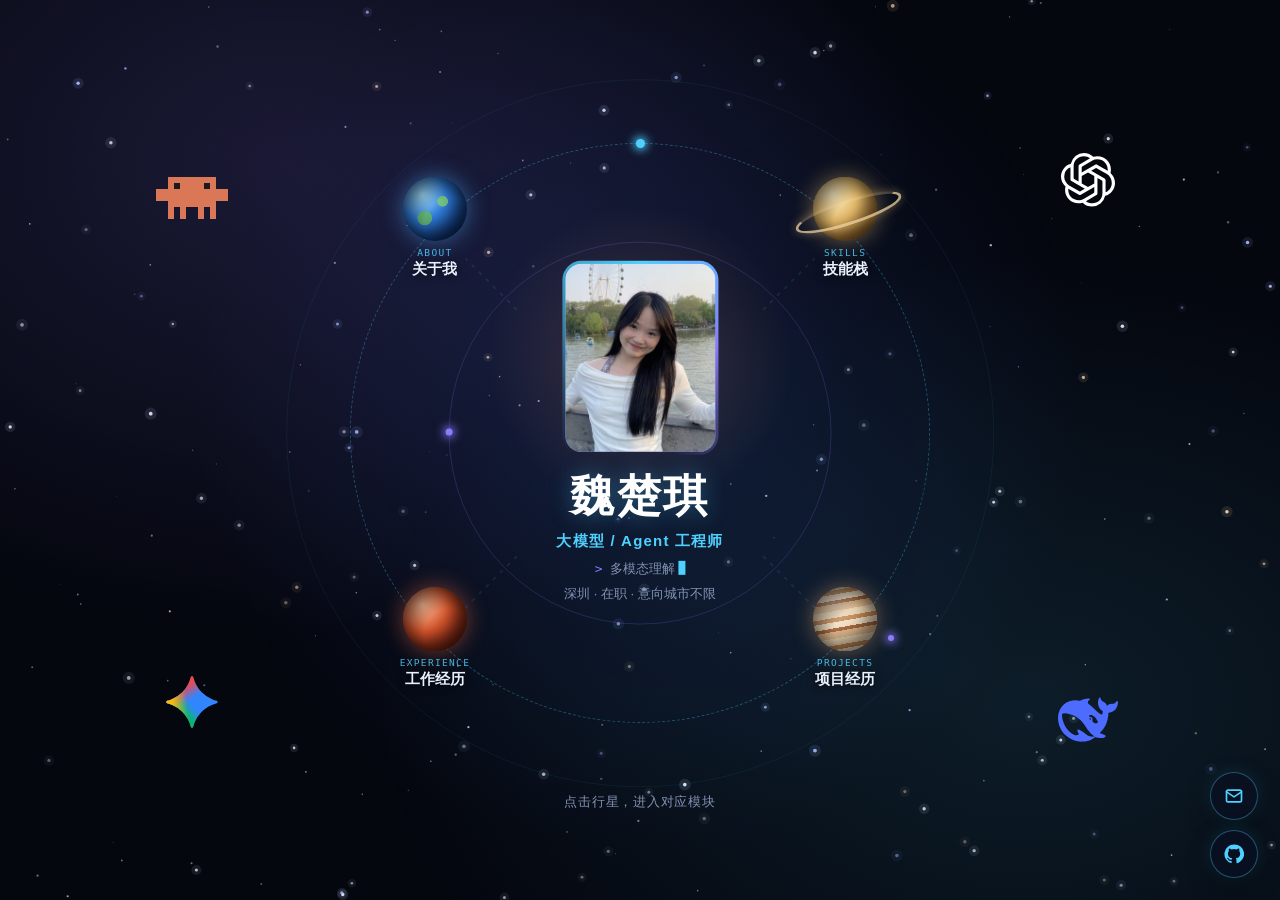
==== commit 720af111: "Add homepage easter eggs and drop school from About - Clicking AI icons shows speech bubbles; Claude" ====
--- a/index.html
+++ b/index.html
@@ -84,7 +84,6 @@
               <dt>现职</dt><dd>大模型工程师 · 深圳市宠智联科技</dd>
               <dt>方向</dt><dd>多模态大模型 · Agent 系统 · 后训练</dd>
               <dt>所在地</dt><dd>深圳（意向城市不限）</dd>
-              <dt>教育</dt><dd>广东工业大学 · 高分子材料工程（创新班）· 工学学士</dd>
             </dl>
           </aside>
         </div>
--- a/assets/style.css
+++ b/assets/style.css
@@ -74,7 +74,8 @@
 @keyframes blink { 50% { opacity: 0; } }
 .core-facts { margin: 2px 0 0; color: var(--muted); font-size: 13px; }
 
-.planets { position: absolute; inset: 0; z-index: 3; }
+.planets { position: absolute; inset: 0; z-index: 3; pointer-events: none; }
+.planet { pointer-events: auto; }
 .planet { --a: calc(-135deg + var(--i) * 90deg + var(--spin)); position: absolute; left: 50%; top: 50%; width: var(--P); height: var(--P); margin: calc(var(--P) / -2) 0 0 calc(var(--P) / -2); display: grid; justify-items: center; align-content: center; gap: 6px; text-align: center; color: var(--text); transform: rotate(var(--a)) translate(var(--R)) rotate(calc(-1 * var(--a))); transition: transform .3s ease; animation: fly-out .9s cubic-bezier(.2, .8, .2, 1) both, bob 4.5s ease-in-out infinite; animation-delay: calc(.3s + var(--i) * .1s), calc(var(--i) * -.9s); }
 .globe { position: relative; width: 64px; height: 64px; border-radius: 50%; background: var(--globe); box-shadow: inset -9px -8px 16px rgba(0, 0, 0, .55), 0 0 22px var(--glow); transition: box-shadow .3s; }
 .globe::before { content: ""; position: absolute; inset: 0; border-radius: 50%; background: radial-gradient(circle at 72% 72%, transparent 38%, rgba(0, 0, 0, .5) 78%); }
@@ -112,6 +113,22 @@
 @keyframes rise { from { opacity: 0; transform: translate(-50%, calc(-50% + 14px)); } }
 @keyframes fade { from { opacity: 0; } }
 @keyframes fly-out { from { opacity: 0; transform: rotate(var(--a)) translate(0) rotate(calc(-1 * var(--a))) scale(.4); } }
+
+/* 彩蛋：AI 图标对话气泡、小跳；头像超新星 */
+.sprite { cursor: pointer; }
+.sprite:has(.bubble)::after { opacity: 0 !important; }
+.bubble { position: absolute; left: 50%; bottom: calc(100% + 14px); translate: -50% 0; z-index: 5; max-width: 220px; width: max-content; padding: 7px 12px; border: 1px solid rgba(79, 209, 255, .45); border-radius: 12px; background: rgba(8, 14, 32, .92); color: var(--text); font-size: 13px; line-height: 1.5; box-shadow: 0 8px 24px rgba(0, 0, 0, .45), 0 0 18px rgba(79, 209, 255, .2); animation: pop .3s cubic-bezier(.2, 1.4, .4, 1) both; pointer-events: none; }
+.bubble::after { content: ""; position: absolute; left: 50%; top: 100%; translate: -50% -5px; width: 10px; height: 10px; rotate: 45deg; background: inherit; border-right: 1px solid rgba(79, 209, 255, .45); border-bottom: 1px solid rgba(79, 209, 255, .45); }
+@keyframes pop { from { opacity: 0; scale: .6; } }
+.sprite.jump { animation: jump .5s cubic-bezier(.3, 1.6, .5, 1), twinkle 3.6s ease-in-out infinite; }
+@keyframes jump { 40% { translate: -50% calc(-50% - 22px); } }
+.avatar-wrap { cursor: pointer; }
+.avatar-wrap.poke { animation: poke .25s ease; }
+@keyframes poke { 50% { scale: .95; } }
+.shockwave { position: absolute; left: 50%; top: 96px; width: 120px; height: 120px; translate: -50% -50%; z-index: -1; border-radius: 50%; border: 3px solid rgba(255, 220, 160, .9); box-shadow: 0 0 30px rgba(255, 200, 120, .8), inset 0 0 30px rgba(79, 209, 255, .6); pointer-events: none; animation: shock 1.6s ease-out both; }
+@keyframes shock { from { scale: .3; opacity: 1; } to { scale: 9; opacity: 0; } }
+.core.supernova .corona { animation: nova 1.6s ease-out; }
+@keyframes nova { 20% { scale: 2.6; opacity: 1; background: radial-gradient(circle, rgba(255, 245, 220, .9), rgba(255, 170, 90, .35) 35%, transparent 65%); } }
 
 /* ② 详情页 */
 .detail { display: none; min-height: 100vh; overflow-x: clip; }
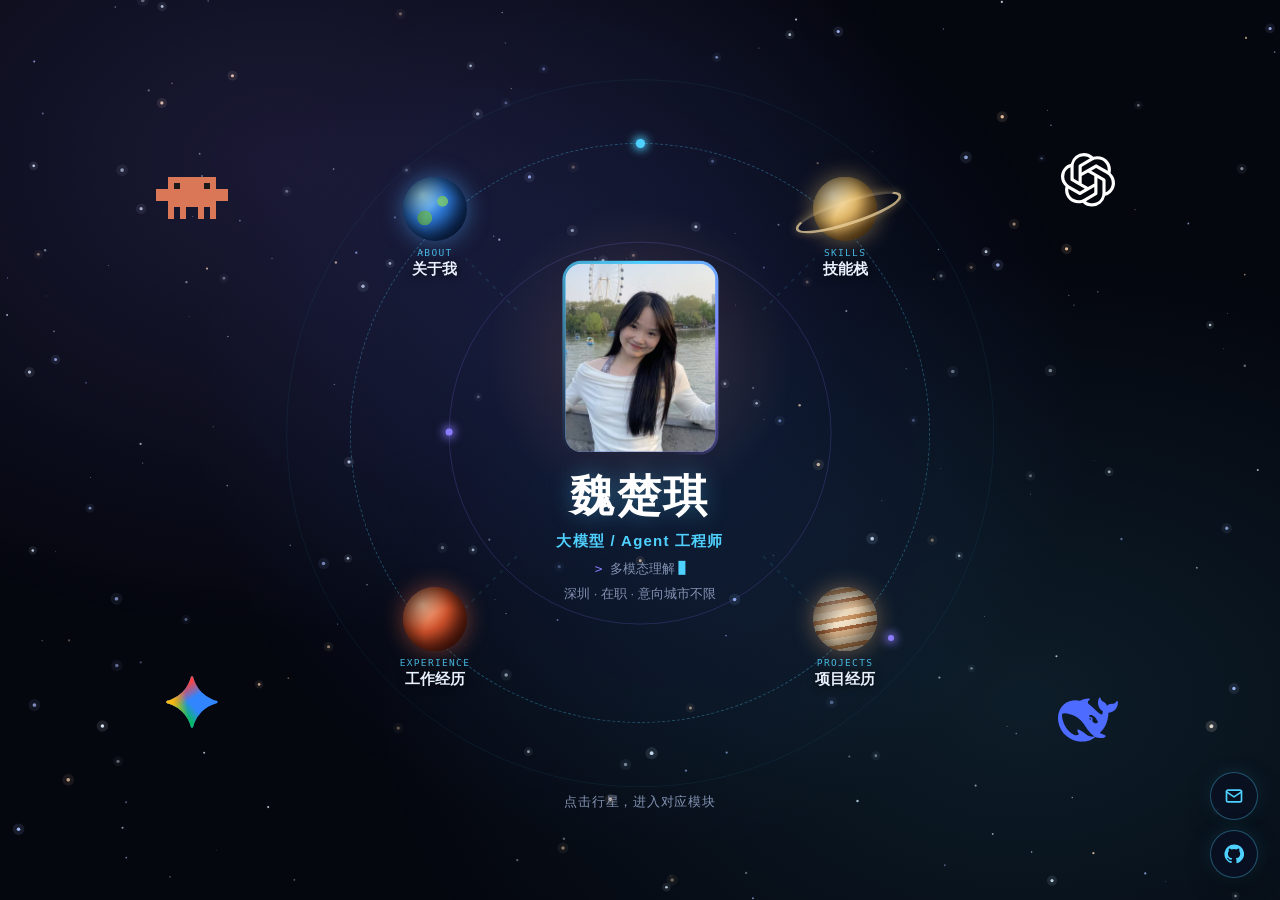
==== commit 463b5dfd: "Rename skill cards to separate training frameworks from post-training methods Move vLLM into the inf" ====
--- a/index.html
+++ b/index.html
@@ -104,12 +104,12 @@
           <h2>技能栈</h2>
         </div>
         <div class="skill-grid">
-          <article class="skill-card glass"><header><em>01</em><h3>模型训练</h3></header><ul class="chips"><li>PyTorch</li><li>Transformers</li><li>PEFT / LoRA</li><li>TRL</li><li>LLaMA Factory</li><li>FSDP</li><li>DeepSpeed ZeRO-3</li><li>vLLM</li></ul></article>
-          <article class="skill-card glass"><header><em>02</em><h3>后训练</h3></header><ul class="chips"><li>SFT</li><li>DPO</li><li>奖励模型</li><li>Best-of-N 重排</li><li>偏好数据构建</li></ul></article>
+          <article class="skill-card glass"><header><em>01</em><h3>训练框架与分布式</h3></header><ul class="chips"><li>PyTorch</li><li>Transformers</li><li>PEFT / LoRA</li><li>TRL</li><li>LLaMA Factory</li><li>FSDP</li><li>DeepSpeed ZeRO-3</li></ul></article>
+          <article class="skill-card glass"><header><em>02</em><h3>后训练方法</h3></header><ul class="chips"><li>SFT</li><li>DPO</li><li>奖励模型</li><li>Best-of-N 重排</li><li>偏好数据构建</li></ul></article>
           <article class="skill-card glass"><header><em>03</em><h3>多模态</h3></header><ul class="chips"><li>Qwen2.5-Omni</li><li>Qwen3.5</li><li>CLAP</li><li>TMRoPE</li><li>IMU 时序建模</li><li>自监督预训练</li><li>QAT / INT8</li><li>TFLite Micro</li></ul></article>
           <article class="skill-card glass"><header><em>04</em><h3>Agent</h3></header><ul class="chips"><li>LangGraph</li><li>LangChain</li><li>ReAct 工具调用</li><li>多 Agent 编排与路由</li><li>人在回路</li><li>Checkpoint 恢复</li><li>结构化输出校验</li><li>MCP</li></ul></article>
           <article class="skill-card glass"><header><em>05</em><h3>RAG 与检索</h3></header><ul class="chips"><li>BM25</li><li>Milvus</li><li>BGE-M3</li><li>RRF 混合检索</li><li>Cross-Encoder 重排</li><li>上下文压缩</li><li>来源溯源</li></ul></article>
-          <article class="skill-card glass"><header><em>06</em><h3>工程栈</h3></header><ul class="chips"><li>Python</li><li>FastAPI</li><li>SSE</li><li>MQTT</li><li>Redis</li><li>PostgreSQL</li><li>SQLite</li><li>Docker</li><li>GitHub Actions</li></ul></article>
+          <article class="skill-card glass"><header><em>06</em><h3>推理与工程</h3></header><ul class="chips"><li>vLLM</li><li>Python</li><li>FastAPI</li><li>SSE</li><li>MQTT</li><li>Redis</li><li>PostgreSQL</li><li>SQLite</li><li>Docker</li><li>GitHub Actions</li></ul></article>
         </div>
       </section>
 
--- a/assets/style.css
+++ b/assets/style.css
@@ -16,7 +16,10 @@
   --font: "PingFang SC", "Microsoft YaHei", "Noto Sans SC", "Helvetica Neue", Arial, sans-serif;
   --mono: "JetBrains Mono", "Cascadia Mono", Consolas, "SFMono-Regular", monospace;
   color-scheme: dark;
-}
+  --k: 1;
+}
+/* 大屏按窗口尺寸整体放大，--k 由 site.js 计算；屏幕相关单位已在各处除以 --k 抵消 */
+.hub, .detail, .dock { zoom: var(--k); }
 
 /* 行星外观：首页行星与页内圆点共用 */
 .p-earth { --globe: radial-gradient(circle at 62% 38%, rgba(120, 200, 120, .9) 0 9%, transparent 10%), radial-gradient(circle at 34% 64%, rgba(100, 180, 100, .85) 0 12%, transparent 13%), radial-gradient(circle at 30% 28%, #a9e6ff, #2f7bd8 38%, #123a7a 72%, #071633); --glow: rgba(80, 170, 255, .5); }
@@ -39,8 +42,8 @@
 .glass { background: var(--surface); border: 1px solid var(--line); border-radius: var(--radius); -webkit-backdrop-filter: blur(10px); backdrop-filter: blur(10px); box-shadow: 0 10px 30px rgba(0, 0, 0, .35); }
 
 /* ① 首页：名字为恒星，模块为行星 */
-.hub { --c1: #4fd1ff; --c2: #8b7bff; min-height: 100vh; min-height: 100svh; display: grid; place-items: center; align-content: center; gap: 12px; padding: 32px 16px; overflow: hidden; background: radial-gradient(ellipse at 22% 18%, rgba(139, 123, 255, .16), transparent 45%), radial-gradient(ellipse at 80% 78%, rgba(79, 209, 255, .11), transparent 45%), radial-gradient(circle at 50% 45%, rgba(40, 70, 150, .28), transparent 55%); }
-.orbit { --R: min(290px, 40vw, 38vh); --P: 112px; --rx: 0deg; --ry: 0deg; position: relative; z-index: 2; width: calc(var(--R) * 2 + var(--P)); height: calc(var(--R) * 2 + var(--P)); transform: perspective(1200px) rotateX(var(--rx)) rotateY(var(--ry)); transition: transform .4s ease-out; animation: orbit-spin 90s linear infinite; }
+.hub { --c1: #4fd1ff; --c2: #8b7bff; min-height: calc(100vh / var(--k)); min-height: calc(100svh / var(--k)); display: grid; place-items: center; align-content: center; gap: 12px; padding: 32px 16px; overflow: hidden; background: radial-gradient(ellipse at 22% 18%, rgba(139, 123, 255, .16), transparent 45%), radial-gradient(ellipse at 80% 78%, rgba(79, 209, 255, .11), transparent 45%), radial-gradient(circle at 50% 45%, rgba(40, 70, 150, .28), transparent 55%); }
+.orbit { --R: min(290px, calc(40vw / var(--k)), calc(38vh / var(--k))); --P: 112px; --rx: 0deg; --ry: 0deg; position: relative; z-index: 2; width: calc(var(--R) * 2 + var(--P)); height: calc(var(--R) * 2 + var(--P)); transform: perspective(1200px) rotateX(var(--rx)) rotateY(var(--ry)); transition: transform .4s ease-out; animation: orbit-spin 90s linear infinite; }
 /* 行星绕恒星公转；鼠标停在任一行星上（或键盘聚焦）时暂停 */
 .orbit:has(.planet:hover, .planet:focus-visible) { animation-play-state: paused; }
 @keyframes orbit-spin { to { --spin: 360deg; } }
@@ -66,7 +69,7 @@
 .avatar { position: relative; width: 150px; height: 188px; border-radius: 16px; overflow: hidden; display: grid; place-items: center; background: linear-gradient(135deg, var(--accent), var(--accent-2)); }
 .avatar span { color: #fff; font-size: 64px; font-weight: 700; }
 .avatar img { position: absolute; inset: 0; width: 100%; height: 100%; object-fit: cover; }
-.core h1 { margin: 16px 0 0; color: #fff; font-size: clamp(30px, 4.4vw, 44px); line-height: 1.15; letter-spacing: .06em; text-shadow: 0 0 22px rgba(79, 209, 255, .35); }
+.core h1 { margin: 16px 0 0; color: #fff; font-size: clamp(30px, calc(4.4vw / var(--k)), 44px); line-height: 1.15; letter-spacing: .06em; text-shadow: 0 0 22px rgba(79, 209, 255, .35); }
 .core-role { margin: 6px 0 0; color: var(--c1); font-size: 15px; font-weight: 600; letter-spacing: .08em; }
 .core-type { min-height: 1.6em; margin: 4px 0 0; color: var(--muted); font-family: var(--mono); font-size: 13px; }
 .core-type::before { content: "> "; color: var(--c2); }
@@ -131,7 +134,7 @@
 @keyframes nova { 20% { scale: 2.6; opacity: 1; background: radial-gradient(circle, rgba(255, 245, 220, .9), rgba(255, 170, 90, .35) 35%, transparent 65%); } }
 
 /* ② 详情页 */
-.detail { display: none; min-height: 100vh; overflow-x: clip; }
+.detail { display: none; min-height: calc(100vh / var(--k)); overflow-x: clip; }
 body.in-detail .hub { display: none; }
 body.in-detail .detail { display: block; }
 .detail-bar { position: sticky; top: 0; z-index: 20; background: rgba(5, 8, 18, .72); -webkit-backdrop-filter: blur(12px); backdrop-filter: blur(12px); border-bottom: 1px solid var(--line); }
@@ -147,7 +150,7 @@
 [data-view].is-active { display: block; animation: view-in .5s ease both; }
 @keyframes view-in { from { opacity: 0; transform: translateY(14px); } }
 .section { position: relative; padding: 44px 0 96px; }
-.section > *:not(.big-planet) { position: relative; z-index: 1; }
+.section > *:not(.big-planet, .deco) { position: relative; z-index: 1; }
 /* 详情页背景的大行星，与首页对应模块一致 */
 .big-planet { position: absolute; z-index: 0; right: -110px; top: -10px; width: 320px; aspect-ratio: 1; border-radius: 50%; background: var(--globe); box-shadow: inset -46px -36px 70px rgba(0, 0, 0, .7), 0 0 90px var(--glow); opacity: .5; pointer-events: none; animation: float 9s ease-in-out infinite; }
 .big-planet.p-jupiter { background-size: 100% 100%, 200% 100%; animation: float 9s ease-in-out infinite, bands 30s linear infinite; }
@@ -167,6 +170,29 @@
 .section-head { margin-bottom: 26px; }
 .section-head .eyebrow { margin: 0 0 4px; color: var(--accent); font-family: var(--mono); font-size: 13px; letter-spacing: .14em; }
 .section-head h2 { margin: 0; color: #fff; font-size: 30px; line-height: 1.3; }
+
+/* 详情页（项目页除外）：内容在屏幕内垂直居中 */
+.section[data-view]:not(.projects).is-active { display: flex; flex-direction: column; justify-content: center; min-height: calc(100vh / var(--k) - 58px); min-height: calc(100svh / var(--k) - 58px); padding: 40px 0 70px; }
+.section[data-view]:not(.projects).is-active > .section-head { align-self: flex-start; }
+
+/* 详情页装饰：行星轨道与小卫星、北斗七星、人造卫星 */
+.deco { position: absolute; inset: 0; z-index: 0; pointer-events: none; }
+.deco-orbit { position: absolute; right: -110px; top: -10px; width: 320px; aspect-ratio: 1; }
+.deco-orbit i { position: absolute; left: 50%; top: 50%; border: 1px dashed rgba(79, 209, 255, .22); border-radius: 50%; translate: -50% -50%; rotate: -16deg; scale: 1 .42; }
+.deco-orbit i:nth-child(1) { width: 150%; aspect-ratio: 1; }
+.deco-orbit i:nth-child(2) { width: 190%; aspect-ratio: 1; border-color: rgba(139, 123, 255, .16); }
+.deco-moon { position: absolute; left: 50%; top: 50%; width: 0; height: 0; rotate: -16deg; scale: 1 .42; }
+.deco-moon::before { content: ""; position: absolute; width: 14px; height: 14px; margin: -7px; border-radius: 50%; background: radial-gradient(circle at 35% 35%, #fff, #9fb6d8 55%, #4a5a78); box-shadow: 0 0 12px rgba(200, 225, 255, .6); offset-path: circle(240px at 0 0); animation: moon 26s linear infinite; }
+@keyframes moon { to { offset-distance: 100%; } }
+.deco-stars { position: absolute; left: -40px; bottom: 26px; width: 240px; height: 140px; opacity: .85; }
+.deco-stars line { stroke: rgba(79, 209, 255, .28); stroke-width: 1; stroke-dasharray: 3 4; }
+.deco-stars circle { fill: #dff3ff; filter: drop-shadow(0 0 4px #9fdcff); animation: tw 3s ease-in-out infinite; }
+.deco-stars circle:nth-of-type(2n) { animation-delay: -1.2s; }
+.deco-stars circle:nth-of-type(3n) { animation-delay: -2.1s; }
+.deco-stars text { fill: var(--muted); font-family: var(--mono); font-size: 10px; letter-spacing: .2em; }
+@keyframes tw { 50% { opacity: .35; } }
+.deco-sat { position: absolute; right: 30px; bottom: 34px; width: 110px; opacity: .8; animation: sat 14s ease-in-out infinite; }
+@keyframes sat { 0%, 100% { translate: 0 0; rotate: -8deg; } 50% { translate: -40px -24px; rotate: 6deg; } }
 
 /* 关于我 */
 .about { display: grid; grid-template-columns: minmax(0, 1.6fr) minmax(0, 1fr); gap: 24px; align-items: start; }
@@ -273,13 +299,15 @@
 
 /* 桌面端：项目页固定在一屏内，不随页面滚动 */
 @media (min-width: 901px) {
-  .projects.is-active { display: flex; flex-direction: column; height: calc(100vh - 58px); height: calc(100svh - 58px); padding: 26px 0 22px; }
+  .projects.is-active { display: flex; flex-direction: column; height: calc(100vh / var(--k) - 58px); height: calc(100svh / var(--k) - 58px); padding: 26px 0 22px; }
   .projects .project.is-current { flex: 1; min-height: 0; align-items: center; }
   .projects .star-steps { min-height: 300px; }
-  .projects .step { max-height: calc(100vh - 360px); max-height: calc(100svh - 360px); overflow-y: auto; scrollbar-width: thin; }
+  .projects .step { max-height: calc(100vh / var(--k) - 360px); max-height: calc(100svh / var(--k) - 360px); overflow-y: auto; scrollbar-width: thin; }
 }
 @media (max-width: 900px) {
   .about { grid-template-columns: minmax(0, 1fr); }
+  .deco-orbit, .deco-sat { display: none; }
+  .deco-stars { opacity: .45; }
   .stats { grid-template-columns: repeat(2, minmax(0, 1fr)); }
   .skill-grid { grid-template-columns: repeat(2, minmax(0, 1fr)); }
   .big-planet { width: 220px; right: -90px; opacity: .35; }
@@ -291,7 +319,7 @@
 }
 @media (max-width: 640px) {
   .wrap { padding: 0 16px; }
-  .orbit { --R: min(42vw, 170px); --P: 78px; }
+  .orbit { --R: min(calc(42vw / var(--k)), 170px); --P: 78px; }
   .avatar { width: 80px; height: 100px; border-radius: 12px; }
   .avatar-wrap { border-radius: 15px; }
   .corona { top: 52px; width: 220px; height: 220px; }
